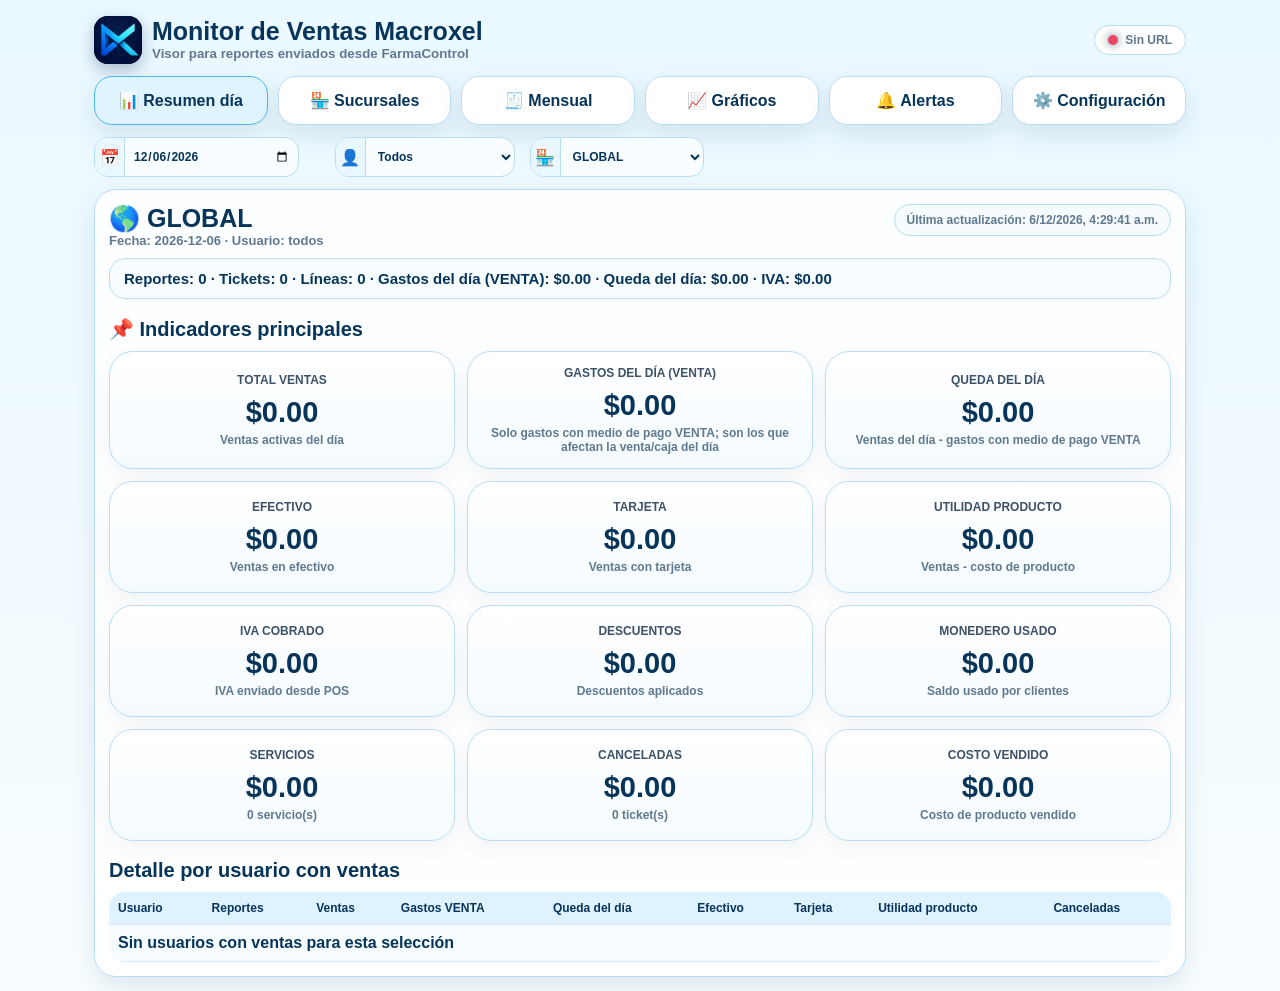
==== index.html @ d2258a33 "Update index.html" ====
<!doctype html>
<html lang="es">
<head>
<meta charset="utf-8">
<meta name="viewport" content="width=device-width,initial-scale=1,viewport-fit=cover">
<title>Macroxel — Monitor de Ventas</title>
<link rel="icon" type="image/png" href="[data-uri]">
<link rel="apple-touch-icon" href="[data-uri]">
<style>
:root{--bg:#eaf8ff;--card:#fff;--ink:#073459;--mut:#60798f;--edge:#b9ddf3;--blue:#1689f7;--green:#18c978;--red:#e84662;--amber:#f5aa16;--shadow:0 10px 24px rgba(29,82,118,.12)}
*{box-sizing:border-box}body{margin:0;background:linear-gradient(180deg,#eaf8ff,#f8fdff);font-family:Arial,Helvetica,sans-serif;color:var(--ink);font-weight:800}.app{max-width:1120px;margin:auto;padding:14px}.top{display:flex;align-items:center;justify-content:space-between;gap:10px;margin:2px 0 12px}.brand{display:flex;align-items:center;gap:10px}.logo{width:48px;height:48px;border-radius:14px;overflow:hidden;flex:0 0 auto;box-shadow:0 6px 16px rgba(4,31,78,.28);background:#071b48}.logo img{display:block;width:100%;height:100%;object-fit:cover}.brand h1{font-size:25px;line-height:1;margin:0}.brand small{color:var(--mut);font-weight:800}.status{display:inline-flex;align-items:center;gap:7px;border:1px solid var(--edge);background:#fff;border-radius:999px;padding:7px 13px;color:var(--mut);font-size:12px}.dot{width:10px;height:10px;border-radius:50%;background:var(--red);box-shadow:0 0 10px currentColor}.dot.ok{background:var(--green)}.dot.warn{background:var(--amber)}
.tabs{display:grid;grid-template-columns:repeat(6,1fr);gap:10px;margin:12px 0}.tab{border:1px solid var(--edge);background:#fff;border-radius:18px;padding:14px 10px;box-shadow:var(--shadow);cursor:pointer;color:var(--ink);font-weight:900}.tab.active{background:#dff4ff;border-color:#49b8f5}.box{background:#ffffffd9;border:1px solid var(--edge);border-radius:22px;box-shadow:var(--shadow);padding:14px}.hidden{display:none!important}.toolbar{display:grid;grid-template-columns:1fr 1fr 1.3fr auto;gap:10px;margin-bottom:12px}.field label{display:block;font-size:11px;color:var(--mut);margin:0 0 5px;text-transform:uppercase}input,select,button,textarea{font:inherit}input,select,textarea{width:100%;border:1px solid var(--edge);border-radius:14px;padding:10px 12px;background:#f8fdff;color:var(--ink);font-weight:900}textarea{min-height:112px;resize:vertical;line-height:1.4}.btn{border:0;border-radius:14px;padding:10px 14px;color:#fff;background:#17283a;cursor:pointer;font-weight:900}.btn.blue{background:linear-gradient(180deg,#31a4ff,#1376e9)}.btn.green{background:linear-gradient(180deg,#27ca75,#109a4f)}.head{display:flex;justify-content:space-between;align-items:flex-start;gap:10px;margin-bottom:10px}.head h2{font-size:25px;margin:0}.sub{color:var(--mut);font-size:13px}.updated{border:1px solid var(--edge);background:#f5fbff;border-radius:999px;padding:8px 12px;color:var(--mut);font-size:12px}.bar{border:1px solid var(--edge);background:#f7fcff;border-radius:16px;padding:11px 14px;margin:10px 0;font-size:15px}.section{font-size:20px;margin:18px 0 10px}.grid{display:grid;grid-template-columns:repeat(3,1fr);gap:12px}.card{background:linear-gradient(180deg,#fff,#f4fbff);border:1px solid var(--edge);border-radius:24px;padding:14px;min-height:112px;display:flex;flex-direction:column;justify-content:center;text-align:center;box-shadow:0 7px 18px rgba(29,82,118,.06)}.label{font-size:12px;color:#3d5267;text-transform:uppercase}.value{font-size:29px;margin:9px 0 4px}.hint{font-size:12px;color:var(--mut);font-weight:700}table{width:100%;border-collapse:collapse;background:#f7fcff;border-radius:16px;overflow:hidden}th{background:#dff2ff;text-align:left;font-size:12px}td,th{padding:9px;border-bottom:1px solid #d4ecfb;vertical-align:top}.storeList{display:grid;grid-template-columns:repeat(2,1fr);gap:10px}.storeCard{border:1px solid var(--edge);background:#f7fcff;border-radius:18px;padding:12px}.chartGrid{display:grid;grid-template-columns:repeat(2,1fr);gap:12px}.chartBox{border:1px solid var(--edge);background:#f7fcff;border-radius:20px;padding:13px}.chartBox.wide{grid-column:1/-1}.chartTitle{margin:0 0 10px;font-size:16px}.chartMeta{display:flex;gap:8px;flex-wrap:wrap;margin:0 0 10px}.chartPill{border:1px solid var(--edge);background:#fff;border-radius:999px;padding:6px 9px;font-size:11px;color:var(--mut)}.dailyChartScroll{overflow-x:auto;padding-bottom:4px}.dailyChart{display:block;min-width:720px;width:100%;height:auto}.barRow{display:grid;grid-template-columns:1fr 90px;gap:5px 9px;margin-bottom:8px;font-size:12px}.barName{grid-column:1/3;white-space:normal}.barTrack{height:16px;border-radius:999px;background:#dceffb;overflow:hidden}.barFill{height:100%;border-radius:999px;background:linear-gradient(90deg,#1689f7,#19c978);min-width:2px}.barVal{text-align:right}.headActions{display:flex;align-items:center;gap:8px;flex-wrap:wrap;justify-content:flex-end}.pdfMsg{margin-top:10px}.pdfMsg:empty{display:none}.notice{border:1px solid #f7c883;background:#fff8eb;color:#864b08;border-radius:14px;padding:10px 12px;font-size:12px}.configGrid{display:grid;grid-template-columns:1fr auto auto;gap:10px;align-items:end}.alertGrid{display:grid;grid-template-columns:minmax(220px,.75fr) minmax(320px,1.8fr);gap:12px;align-items:start}.alertActions{display:flex;gap:10px;flex-wrap:wrap;margin-top:10px}.alertActions .btn{min-width:160px}.alertPreview{margin-top:12px;border:1px solid var(--edge);background:#f7fcff;border-radius:16px;padding:12px;min-height:72px}.alertPreview.active{background:linear-gradient(180deg,#f4fff9,#effaf5);border-color:#a8dfc2}.alertPreviewTop{display:flex;align-items:center;justify-content:space-between;gap:10px;margin-bottom:8px}.alertState{display:inline-flex;align-items:center;gap:6px;border:1px solid #9eddbb;background:#e8fff2;color:#08733c;border-radius:999px;padding:5px 9px;font-size:10px;font-weight:900;letter-spacing:.4px}.alertText{font-size:16px;font-weight:900;line-height:1.4;color:#183247;white-space:pre-wrap;overflow-wrap:anywhere}.alertMeta{margin-top:8px;font-size:11px;color:var(--mut)}.charCounter{text-align:right;margin-top:5px;font-size:11px;color:var(--mut);font-weight:800}.fieldLabelRow{display:flex;align-items:center;justify-content:space-between;gap:8px;margin-bottom:5px}.fieldLabelRow label{margin:0!important}.iconBtn{width:34px;height:30px;display:inline-flex;align-items:center;justify-content:center;border:1px solid var(--edge);border-radius:10px;background:#fff;color:#9e1e32;cursor:pointer;padding:0;font-size:16px;line-height:1;box-shadow:0 3px 9px rgba(29,82,118,.08)}.iconBtn:hover{background:#fff1f3;border-color:#efb0b8}.iconBtn:active{transform:translateY(1px)}.notice.ok{border-color:#a8dfc2;background:#f0fff7;color:#08733c}.notice.error{border-color:#efb0b8;background:#fff3f5;color:#9e1e32}.empty{padding:18px;text-align:center;color:var(--mut);border:1px dashed var(--edge);border-radius:16px;background:#f7fcff}.mini{font-size:12px;color:var(--mut)}

.compactFilters{grid-template-columns:minmax(150px,.9fr) minmax(125px,.72fr) minmax(120px,.68fr);max-width:610px;align-items:end;justify-content:start}
.compactField{display:grid;grid-template-columns:30px minmax(0,1fr);align-items:center;border:1px solid var(--edge);border-radius:14px;background:#f8fdff;overflow:hidden;min-width:0}
.compactField label{display:flex;align-items:center;justify-content:center;margin:0!important;height:100%;min-height:38px;font-size:16px!important;background:#e9f7ff;border-right:1px solid var(--edge);cursor:default;user-select:none}
.compactField input,.compactField select{border:0;border-radius:0;background:transparent;padding:8px 8px;min-width:0;height:38px;font-size:12px;outline:none}
.compactField input:focus,.compactField select:focus{box-shadow:inset 0 0 0 2px rgba(22,137,247,.2)}
.storeField{max-width:175px}.userField{max-width:180px}.dateField{max-width:205px}
@media(max-width:720px){.iconBtn{width:32px;height:28px;font-size:15px}.app{padding:8px}.top{margin:0 0 8px}.brand h1{font-size:18px}.brand small{font-size:11px}.logo{width:38px;height:38px;border-radius:11px}.status{font-size:10px;padding:5px 8px}.tabs{display:flex;gap:7px;overflow-x:auto;margin:8px 0;padding-bottom:2px}.tab{min-width:112px;padding:10px 8px;border-radius:15px;font-size:12px}.box{border-radius:16px;padding:9px}.toolbar{grid-template-columns:minmax(0,1.18fr) minmax(0,.88fr) minmax(0,.88fr);gap:5px;margin-bottom:7px}.compactFilters{max-width:none;width:100%}.compactField{grid-template-columns:25px minmax(0,1fr);border-radius:11px}.compactField label{min-height:34px;font-size:14px!important}.compactField input,.compactField select{height:34px;padding:5px 4px;font-size:10px}.dateField,.userField,.storeField{max-width:none}.field label{font-size:9px}.head{display:block}.head h2{font-size:18px;letter-spacing:.5px}.sub{font-size:11px}.updated{display:inline-block;margin-top:6px;font-size:10px;padding:6px 9px}.bar{font-size:12px;line-height:1.25;padding:8px 9px;border-radius:13px;margin:7px 0}.section{font-size:16px;margin:12px 0 7px}.grid{grid-template-columns:repeat(2,minmax(0,1fr));gap:7px}.card{min-height:72px;border-radius:15px;padding:8px;text-align:left}.label{font-size:9px}.value{font-size:20px;margin:5px 0 2px}.hint{font-size:9px}.storeList,.chartGrid{grid-template-columns:1fr;gap:7px}.storeCard,.chartBox{border-radius:15px;padding:9px}.chartTitle{font-size:13px}.headActions{justify-content:flex-start;margin-top:7px}.headActions .btn{width:100%}.dailyChart{min-width:680px}.barRow{grid-template-columns:1fr 68px;font-size:10px}.barTrack{height:12px}.configGrid,.alertGrid{grid-template-columns:1fr}.configGrid .btn,.alertActions .btn{width:100%}.alertActions{display:grid;grid-template-columns:1fr;gap:7px}table,thead,tbody,tr,th,td{display:block;width:100%}thead{display:none}tbody tr{background:#f7fcff;border:1px solid var(--edge);border-radius:14px;margin:7px 0;padding:6px 8px}td{display:flex;justify-content:space-between;gap:10px;text-align:right;border-bottom:1px solid #d4ecfb;padding:7px 2px;font-size:11px}td:last-child{border-bottom:0}td:before{content:attr(data-label);font-weight:900;text-align:left;min-width:42%;color:#4e6173}td[colspan]{display:block;text-align:left}.notice{font-size:10px;padding:8px}}
.monthSummary{margin:0 0 12px}.balanceNote{margin:0 0 10px;font-size:12px;color:var(--mut);font-weight:700}.barFill.expense{background:linear-gradient(90deg,#f59b23,#e84662)}.barFill.balance{background:linear-gradient(90deg,#19c978,#1689f7)}
</style>
</head>
<body>
<!-- Macroxel Monitor móvil v5: Resumen día usa gastos VENTA; Mensual usa todos los gastos. -->
<!-- Logo Macroxel integrado en el propio HTML para publicación directa en GitHub Pages. -->
<div class="app">
  <header class="top">
    <div class="brand"><div class="logo"><img src="[data-uri]" alt="Logo Macroxel"></div><div><h1>Monitor de Ventas Macroxel</h1><small>Visor para reportes enviados desde FarmaControl</small></div></div>
    <div class="status"><span id="dot" class="dot"></span><span id="status">Sin URL</span></div>
  </header>

  <nav class="tabs">
    <button class="tab active" data-tab="resumen">📊 Resumen día</button>
    <button class="tab" data-tab="sucursales">🏪 Sucursales</button>
    <button class="tab" data-tab="mensual">🧾 Mensual</button>
    <button class="tab" data-tab="graficos">📈 Gráficos</button>
    <button class="tab" data-tab="alertas">🔔 Alertas</button>
    <button class="tab" data-tab="config">⚙️ Configuración</button>
  </nav>

  <div id="filterBar" class="toolbar compactFilters" aria-label="Filtros del monitor">
    <div class="field compactField dateField"><label for="fecha" title="Fecha" aria-label="Fecha">📅</label><input id="fecha" type="date" title="Fecha" aria-label="Fecha"></div>
    <div class="field compactField userField"><label for="usuario" title="Usuario" aria-label="Usuario">👤</label><select id="usuario" title="Usuario" aria-label="Usuario"></select></div>
    <div class="field compactField storeField"><label for="tienda" title="Tienda" aria-label="Tienda">🏪</label><select id="tienda" title="Tienda" aria-label="Tienda"></select></div>
  </div>

  <section id="tab-resumen" class="box">
    <div class="head"><div><h2 id="title">GLOBAL</h2><div id="subtitle" class="sub">—</div></div><div id="updated" class="updated">—</div></div>
    <div id="line" class="bar">Sin datos cargados.</div>
    <div class="section">📌 Indicadores principales</div>
    <div id="cards" class="grid"></div>
    <div class="section">Detalle por usuario con ventas</div>
    <table id="userTable"></table>
  </section>

  <section id="tab-sucursales" class="box hidden">
    <div class="head"><div><h2>🏪 Sucursales</h2><div class="sub">Tiendas detectadas en reportes diarios.</div></div><div id="storeCount" class="updated">0</div></div>
    <div id="stores" class="storeList"></div>
  </section>

  <section id="tab-mensual" class="box hidden">
    <div class="head"><div><h2>🧾 Mensual</h2><div class="sub">Venta global del mes menos todos los gastos registrados: VENTA, CORTES y EXTERNO.</div></div><div class="headActions"><div id="monthLabel" class="updated">—</div><button id="monthlyPdfBtn" class="btn blue" type="button">📤 Enviar reporte PDF</button></div></div>
    <div id="monthCards" class="grid monthSummary"></div>
    <table id="monthTable"></table>
    <div id="monthlyPdfMsg" class="notice pdfMsg"></div>
  </section>

  <section id="tab-graficos" class="box hidden">
    <div class="head"><div><h2>📈 Gráficos</h2><div class="sub">Día: solo gastos VENTA. Mes: todos los gastos sobre la venta global.</div></div><div id="graphLabel" class="updated">—</div></div>
    <div id="graphGrid" class="chartGrid"></div>
  </section>

  <section id="tab-alertas" class="box hidden">
    <div class="head"><div><h2>🔔 Centro de alertas</h2><div class="sub">Comunicación directa por sucursal. Solo se conserva la alerta vigente.</div></div><div class="updated">1 alerta por sucursal</div></div>
    <div class="alertGrid">
      <div class="field"><label>Destino</label><select id="alertStore"><option value="">Sin sucursales detectadas</option></select></div>
      <div class="field"><div class="fieldLabelRow"><label>Mensaje</label><button id="clearAlertBtn" class="iconBtn" type="button" title="Limpiar mensaje" aria-label="Limpiar mensaje">🗑️</button></div><textarea id="alertMessage" maxlength="280" placeholder="Escribe una instrucción breve y clara.">Pedido Rappi pendiente. Favor de atenderlo.</textarea><div id="alertCount" class="charCounter">0 / 280</div></div>
    </div>
    <div class="alertActions">
      <button id="sendAlertBtn" class="btn blue" type="button">Publicar alerta</button>
      <button id="deleteAlertBtn" class="btn" type="button">Retirar alerta</button>
    </div>
    <div id="alertMsg" class="notice">Selecciona el destino y publica el aviso.</div>
    <div id="alertPreview" class="alertPreview"><span class="mini">Sin alerta activa.</span></div>
  </section>

  <section id="tab-config" class="box hidden">
    <div class="head"><div><h2>⚙️ Configuración</h2><div class="sub">Conecta este visor con la base Firebase del cliente.</div></div><div class="updated">Monitor</div></div>
    <div class="configGrid">
      <div class="field"><label>URL Firebase Realtime Database</label><input id="dburl" type="url" placeholder="https://tu-proyecto.firebaseio.com"></div>
      <button id="saveUrlBtn" class="btn green" type="button">Guardar y validar</button>
      <button id="reloadUrlBtn" class="btn" type="button">Recargar</button>
    </div>
    <div id="urlMsg" class="notice">Pega la URL del cliente y presiona Guardar y validar.</div>
  </section>
</div>

<script>
(function(){
'use strict';
const $=id=>document.getElementById(id);
const URL_KEY='MACROXEL_MONITOR_FIREBASE_URL';
const ALERTS_ROOT='/alertas';
const DATA={raw:{},rows:[],currentTab:'resumen'};
const money=v=>Number(v||0).toLocaleString('es-MX',{style:'currency',currency:'MXN'});
const n=v=>Number(v||0).toLocaleString('es-MX');
const norm=s=>String(s??'').trim();
const isObj=x=>x&&typeof x==='object'&&!Array.isArray(x);
function num(v){if(v==null||v==='')return 0;if(typeof v==='number')return v;return Number(String(v).replace(/[^0-9.-]/g,''))||0}
function isoDate(v){if(!v)return'';v=String(v);let m=v.match(/(20\d{2})[-\/](\d{1,2})[-\/](\d{1,2})/);if(m)return `${m[1]}-${m[2].padStart(2,'0')}-${m[3].padStart(2,'0')}`;m=v.match(/(\d{1,2})[-\/](\d{1,2})[-\/](20\d{2})/);if(m)return `${m[3]}-${m[2].padStart(2,'0')}-${m[1].padStart(2,'0')}`;return''}
function ym(d){return String(d||'').slice(0,7)}
function localISODate(d=new Date()){const y=d.getFullYear(),m=String(d.getMonth()+1).padStart(2,'0'),day=String(d.getDate()).padStart(2,'0');return `${y}-${m}-${day}`}
function localDateTime(d=new Date()){return d.toLocaleString('es-MX',{year:'numeric',month:'2-digit',day:'2-digit',hour:'2-digit',minute:'2-digit',second:'2-digit'})}
function key(s){return norm(s).toUpperCase().normalize('NFD').replace(/[\u0300-\u036f]/g,'').replace(/[^A-Z0-9]+/g,'_').replace(/^_+|_+$/g,'')||'SIN_TIENDA'}
function base(){return $('dburl').value.trim().replace(/\/+$/,'')}
function setStatus(txt,cls){$('status').textContent=txt;$('dot').className='dot '+(cls||'')}
function validUrl(url){return /^https:\/\/.+(firebaseio\.com|firebasedatabase\.app)$/.test(url)}
async function firebaseRequest(path,options={}){let url=base();if(!url)throw new Error('Falta URL Firebase');let suffix=options.method&&options.method!=='GET'?'':('?ts='+Date.now());let r=await fetch(url+path+'.json'+suffix,options);if(!r.ok)throw new Error('Firebase '+r.status+' '+r.statusText);if(r.status===204)return null;let txt=await r.text();return txt?JSON.parse(txt):null}
async function get(path){return await firebaseRequest(path,{method:'GET'})||{}}
async function put(path,value){return await firebaseRequest(path,{method:'PUT',headers:{'Content-Type':'application/json'},body:JSON.stringify(value)})}
async function remove(path){return await firebaseRequest(path,{method:'DELETE'})}
function pick(o,keys){for(const k of keys){if(o&&Object.prototype.hasOwnProperty.call(o,k)&&o[k]!=null&&o[k]!=='')return o[k]}return 0}
function metric(src,keys){let a=num(pick(src,keys));if(a)return a;return 0}
const KEYS={
 ventas:['totalVentas','ventasActivas','ventasNetas','ventasDia','ventaTotal','totalVenta','ventas','farmaciaProductosMontoUI','farmaciaMontoUI'],
 efectivo:['efectivo','efectivoMonto','efectivoTotal','efectivoVentas','cash'],
 tarjeta:['tarjeta','tarjetaMonto','tarjetaTotal','tarjetaVentas','tpv','card'],
 gastosCaja:['gastosCajaDia','gastosDia','gastosDelDia','gastosMonto','gastosDiaMontoUI'],
 gastosTotales:['gastosRegistradosDia','gastosTotalesDia','gastosGlobalesDia','gastosTotalDia'],
 gastosInformativos:['gastosInformativosDia','gastosOtrosDia'],
 gastosCortes:['gastosCortesDia'],
 gastosExternos:['gastosExternosDia'],
 ganancia:['gananciaProducto','gananciaProductoUI','ganancia','utilidad','utilidadNeta'],
 costo:['costoProductoVendido','costoProductoVendidoUI','costoTotal','costoVendido','costo'],
 iva:['totalIVA','ivaCobrado','ivaDia','ivaAcumulado','ivaTotal','ivaMensual','iva'],
 descuentos:['descuentosDia','descuentosTotal','totalDescuentos','descuentoMonto','descuento','descuentos'],
 monedero:['monederoUsado','monedero','saldoUsado','usoSaldo'],
 servicios:['serviciosRealizados','totalServiciosMonto','serviciosMonto','serviciosMontoUI','serviciosDiaMonto'],
 serviciosCantidad:['serviciosCantidad','totalServiciosCantidad','serviciosRealizadosCantidad'],
 lineas:['lineas','lineasTotal','items','piezas','pzs','productos'],
 tickets:['tickets','ticketsTotal','ventasTickets','ticketCount','ticketsActivos'],
 cancelTotal:['canceladasImporte','canceladasTotal','canceladoTotal','ventasCanceladasMonto','canceladasMonto'],
 cancelTickets:['canceladasTickets','ticketsCancelados','ventasCanceladasTickets']
};
function hasMetric(src,keys){return keys.some(k=>src&&Object.prototype.hasOwnProperty.call(src,k)&&src[k]!=null&&src[k]!=='')}
function metricDefined(src,keys){for(const k of keys){if(src&&Object.prototype.hasOwnProperty.call(src,k)&&src[k]!=null&&src[k]!=='')return num(src[k])}return 0}
function gastoDetalleLista(record){
 const t=isObj(record?.totales)?record.totales:{};
 const d=isObj(record?.detalle)?record.detalle:(isObj(t.detalle)?t.detalle:{});
 return Array.isArray(d.gastos)?d.gastos:[];
}
function desgloseGastosDetalle(record){
 let total=0,caja=0,informativos=0,cortes=0,externos=0;
 gastoDetalleLista(record).forEach(g=>{
  const monto=Math.max(0,num(g?.cantidad??g?.monto??g?.total??0));
  const medio=norm(g?.medioPago||g?.origen||g?.tipoPago||'VENTA').toUpperCase();
  total+=monto;
  if(medio==='VENTA'){caja+=monto;return}
  informativos+=monto;
  if(medio==='CORTES'||medio==='CORTE')cortes+=monto;else externos+=monto;
 });
 return {total,caja,informativos,cortes,externos};
}
function metrics(record){
 const t=isObj(record.totales)?record.totales:{};
 const r={...record,...t};
 let m={};
 ['ventas','efectivo','tarjeta','ganancia','costo','iva','descuentos','monedero','servicios','serviciosCantidad','lineas','tickets','cancelTotal','cancelTickets'].forEach(k=>m[k]=metric(r,KEYS[k]));
 if(!m.cancelTotal&&isObj(r.canceladas))m.cancelTotal=num(r.canceladas.total||r.canceladas.monto||r.canceladas.importe);
 if(!m.cancelTickets&&isObj(r.canceladas))m.cancelTickets=num(r.canceladas.tickets||r.canceladas.ticket);
 if(!m.ganancia&&m.ventas&&m.costo)m.ganancia=m.ventas-m.costo;
 const detalle=desgloseGastosDetalle(record);
 const tieneTotal=hasMetric(r,KEYS.gastosTotales);
 const tieneCaja=hasMetric(r,KEYS.gastosCaja);
 const tieneInfo=hasMetric(r,KEYS.gastosInformativos);
 const tieneCortes=hasMetric(r,KEYS.gastosCortes);
 const tieneExternos=hasMetric(r,KEYS.gastosExternos);
 m.gastos=tieneTotal?metricDefined(r,KEYS.gastosTotales):(detalle.total>0?detalle.total:metricDefined(r,KEYS.gastosCaja));
 m.gastosCaja=tieneCaja?metricDefined(r,KEYS.gastosCaja):detalle.caja;
 m.gastosInformativos=tieneInfo?metricDefined(r,KEYS.gastosInformativos):Math.max(0,detalle.informativos||(m.gastos-m.gastosCaja));
 m.gastosCortes=tieneCortes?metricDefined(r,KEYS.gastosCortes):detalle.cortes;
 m.gastosExternos=tieneExternos?metricDefined(r,KEYS.gastosExternos):detalle.externos;
 m.efectivoNeto=m.efectivo-m.gastosCaja;
 m.saldoGastos=m.ventas-m.gastos;
 return m;
}
function looksReport(o){
 if(!isObj(o))return false;
 if(isObj(o.totales)||isObj(o.resumen)||isObj(o.detalle))return true;
 return Object.values(KEYS).flat().some(k=>Object.prototype.hasOwnProperty.call(o,k));
}
function storeFrom(record,path){
 let f=record.farmacia||{};
 let name=norm(record.tiendaActiva||record.nombreTienda||record.storeName||record.sucursal||record.nombreSucursal||f.nombre||f.sucursal||'');
 if(name)return name;
 let dateIndex=path.findIndex(x=>isoDate(x));
 if(dateIndex>0)return path[dateIndex-1];
 return 'SIN TIENDA';
}
function userFrom(record,path){
 let u=norm(record.userActive||record.userForFiltro||record.usuarioActivo||record.usuario||record.user||'');
 if(u)return u;
 let dateIndex=path.findIndex(x=>isoDate(x));
 if(dateIndex>=0&&path[dateIndex+1])return path[dateIndex+1];
 return 'SIN USUARIO';
}
function dateFrom(record,path){
 let d=isoDate(record.fechaISO||record.dateISO||record.fecha||record.date||record.dia||record.updatedAt||record.createdAt);
 if(d)return d;
 for(const p of path){d=isoDate(p);if(d)return d;}
 return '';
}
function flatten(root){
 const rows=[];
 function walk(node,path){
  if(!isObj(node))return;
  if(looksReport(node)){
   let date=dateFrom(node,path), user=userFrom(node,path), storeName=storeFrom(node,path), storeId=key(storeName), m=metrics(node);
   rows.push({date,user,storeName,storeId,updatedAt:node.updatedAt||node.updatedAtLocal||node.createdAt||'',usuariosActivos:node.usuariosActivos||[],raw:node,...m});
   return;
  }
  Object.entries(node).forEach(([k,v])=>walk(v,path.concat(k)));
 }
 walk(root,[]);
 return rows.filter(r=>r.date).sort((a,b)=>(a.date.localeCompare(b.date)||a.storeName.localeCompare(b.storeName)||a.user.localeCompare(b.user)));
}
function sum(rows){let s={reports:rows.length,ventas:0,efectivo:0,tarjeta:0,gastos:0,gastosCaja:0,gastosInformativos:0,gastosCortes:0,gastosExternos:0,ganancia:0,costo:0,iva:0,descuentos:0,monedero:0,servicios:0,serviciosCantidad:0,lineas:0,tickets:0,cancelTotal:0,cancelTickets:0};rows.forEach(r=>{Object.keys(s).forEach(k=>{if(k!=='reports')s[k]+=num(r[k])})});s.efectivoNeto=s.efectivo-s.gastosCaja;s.saldoDia=s.ventas-s.gastosCaja;s.saldoGastos=s.ventas-s.gastos;return s}
function currentRows(){let f=$('fecha').value,u=$('usuario').value,t=$('tienda').value;return DATA.rows.filter(r=>(!f||r.date===f)&&(u==='__ALL__'||r.user===u)&&(t==='GLOBAL'||r.storeId===t))}
function fillFilters(){
 let dates=[...new Set(DATA.rows.map(r=>r.date))].sort();if(!$('fecha').value&&dates.length)$('fecha').value=dates[dates.length-1];
 let f=$('fecha').value,dayRows=DATA.rows.filter(r=>!f||r.date===f);
 let stores=storesMap(dayRows),curT=$('tienda').value||'GLOBAL';$('tienda').innerHTML='<option value="GLOBAL">GLOBAL</option>'+Object.values(stores).map(s=>`<option value="${esc(s.id)}">${esc(s.name)}</option>`).join('');$('tienda').value=stores[curT]?curT:'GLOBAL';
 let selectedT=$('tienda').value,userRows=dayRows.filter(r=>selectedT==='GLOBAL'||r.storeId===selectedT),userSales={};userRows.forEach(r=>userSales[r.user]=(userSales[r.user]||0)+num(r.ventas));let users=Object.keys(userSales).filter(u=>userSales[u]>0).sort();let curU=$('usuario').value||'__ALL__';$('usuario').innerHTML='<option value="__ALL__">Todos</option>'+users.map(u=>`<option value="${esc(u)}">${esc(u)}</option>`).join('');$('usuario').value=users.includes(curU)?curU:'__ALL__';
}
function storesMap(rows=DATA.rows){let m={};rows.forEach(r=>{m[r.storeId]=m[r.storeId]||{id:r.storeId,name:r.storeName,reports:0,users:new Set(),ventas:0,latest:''};m[r.storeId].reports++;if(num(r.ventas)>0)m[r.storeId].users.add(r.user);m[r.storeId].ventas+=r.ventas;m[r.storeId].latest=String(r.updatedAt||r.date)>m[r.storeId].latest?String(r.updatedAt||r.date):m[r.storeId].latest});return m}
function fillAlertStores(){let stores=Object.values(storesMap(DATA.rows)).sort((a,b)=>a.name.localeCompare(b.name));let cur=$('alertStore').value;$('alertStore').innerHTML=stores.length?stores.map(s=>`<option value="${esc(s.id)}">${esc(s.name)}</option>`).join(''):'<option value="">Sin sucursales detectadas</option>';$('alertStore').value=stores.some(s=>s.id===cur)?cur:(stores[0]?.id||'')}
function alertPath(){let id=$('alertStore').value;return id?ALERTS_ROOT+'/'+id:''}
function setAlertMsg(text,type=''){$('alertMsg').textContent=text;$('alertMsg').className='notice'+(type?' '+type:'')}
function updateAlertCount(){let el=$('alertMessage'),count=el.value.length;$('alertCount').textContent=count+' / 280';$('alertCount').style.color=count>=260?'#9e1e32':''}
function clearAlertMessage(){let el=$('alertMessage');el.value='';updateAlertCount();el.focus();setAlertMsg('Campo de mensaje limpio.')}
function alertDate(a){let value=a?.timestamp??a?.updatedAt??a?.fechaHoraLocal??a?.fechaISO;if(value==null||value==='')return'—';if(typeof value==='number'||/^\d{10,}$/.test(String(value))){let d=new Date(Number(value));if(!Number.isNaN(d.getTime()))return d.toLocaleString('es-MX')}let d=new Date(value);return Number.isNaN(d.getTime())?String(value):d.toLocaleString('es-MX')}
async function loadAlert(){let path=alertPath(),preview=$('alertPreview');preview.classList.remove('active');if(!path){preview.innerHTML='<span class="mini">No hay una sucursal disponible.</span>';return}try{let a=await get(path),sucursal=$('alertStore').selectedOptions[0]?.textContent||'—';if(a&&a.mensaje&&a.activo!==false){preview.classList.add('active');preview.innerHTML=`<div class="alertPreviewTop"><b>Alerta vigente</b><span class="alertState">● ACTIVA</span></div><div class="alertText">${esc(a.mensaje)}</div><div class="alertMeta">${esc(sucursal)} · ${esc(alertDate(a))}</div>`}else{preview.innerHTML='<span class="mini">Sin alerta activa para esta sucursal.</span>'}}catch(e){preview.innerHTML='<span class="mini">No se pudo consultar la alerta: '+esc(e.message||e)+'</span>'}}
async function sendAlert(){let path=alertPath(),mensaje=$('alertMessage').value.trim();if(!path){setAlertMsg('Selecciona una sucursal.','error');return}if(!mensaje){setAlertMsg('Escribe un mensaje antes de publicarlo.','error');return}if(mensaje.length>280){setAlertMsg('El mensaje no puede exceder 280 caracteres.','error');return}let payload={activo:true,mensaje,timestamp:Date.now()};try{setAlertMsg('Publicando alerta…');await put(path,payload);setAlertMsg('✅ Alerta publicada correctamente.','ok');await loadAlert()}catch(e){console.error(e);setAlertMsg('No se pudo publicar la alerta: '+(e.message||e),'error')}}
async function deleteAlert(){let path=alertPath();if(!path){setAlertMsg('Selecciona una sucursal.','error');return}let sucursal=$('alertStore').selectedOptions[0]?.textContent||'esta sucursal';if(!confirm('¿Retirar la alerta activa de '+sucursal+'?'))return;try{setAlertMsg('Retirando alerta…');await remove(path);setAlertMsg('✅ Alerta retirada correctamente.','ok');await loadAlert()}catch(e){console.error(e);setAlertMsg('No se pudo retirar la alerta: '+(e.message||e),'error')}}
function esc(s){return String(s??'').replace(/[&<>"']/g,c=>({'&':'&amp;','<':'&lt;','>':'&gt;','"':'&quot;',"'":'&#39;'}[c]))}
function card(label,value,hint){return `<div class="card"><div class="label">${label}</div><div class="value">${value}</div><div class="hint">${hint||''}</div></div>`}
function renderResumen(){let rows=currentRows(),s=sum(rows),t=$('tienda').value,store=t==='GLOBAL'?'GLOBAL':(rows[0]?.storeName||$('tienda').selectedOptions[0]?.textContent||'TIENDA');$('title').textContent=(t==='GLOBAL'?'🌎 ':'🏪 ')+store;$('subtitle').textContent=`Fecha: ${$('fecha').value||'—'} · Usuario: ${$('usuario').value==='__ALL__'?'todos':$('usuario').value}`;$('updated').textContent='Última actualización: '+(rows.map(r=>r.updatedAt).filter(Boolean).sort().pop()||new Date().toLocaleString('es-MX'));$('line').textContent=`Reportes: ${n(s.reports)} · Tickets: ${n(s.tickets)} · Líneas: ${n(s.lineas)} · Gastos del día (VENTA): ${money(s.gastosCaja)} · Queda del día: ${money(s.saldoDia)} · IVA: ${money(s.iva)}`;$('cards').innerHTML=[card('Total ventas',money(s.ventas),'Ventas activas del día'),card('Gastos del día (VENTA)',money(s.gastosCaja),'Solo gastos con medio de pago VENTA; son los que afectan la venta/caja del día'),card('Queda del día',money(s.saldoDia),'Ventas del día - gastos con medio de pago VENTA'),card('Efectivo',money(s.efectivo),'Ventas en efectivo'),card('Tarjeta',money(s.tarjeta),'Ventas con tarjeta'),card('Utilidad producto',money(s.ganancia),'Ventas - costo de producto'),card('IVA cobrado',money(s.iva),'IVA enviado desde POS'),card('Descuentos',money(s.descuentos),'Descuentos aplicados'),card('Monedero usado',money(s.monedero),'Saldo usado por clientes'),card('Servicios',money(s.servicios),`${n(s.serviciosCantidad)} servicio(s)`),card('Canceladas',money(s.cancelTotal),`${n(s.cancelTickets)} ticket(s)`),card('Costo vendido',money(s.costo),'Costo de producto vendido')].join('');renderUserTable(rows)}
function renderUserTable(rows){let by={};rows.forEach(r=>{by[r.user]=by[r.user]||[];by[r.user].push(r)});let data=Object.entries(by).map(([u,rs])=>({u,s:sum(rs)})).filter(x=>x.s.ventas>0).sort((a,b)=>b.s.ventas-a.s.ventas);let cols=[['Usuario',x=>x.u],['Reportes',x=>n(x.s.reports)],['Ventas',x=>money(x.s.ventas)],['Gastos VENTA',x=>money(x.s.gastosCaja)],['Queda del día',x=>money(x.s.saldoDia)],['Efectivo',x=>money(x.s.efectivo)],['Tarjeta',x=>money(x.s.tarjeta)],['Utilidad producto',x=>money(x.s.ganancia)],['Canceladas',x=>`${n(x.s.cancelTickets)} / ${money(x.s.cancelTotal)}`]];$('userTable').innerHTML=table(cols,data,'Sin usuarios con ventas para esta selección')}
function table(cols,rows,empty){return `<thead><tr>${cols.map(c=>`<th>${c[0]}</th>`).join('')}</tr></thead><tbody>${rows.length?rows.map(r=>`<tr>${cols.map(c=>`<td>${c[1](r)}</td>`).join('')}</tr>`).join(''):`<tr><td colspan="${cols.length}">${empty}</td></tr>`}</tbody>`}
function renderSucursales(){let f=$('fecha').value, stores=storesMap(DATA.rows.filter(r=>!f||r.date===f));let arr=Object.values(stores).sort((a,b)=>b.ventas-a.ventas);$('storeCount').textContent=n(arr.length)+' tienda(s)';$('stores').innerHTML=arr.length?arr.map(s=>{let sr=DATA.rows.filter(r=>(!f||r.date===f)&&r.storeId===s.id),ss=sum(sr);return `<div class="storeCard"><b>🏪 ${esc(s.name)}</b><div class="mini">${s.id}</div><div class="bar">Ventas: ${money(ss.ventas)} · Gastos VENTA del día: ${money(ss.gastosCaja)} · Queda del día: ${money(ss.saldoDia)} · Utilidad producto: ${money(ss.ganancia)}</div><div class="mini">Usuarios con ventas: ${[...s.users].join(', ')||'—'} · Reportes: ${s.reports}</div></div>`}).join(''):'<div class="empty">Sin sucursales para la fecha seleccionada.</div>'}
function monthlyData(month=ym($('fecha').value)||ym(DATA.rows.at(-1)?.date)){
 let monthRows=DATA.rows.filter(r=>ym(r.date)===month),stores=storesMap(monthRows);
 let rows=Object.values(stores).sort((a,b)=>a.name.localeCompare(b.name)).map(s=>{let ss=sum(monthRows.filter(r=>r.storeId===s.id));return {name:s.name,reports:ss.reports,ventas:ss.ventas,efectivo:ss.efectivo,tarjeta:ss.tarjeta,gastos:ss.gastos,saldoGastos:ss.saldoGastos,ganancia:ss.ganancia,iva:ss.iva,cancel:ss.cancelTotal}});
 return {month,rows,totals:sum(monthRows)}
}
function renderMensual(){let data=monthlyData(),t=data.totals;$('monthLabel').textContent=data.month||'—';$('monthCards').innerHTML=[card('Venta global del mes',money(t.ventas),'Total vendido en el mes'),card('Gastos totales del mes',money(t.gastos),`VENTA: ${money(t.gastosCaja)} · CORTES: ${money(t.gastosCortes)} · EXTERNO/otros: ${money(t.gastosExternos)}`),card('Queda global después de gastos',money(t.saldoGastos),'Venta global del mes - todos los gastos registrados')].join('');let cols=[['Sucursal',x=>esc(x.name)],['Reportes',x=>n(x.reports)],['Ventas',x=>money(x.ventas)],['Gastos totales',x=>money(x.gastos)],['Queda global',x=>money(x.saldoGastos)],['Efectivo',x=>money(x.efectivo)],['Tarjeta',x=>money(x.tarjeta)],['Utilidad producto',x=>money(x.ganancia)],['Canceladas',x=>money(x.cancel)]];$('monthTable').innerHTML=table(cols,data.rows,'Sin datos del mes.')}
function loadScript(src){return new Promise((resolve,reject)=>{let old=document.querySelector(`script[data-pdf-src="${src}"]`);if(old?.dataset.failed==='1'){old.remove();old=null}if(old){if(old.dataset.loaded==='1')return resolve();old.addEventListener('load',resolve,{once:true});old.addEventListener('error',reject,{once:true});return}let script=document.createElement('script');script.src=src;script.async=true;script.dataset.pdfSrc=src;script.onload=()=>{script.dataset.loaded='1';resolve()};script.onerror=()=>{script.dataset.failed='1';reject(new Error('No se pudo cargar el generador PDF'))};document.head.appendChild(script)})}
async function ensurePDFLib(){if(!window.jspdf?.jsPDF)await loadScript('https://cdnjs.cloudflare.com/ajax/libs/jspdf/2.5.1/jspdf.umd.min.js');if(!window.jspdf?.jsPDF?.API?.autoTable)await loadScript('https://cdnjs.cloudflare.com/ajax/libs/jspdf-autotable/3.8.2/jspdf.plugin.autotable.min.js');if(!window.jspdf?.jsPDF||!window.jspdf.jsPDF.API?.autoTable)throw new Error('El generador PDF no está disponible')}
function monthName(month){if(!month)return 'Sin mes';let [y,m]=month.split('-').map(Number);return new Date(y,m-1,1).toLocaleDateString('es-MX',{month:'long',year:'numeric'})}
async function sendMonthlyPDF(){let msg=$('monthlyPdfMsg'),btn=$('monthlyPdfBtn'),data=monthlyData();if(!data.rows.length){msg.textContent='No hay datos del mes seleccionado para generar el PDF.';return}try{btn.disabled=true;msg.textContent='Generando reporte PDF…';await ensurePDFLib();const {jsPDF}=window.jspdf,doc=new jsPDF({orientation:'landscape',unit:'mm',format:'a4'}),title='Reporte mensual de ventas',period=monthName(data.month),logo=document.querySelector('.logo img')?.src;try{if(logo?.startsWith('data:image'))doc.addImage(logo,'PNG',14,9,18,18)}catch(e){console.warn('Logo PDF omitido',e)}doc.setFont('helvetica','bold');doc.setFontSize(18);doc.text(title,38,16);doc.setFontSize(11);doc.setFont('helvetica','normal');doc.text(`Periodo: ${period}`,38,22);doc.text(`Generado: ${localDateTime()}`,38,27);doc.setFont('helvetica','bold');doc.text(`Ventas: ${money(data.totals.ventas)}   Gastos totales: ${money(data.totals.gastos)}   Queda global: ${money(data.totals.saldoGastos)}   Utilidad producto: ${money(data.totals.ganancia)}`,14,36);doc.autoTable({startY:42,head:[['Sucursal','Reportes','Ventas','Gastos totales','Queda global','Efectivo','Tarjeta','Utilidad producto','Canceladas']],body:data.rows.map(r=>[r.name,n(r.reports),money(r.ventas),money(r.gastos),money(r.saldoGastos),money(r.efectivo),money(r.tarjeta),money(r.ganancia),money(r.cancel)]),styles:{fontSize:8,cellPadding:2.2,overflow:'linebreak'},headStyles:{fillColor:[22,137,247],textColor:255},alternateRowStyles:{fillColor:[241,249,255]},columnStyles:{0:{cellWidth:48}},margin:{left:14,right:14},didDrawPage:()=>{let pages=doc.internal.getNumberOfPages();doc.setFontSize(8);doc.setTextColor(96,121,143);doc.text('Macroxel — Monitor de Ventas',14,202);doc.text(`Página ${pages}`,280,202,{align:'right'})}});let blob=doc.output('blob'),filename=`Reporte_Mensual_Ventas_${data.month}.pdf`,file=new File([blob],filename,{type:'application/pdf'});if(navigator.share&&navigator.canShare?.({files:[file]})){await navigator.share({title, text:`Reporte mensual de ventas — ${period}`,files:[file]});msg.textContent='✅ Reporte PDF enviado o compartido.'}else{let a=document.createElement('a');a.href=URL.createObjectURL(blob);a.download=filename;document.body.appendChild(a);a.click();a.remove();setTimeout(()=>URL.revokeObjectURL(a.href),1500);msg.textContent='✅ PDF descargado. Ya puedes enviarlo desde tu dispositivo.'}}catch(e){if(e?.name==='AbortError'){msg.textContent='Envío cancelado.'}else{console.error(e);msg.textContent='No se pudo generar el PDF: '+(e.message||e)}}finally{btn.disabled=false}}
function barChart(title,items,key,format,tone=''){let vals=items.map(x=>num(x[key])),max=Math.max(...vals.map(v=>Math.abs(v)),0);let rows=items.filter(x=>num(x[key])!==0).map(x=>{let v=num(x[key]);return `<div class="barRow"><div class="barName">${esc(x.name)}</div><div class="barTrack"><div class="barFill ${tone}" style="width:${max?Math.max(3,Math.abs(v)/max*100):0}%"></div></div><div class="barVal">${format(v)}</div></div>`}).join('')||'<div class="empty">Sin datos para graficar.</div>';return `<div class="chartBox"><div class="chartTitle">${title}</div>${rows}</div>`}
function expenseBreakdownChart(totals,month){let items=[{name:'VENTA / caja',valor:totals.gastosCaja},{name:'CORTES',valor:totals.gastosCortes},{name:'EXTERNO / otros',valor:totals.gastosExternos}],max=Math.max(...items.map(x=>Math.abs(num(x.valor))),1),rows=items.map(x=>`<div class="barRow"><div class="barName">${esc(x.name)}</div><div class="barTrack"><div class="barFill expense" style="width:${Math.max(3,Math.abs(num(x.valor))/max*100)}%"></div></div><div class="barVal">${money(x.valor)}</div></div>`).join('');return `<div class="chartBox wide"><div class="chartTitle">Gastos del mes por medio de pago</div><div class="balanceNote">${esc(monthName(month))} · Total: ${money(totals.gastos)}. Todos estos gastos se consideran en "Queda después de gastos".</div>${rows}</div>`}
function balanceComparisonChart(totals,month){let items=[{name:'Venta global del mes',valor:totals.ventas,tone:''},{name:'Gastos totales del mes',valor:totals.gastos,tone:'expense'},{name:'Queda global después de gastos',valor:totals.saldoGastos,tone:'balance'}],max=Math.max(...items.map(x=>Math.abs(num(x.valor))),1),rows=items.map(x=>`<div class="barRow"><div class="barName">${esc(x.name)}</div><div class="barTrack"><div class="barFill ${x.tone}" style="width:${Math.max(3,Math.abs(num(x.valor))/max*100)}%"></div></div><div class="barVal">${money(x.valor)}</div></div>`).join('');return `<div class="chartBox wide"><div class="chartTitle">Comparativa mensual — venta global, gastos totales y saldo</div><div class="balanceNote">${esc(monthName(month))} · Aquí sí se descuentan todos los gastos registrados: VENTA, CORTES y EXTERNO.</div>${rows}</div>`}
function compactMoney(v){let a=Math.abs(num(v));if(a>=1000000)return '$'+(num(v)/1000000).toFixed(1)+'M';if(a>=1000)return '$'+(num(v)/1000).toFixed(1)+'k';return '$'+Math.round(num(v)).toLocaleString('es-MX')}
function dailySalesData(month){let u=$('usuario').value,t=$('tienda').value,rows=DATA.rows.filter(r=>ym(r.date)===month&&(u==='__ALL__'||r.user===u)&&(t==='GLOBAL'||r.storeId===t)),by={};rows.forEach(r=>{by[r.date]=by[r.date]||[];by[r.date].push(r)});return Object.keys(by).sort().map(date=>({date,name:String(Number(date.slice(8))),ventas:sum(by[date]).ventas}))}
function dailySalesChart(items,month){if(!items.length)return '<div class="chartBox wide"><div class="chartTitle">Ventas diarias y promedio</div><div class="empty">Sin ventas registradas en el mes seleccionado.</div></div>';let values=items.map(x=>num(x.ventas)),avg=values.reduce((a,b)=>a+b,0)/values.length,max=Math.max(...values,avg,1),w=Math.max(720,items.length*48+86),h=300,left=64,right=20,top=30,bottom=52,plotW=w-left-right,plotH=h-top-bottom,step=plotW/items.length,barW=Math.max(12,Math.min(28,step*.58)),y=v=>top+plotH-(v/max*plotH),grid=[0,.25,.5,.75,1].map(p=>{let val=max*p,yy=y(val);return `<line x1="${left}" y1="${yy}" x2="${w-right}" y2="${yy}" stroke="#d4ecfb" stroke-width="1"/><text x="${left-8}" y="${yy+4}" text-anchor="end" font-size="10" fill="#60798f">${compactMoney(val)}</text>`}).join(''),bars=items.map((x,i)=>{let cx=left+step*i+step/2,bh=Math.max(2,num(x.ventas)/max*plotH),yy=top+plotH-bh;return `<g><rect x="${cx-barW/2}" y="${yy}" width="${barW}" height="${bh}" rx="5" fill="#1689f7"><title>${x.date}: ${money(x.ventas)}</title></rect><text x="${cx}" y="${h-30}" text-anchor="middle" font-size="10" fill="#60798f">${esc(x.name)}</text></g>`}).join(''),avgY=y(avg),best=items.reduce((a,b)=>b.ventas>a.ventas?b:a,items[0]);return `<div class="chartBox wide"><div class="chartTitle">Ventas diarias y venta promedio por día — ${esc(monthName(month))}</div><div class="chartMeta"><span class="chartPill">Promedio: ${money(avg)}</span><span class="chartPill">Días con registro: ${n(items.length)}</span><span class="chartPill">Mejor día: ${esc(best.date)} · ${money(best.ventas)}</span></div><div class="dailyChartScroll"><svg class="dailyChart" viewBox="0 0 ${w} ${h}" role="img" aria-label="Ventas diarias y promedio mensual">${grid}<line x1="${left}" y1="${top+plotH}" x2="${w-right}" y2="${top+plotH}" stroke="#8ebcd8" stroke-width="1.5"/>${bars}<line x1="${left}" y1="${avgY}" x2="${w-right}" y2="${avgY}" stroke="#e84662" stroke-width="3" stroke-dasharray="8 6"/><rect x="${w-right-150}" y="${Math.max(4,avgY-24)}" width="150" height="20" rx="10" fill="#fff" stroke="#e84662"/><text x="${w-right-75}" y="${Math.max(18,avgY-10)}" text-anchor="middle" font-size="10" font-weight="700" fill="#b72d47">Promedio ${esc(money(avg))}</text><text x="${left+plotW/2}" y="${h-7}" text-anchor="middle" font-size="11" fill="#60798f">Día del mes</text></svg></div></div>`}
function renderGraficos(){let f=$('fecha').value,month=ym(f)||ym(DATA.rows.at(-1)?.date),u=$('usuario').value,t=$('tienda').value,match=r=>(u==='__ALL__'||r.user===u)&&(t==='GLOBAL'||r.storeId===t),dayRows=DATA.rows.filter(r=>r.date===f&&match(r)),monthRows=DATA.rows.filter(r=>ym(r.date)===month&&match(r)),items=Object.values(storesMap(dayRows)).map(s=>{let ss=sum(dayRows.filter(r=>r.storeId===s.id));return {name:s.name,...ss}}).sort((a,b)=>b.ventas-a.ventas),mesItems=Object.values(storesMap(monthRows)).map(s=>{let ss=sum(monthRows.filter(r=>r.storeId===s.id));return {name:s.name,ventas:ss.ventas,gastos:ss.gastos,saldoGastos:ss.saldoGastos,ganancia:ss.ganancia}}).sort((a,b)=>b.ventas-a.ventas),daily=dailySalesData(month),monthTotals=sum(monthRows);$('graphLabel').textContent=month||f||'—';$('graphGrid').innerHTML=dailySalesChart(daily,month)+balanceComparisonChart(monthTotals,month)+expenseBreakdownChart(monthTotals,month)+barChart('Ventas del día por sucursal',items,'ventas',money)+barChart('Gastos VENTA del día por sucursal',items,'gastosCaja',money,'expense')+barChart('Queda del día después de gastos VENTA',items,'saldoDia',money,'balance')+barChart('Ventas del mes por sucursal',mesItems,'ventas',money)+barChart('Gastos totales del mes por sucursal',mesItems,'gastos',money,'expense')+barChart('Queda global después de gastos del mes',mesItems,'saldoGastos',money,'balance')}
function labelTables(){document.querySelectorAll('table').forEach(t=>{let hs=[...t.querySelectorAll('thead th')].map(th=>th.textContent);t.querySelectorAll('tbody tr').forEach(tr=>[...tr.children].forEach((td,i)=>td.setAttribute('data-label',hs[i]||'')))})}
function render(){fillFilters();fillAlertStores();renderResumen();renderSucursales();renderMensual();renderGraficos();labelTables()}
async function refresh(){let url=base();if(!url){setStatus('Sin URL','');$('urlMsg').textContent='Pega la URL del cliente y presiona Guardar y validar.';DATA.raw={};DATA.rows=[];render();return}if(!validUrl(url)){setStatus('URL inválida','');$('urlMsg').textContent='La URL debe ser de Firebase Realtime Database.';return}try{setStatus('Consultando','warn');DATA.raw=await get('/reportes_diarios');DATA.rows=flatten(DATA.raw);if(DATA.rows.length){setStatus('Conectado','ok');$('urlMsg').textContent='✅ Conexión activa. Ruta usada: /reportes_diarios';}else{setStatus('Sin reportes','warn');$('urlMsg').textContent='Conexión correcta, pero no hay reportes en /reportes_diarios.'}render()}catch(e){console.error(e);setStatus('Sin conexión','');$('urlMsg').textContent='No se pudo consultar Firebase: '+(e.message||e)}}
function saveUrl(){let url=base();if(!url){$('urlMsg').textContent='Escribe la URL de Firebase.';return}if(!validUrl(url)){$('urlMsg').textContent='La URL debe terminar en firebaseio.com o firebasedatabase.app';return}localStorage.setItem(URL_KEY,url);refresh()}
function setTab(tab){DATA.currentTab=tab;document.querySelectorAll('.tab').forEach(b=>b.classList.toggle('active',b.dataset.tab===tab));['resumen','sucursales','mensual','graficos','alertas','config'].forEach(t=>$('tab-'+t).classList.toggle('hidden',t!==tab));$('filterBar').classList.toggle('hidden',tab==='config'||tab==='alertas');if(tab==='alertas')loadAlert()}
function init(){let saved=localStorage.getItem(URL_KEY)||'';$('dburl').value=saved;$('fecha').value=localISODate();$('usuario').innerHTML='<option value="__ALL__">Todos</option>';$('tienda').innerHTML='<option value="GLOBAL">GLOBAL</option>';document.querySelectorAll('.tab').forEach(b=>b.addEventListener('click',()=>setTab(b.dataset.tab)));$('saveUrlBtn').addEventListener('click',saveUrl);$('reloadUrlBtn').addEventListener('click',refresh);$('sendAlertBtn').addEventListener('click',sendAlert);$('clearAlertBtn').addEventListener('click',clearAlertMessage);$('deleteAlertBtn').addEventListener('click',deleteAlert);$('monthlyPdfBtn').addEventListener('click',sendMonthlyPDF);$('alertStore').addEventListener('change',loadAlert);$('alertMessage').addEventListener('input',updateAlertCount);updateAlertCount();$('fecha').addEventListener('change',render);$('usuario').addEventListener('change',render);$('tienda').addEventListener('change',render);setTab('resumen');refresh()}
document.addEventListener('DOMContentLoaded',init);
})();
</script>
</body>
</html>
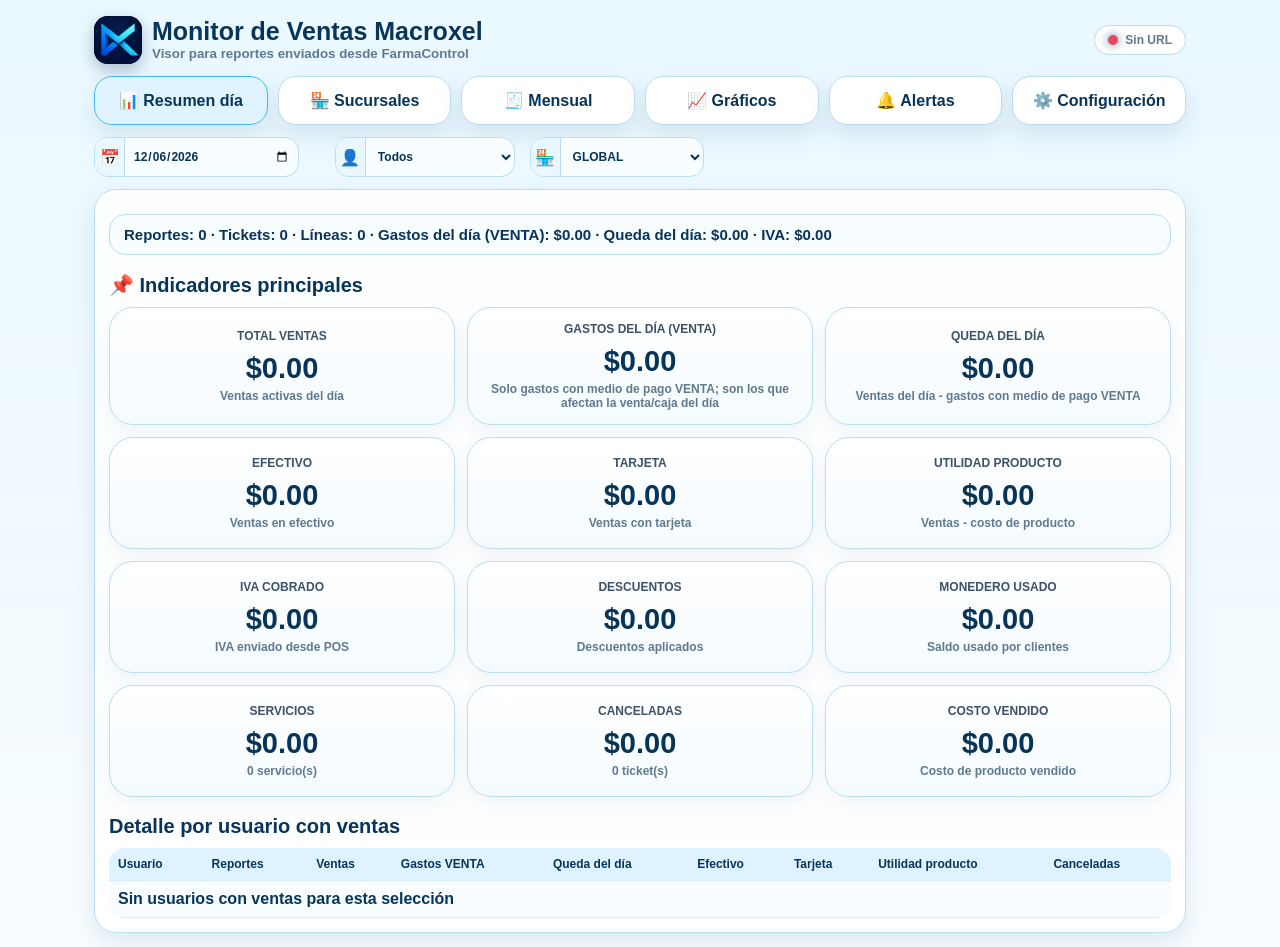
==== commit 6c8f6dee: "Update index.html" ====
--- a/index.html
+++ b/index.html
@@ -9,7 +9,7 @@
 <style>
 :root{--bg:#eaf8ff;--card:#fff;--ink:#073459;--mut:#60798f;--edge:#b9ddf3;--blue:#1689f7;--green:#18c978;--red:#e84662;--amber:#f5aa16;--shadow:0 10px 24px rgba(29,82,118,.12)}
 *{box-sizing:border-box}body{margin:0;background:linear-gradient(180deg,#eaf8ff,#f8fdff);font-family:Arial,Helvetica,sans-serif;color:var(--ink);font-weight:800}.app{max-width:1120px;margin:auto;padding:14px}.top{display:flex;align-items:center;justify-content:space-between;gap:10px;margin:2px 0 12px}.brand{display:flex;align-items:center;gap:10px}.logo{width:48px;height:48px;border-radius:14px;overflow:hidden;flex:0 0 auto;box-shadow:0 6px 16px rgba(4,31,78,.28);background:#071b48}.logo img{display:block;width:100%;height:100%;object-fit:cover}.brand h1{font-size:25px;line-height:1;margin:0}.brand small{color:var(--mut);font-weight:800}.status{display:inline-flex;align-items:center;gap:7px;border:1px solid var(--edge);background:#fff;border-radius:999px;padding:7px 13px;color:var(--mut);font-size:12px}.dot{width:10px;height:10px;border-radius:50%;background:var(--red);box-shadow:0 0 10px currentColor}.dot.ok{background:var(--green)}.dot.warn{background:var(--amber)}
-.tabs{display:grid;grid-template-columns:repeat(6,1fr);gap:10px;margin:12px 0}.tab{border:1px solid var(--edge);background:#fff;border-radius:18px;padding:14px 10px;box-shadow:var(--shadow);cursor:pointer;color:var(--ink);font-weight:900}.tab.active{background:#dff4ff;border-color:#49b8f5}.box{background:#ffffffd9;border:1px solid var(--edge);border-radius:22px;box-shadow:var(--shadow);padding:14px}.hidden{display:none!important}.toolbar{display:grid;grid-template-columns:1fr 1fr 1.3fr auto;gap:10px;margin-bottom:12px}.field label{display:block;font-size:11px;color:var(--mut);margin:0 0 5px;text-transform:uppercase}input,select,button,textarea{font:inherit}input,select,textarea{width:100%;border:1px solid var(--edge);border-radius:14px;padding:10px 12px;background:#f8fdff;color:var(--ink);font-weight:900}textarea{min-height:112px;resize:vertical;line-height:1.4}.btn{border:0;border-radius:14px;padding:10px 14px;color:#fff;background:#17283a;cursor:pointer;font-weight:900}.btn.blue{background:linear-gradient(180deg,#31a4ff,#1376e9)}.btn.green{background:linear-gradient(180deg,#27ca75,#109a4f)}.head{display:flex;justify-content:space-between;align-items:flex-start;gap:10px;margin-bottom:10px}.head h2{font-size:25px;margin:0}.sub{color:var(--mut);font-size:13px}.updated{border:1px solid var(--edge);background:#f5fbff;border-radius:999px;padding:8px 12px;color:var(--mut);font-size:12px}.bar{border:1px solid var(--edge);background:#f7fcff;border-radius:16px;padding:11px 14px;margin:10px 0;font-size:15px}.section{font-size:20px;margin:18px 0 10px}.grid{display:grid;grid-template-columns:repeat(3,1fr);gap:12px}.card{background:linear-gradient(180deg,#fff,#f4fbff);border:1px solid var(--edge);border-radius:24px;padding:14px;min-height:112px;display:flex;flex-direction:column;justify-content:center;text-align:center;box-shadow:0 7px 18px rgba(29,82,118,.06)}.label{font-size:12px;color:#3d5267;text-transform:uppercase}.value{font-size:29px;margin:9px 0 4px}.hint{font-size:12px;color:var(--mut);font-weight:700}table{width:100%;border-collapse:collapse;background:#f7fcff;border-radius:16px;overflow:hidden}th{background:#dff2ff;text-align:left;font-size:12px}td,th{padding:9px;border-bottom:1px solid #d4ecfb;vertical-align:top}.storeList{display:grid;grid-template-columns:repeat(2,1fr);gap:10px}.storeCard{border:1px solid var(--edge);background:#f7fcff;border-radius:18px;padding:12px}.chartGrid{display:grid;grid-template-columns:repeat(2,1fr);gap:12px}.chartBox{border:1px solid var(--edge);background:#f7fcff;border-radius:20px;padding:13px}.chartBox.wide{grid-column:1/-1}.chartTitle{margin:0 0 10px;font-size:16px}.chartMeta{display:flex;gap:8px;flex-wrap:wrap;margin:0 0 10px}.chartPill{border:1px solid var(--edge);background:#fff;border-radius:999px;padding:6px 9px;font-size:11px;color:var(--mut)}.dailyChartScroll{overflow-x:auto;padding-bottom:4px}.dailyChart{display:block;min-width:720px;width:100%;height:auto}.barRow{display:grid;grid-template-columns:1fr 90px;gap:5px 9px;margin-bottom:8px;font-size:12px}.barName{grid-column:1/3;white-space:normal}.barTrack{height:16px;border-radius:999px;background:#dceffb;overflow:hidden}.barFill{height:100%;border-radius:999px;background:linear-gradient(90deg,#1689f7,#19c978);min-width:2px}.barVal{text-align:right}.headActions{display:flex;align-items:center;gap:8px;flex-wrap:wrap;justify-content:flex-end}.pdfMsg{margin-top:10px}.pdfMsg:empty{display:none}.notice{border:1px solid #f7c883;background:#fff8eb;color:#864b08;border-radius:14px;padding:10px 12px;font-size:12px}.configGrid{display:grid;grid-template-columns:1fr auto auto;gap:10px;align-items:end}.alertGrid{display:grid;grid-template-columns:minmax(220px,.75fr) minmax(320px,1.8fr);gap:12px;align-items:start}.alertActions{display:flex;gap:10px;flex-wrap:wrap;margin-top:10px}.alertActions .btn{min-width:160px}.alertPreview{margin-top:12px;border:1px solid var(--edge);background:#f7fcff;border-radius:16px;padding:12px;min-height:72px}.alertPreview.active{background:linear-gradient(180deg,#f4fff9,#effaf5);border-color:#a8dfc2}.alertPreviewTop{display:flex;align-items:center;justify-content:space-between;gap:10px;margin-bottom:8px}.alertState{display:inline-flex;align-items:center;gap:6px;border:1px solid #9eddbb;background:#e8fff2;color:#08733c;border-radius:999px;padding:5px 9px;font-size:10px;font-weight:900;letter-spacing:.4px}.alertText{font-size:16px;font-weight:900;line-height:1.4;color:#183247;white-space:pre-wrap;overflow-wrap:anywhere}.alertMeta{margin-top:8px;font-size:11px;color:var(--mut)}.charCounter{text-align:right;margin-top:5px;font-size:11px;color:var(--mut);font-weight:800}.fieldLabelRow{display:flex;align-items:center;justify-content:space-between;gap:8px;margin-bottom:5px}.fieldLabelRow label{margin:0!important}.iconBtn{width:34px;height:30px;display:inline-flex;align-items:center;justify-content:center;border:1px solid var(--edge);border-radius:10px;background:#fff;color:#9e1e32;cursor:pointer;padding:0;font-size:16px;line-height:1;box-shadow:0 3px 9px rgba(29,82,118,.08)}.iconBtn:hover{background:#fff1f3;border-color:#efb0b8}.iconBtn:active{transform:translateY(1px)}.notice.ok{border-color:#a8dfc2;background:#f0fff7;color:#08733c}.notice.error{border-color:#efb0b8;background:#fff3f5;color:#9e1e32}.empty{padding:18px;text-align:center;color:var(--mut);border:1px dashed var(--edge);border-radius:16px;background:#f7fcff}.mini{font-size:12px;color:var(--mut)}
+.tabs{display:grid;grid-template-columns:repeat(6,1fr);gap:10px;margin:12px 0}.tab{border:1px solid var(--edge);background:#fff;border-radius:18px;padding:14px 10px;box-shadow:var(--shadow);cursor:pointer;color:var(--ink);font-weight:900}.tab.active{background:#dff4ff;border-color:#49b8f5}.box{background:#ffffffd9;border:1px solid var(--edge);border-radius:22px;box-shadow:var(--shadow);padding:14px}.hidden{display:none!important}.toolbar{display:grid;grid-template-columns:1fr 1fr 1.3fr auto;gap:10px;margin-bottom:12px}.field label{display:block;font-size:11px;color:var(--mut);margin:0 0 5px;text-transform:uppercase}input,select,button,textarea{font:inherit}input,select,textarea{width:100%;border:1px solid var(--edge);border-radius:14px;padding:10px 12px;background:#f8fdff;color:var(--ink);font-weight:900}textarea{min-height:112px;resize:vertical;line-height:1.4}.btn{border:0;border-radius:14px;padding:10px 14px;color:#fff;background:#17283a;cursor:pointer;font-weight:900}.btn.blue{background:linear-gradient(180deg,#31a4ff,#1376e9)}.btn.green{background:linear-gradient(180deg,#27ca75,#109a4f)}.head{display:flex;justify-content:space-between;align-items:flex-start;gap:10px;margin-bottom:10px}.head h2{font-size:25px;margin:0}.sub{color:var(--mut);font-size:13px}.updated{border:1px solid var(--edge);background:#f5fbff;border-radius:999px;padding:8px 12px;color:var(--mut);font-size:12px}.bar{border:1px solid var(--edge);background:#f7fcff;border-radius:16px;padding:11px 14px;margin:10px 0;font-size:15px}.section{font-size:20px;margin:18px 0 10px}.grid{display:grid;grid-template-columns:repeat(3,1fr);gap:12px}.card{background:linear-gradient(180deg,#fff,#f4fbff);border:1px solid var(--edge);border-radius:24px;padding:14px;min-height:112px;display:flex;flex-direction:column;justify-content:center;text-align:center;box-shadow:0 7px 18px rgba(29,82,118,.06)}.label{font-size:12px;color:#3d5267;text-transform:uppercase}.value{font-size:29px;margin:9px 0 4px}.hint{font-size:12px;color:var(--mut);font-weight:700}table{width:100%;border-collapse:collapse;background:#f7fcff;border-radius:16px;overflow:hidden}th{background:#dff2ff;text-align:left;font-size:12px}td,th{padding:9px;border-bottom:1px solid #d4ecfb;vertical-align:top}.storeList{display:grid;grid-template-columns:repeat(2,1fr);gap:10px}.storeCard{border:1px solid var(--edge);background:#f7fcff;border-radius:18px;padding:12px}.chartGrid{display:grid;grid-template-columns:repeat(2,1fr);gap:12px}.chartBox{border:1px solid var(--edge);background:#f7fcff;border-radius:20px;padding:13px}.chartBox.wide{grid-column:1/-1}.chartTitle{margin:0 0 10px;font-size:16px}.chartMeta{display:flex;gap:8px;flex-wrap:wrap;margin:0 0 10px}.chartPill{border:1px solid var(--edge);background:#fff;border-radius:999px;padding:6px 9px;font-size:11px;color:var(--mut)}.dailyChartScroll{overflow:hidden;padding-bottom:4px}.dailyChart{display:block;width:100%;max-width:100%;min-width:0;height:auto}.barRow{display:grid;grid-template-columns:1fr 90px;gap:5px 9px;margin-bottom:8px;font-size:12px}.barName{grid-column:1/3;white-space:normal}.barTrack{height:16px;border-radius:999px;background:#dceffb;overflow:hidden}.barFill{height:100%;border-radius:999px;background:linear-gradient(90deg,#1689f7,#19c978);min-width:2px}.barVal{text-align:right}.headActions{display:flex;align-items:center;gap:8px;flex-wrap:wrap;justify-content:flex-end}.pdfMsg{margin-top:10px}.pdfMsg:empty{display:none}.notice{border:1px solid #f7c883;background:#fff8eb;color:#864b08;border-radius:14px;padding:10px 12px;font-size:12px}.configGrid{display:grid;grid-template-columns:1fr auto auto;gap:10px;align-items:end}.alertGrid{display:grid;grid-template-columns:minmax(220px,.75fr) minmax(320px,1.8fr);gap:12px;align-items:start}.alertActions{display:flex;gap:10px;flex-wrap:wrap;margin-top:10px}.alertActions .btn{min-width:160px}.alertPreview{margin-top:12px;border:1px solid var(--edge);background:#f7fcff;border-radius:16px;padding:12px;min-height:72px}.alertPreview.active{background:linear-gradient(180deg,#f4fff9,#effaf5);border-color:#a8dfc2}.alertPreviewTop{display:flex;align-items:center;justify-content:space-between;gap:10px;margin-bottom:8px}.alertState{display:inline-flex;align-items:center;gap:6px;border:1px solid #9eddbb;background:#e8fff2;color:#08733c;border-radius:999px;padding:5px 9px;font-size:10px;font-weight:900;letter-spacing:.4px}.alertText{font-size:16px;font-weight:900;line-height:1.4;color:#183247;white-space:pre-wrap;overflow-wrap:anywhere}.alertMeta{margin-top:8px;font-size:11px;color:var(--mut)}.charCounter{text-align:right;margin-top:5px;font-size:11px;color:var(--mut);font-weight:800}.fieldLabelRow{display:flex;align-items:center;justify-content:space-between;gap:8px;margin-bottom:5px}.fieldLabelRow label{margin:0!important}.iconBtn{width:34px;height:30px;display:inline-flex;align-items:center;justify-content:center;border:1px solid var(--edge);border-radius:10px;background:#fff;color:#9e1e32;cursor:pointer;padding:0;font-size:16px;line-height:1;box-shadow:0 3px 9px rgba(29,82,118,.08)}.iconBtn:hover{background:#fff1f3;border-color:#efb0b8}.iconBtn:active{transform:translateY(1px)}.notice.ok{border-color:#a8dfc2;background:#f0fff7;color:#08733c}.notice.error{border-color:#efb0b8;background:#fff3f5;color:#9e1e32}.empty{padding:18px;text-align:center;color:var(--mut);border:1px dashed var(--edge);border-radius:16px;background:#f7fcff}.mini{font-size:12px;color:var(--mut)}
 
 .compactFilters{grid-template-columns:minmax(150px,.9fr) minmax(125px,.72fr) minmax(120px,.68fr);max-width:610px;align-items:end;justify-content:start}
 .compactField{display:grid;grid-template-columns:30px minmax(0,1fr);align-items:center;border:1px solid var(--edge);border-radius:14px;background:#f8fdff;overflow:hidden;min-width:0}
@@ -17,12 +17,12 @@
 .compactField input,.compactField select{border:0;border-radius:0;background:transparent;padding:8px 8px;min-width:0;height:38px;font-size:12px;outline:none}
 .compactField input:focus,.compactField select:focus{box-shadow:inset 0 0 0 2px rgba(22,137,247,.2)}
 .storeField{max-width:175px}.userField{max-width:180px}.dateField{max-width:205px}
-@media(max-width:720px){.iconBtn{width:32px;height:28px;font-size:15px}.app{padding:8px}.top{margin:0 0 8px}.brand h1{font-size:18px}.brand small{font-size:11px}.logo{width:38px;height:38px;border-radius:11px}.status{font-size:10px;padding:5px 8px}.tabs{display:flex;gap:7px;overflow-x:auto;margin:8px 0;padding-bottom:2px}.tab{min-width:112px;padding:10px 8px;border-radius:15px;font-size:12px}.box{border-radius:16px;padding:9px}.toolbar{grid-template-columns:minmax(0,1.18fr) minmax(0,.88fr) minmax(0,.88fr);gap:5px;margin-bottom:7px}.compactFilters{max-width:none;width:100%}.compactField{grid-template-columns:25px minmax(0,1fr);border-radius:11px}.compactField label{min-height:34px;font-size:14px!important}.compactField input,.compactField select{height:34px;padding:5px 4px;font-size:10px}.dateField,.userField,.storeField{max-width:none}.field label{font-size:9px}.head{display:block}.head h2{font-size:18px;letter-spacing:.5px}.sub{font-size:11px}.updated{display:inline-block;margin-top:6px;font-size:10px;padding:6px 9px}.bar{font-size:12px;line-height:1.25;padding:8px 9px;border-radius:13px;margin:7px 0}.section{font-size:16px;margin:12px 0 7px}.grid{grid-template-columns:repeat(2,minmax(0,1fr));gap:7px}.card{min-height:72px;border-radius:15px;padding:8px;text-align:left}.label{font-size:9px}.value{font-size:20px;margin:5px 0 2px}.hint{font-size:9px}.storeList,.chartGrid{grid-template-columns:1fr;gap:7px}.storeCard,.chartBox{border-radius:15px;padding:9px}.chartTitle{font-size:13px}.headActions{justify-content:flex-start;margin-top:7px}.headActions .btn{width:100%}.dailyChart{min-width:680px}.barRow{grid-template-columns:1fr 68px;font-size:10px}.barTrack{height:12px}.configGrid,.alertGrid{grid-template-columns:1fr}.configGrid .btn,.alertActions .btn{width:100%}.alertActions{display:grid;grid-template-columns:1fr;gap:7px}table,thead,tbody,tr,th,td{display:block;width:100%}thead{display:none}tbody tr{background:#f7fcff;border:1px solid var(--edge);border-radius:14px;margin:7px 0;padding:6px 8px}td{display:flex;justify-content:space-between;gap:10px;text-align:right;border-bottom:1px solid #d4ecfb;padding:7px 2px;font-size:11px}td:last-child{border-bottom:0}td:before{content:attr(data-label);font-weight:900;text-align:left;min-width:42%;color:#4e6173}td[colspan]{display:block;text-align:left}.notice{font-size:10px;padding:8px}}
+@media(max-width:720px){.iconBtn{width:32px;height:28px;font-size:15px}.app{padding:8px}.top{margin:0 0 8px}.brand h1{font-size:18px}.brand small{font-size:11px}.logo{width:38px;height:38px;border-radius:11px}.status{font-size:10px;padding:5px 8px}.tabs{display:flex;gap:7px;overflow-x:auto;margin:8px 0;padding-bottom:2px}.tab{min-width:112px;padding:10px 8px;border-radius:15px;font-size:12px}.box{border-radius:16px;padding:9px}.toolbar{grid-template-columns:minmax(0,1.18fr) minmax(0,.88fr) minmax(0,.88fr);gap:5px;margin-bottom:7px}.compactFilters{max-width:none;width:100%}.compactField{grid-template-columns:25px minmax(0,1fr);border-radius:11px}.compactField label{min-height:34px;font-size:14px!important}.compactField input,.compactField select{height:34px;padding:5px 4px;font-size:10px}.dateField,.userField,.storeField{max-width:none}.field label{font-size:9px}.head{display:block}.head h2{font-size:18px;letter-spacing:.5px}.sub{font-size:11px}.updated{display:inline-block;margin-top:6px;font-size:10px;padding:6px 9px}.bar{font-size:12px;line-height:1.25;padding:8px 9px;border-radius:13px;margin:7px 0}.section{font-size:16px;margin:12px 0 7px}.grid{grid-template-columns:repeat(2,minmax(0,1fr));gap:7px}.card{min-height:72px;border-radius:15px;padding:8px;text-align:left}.label{font-size:9px}.value{font-size:20px;margin:5px 0 2px}.hint{font-size:9px}.storeList,.chartGrid{grid-template-columns:1fr;gap:7px}.storeCard,.chartBox{border-radius:15px;padding:9px}.chartTitle{font-size:13px}.headActions{justify-content:flex-start;margin-top:7px}.headActions .btn{width:100%}.dailyChart{width:100%;max-width:100%;min-width:0;height:auto}.dailyChartScroll{overflow:hidden}.barRow{grid-template-columns:1fr 68px;font-size:10px}.barTrack{height:12px}.configGrid,.alertGrid{grid-template-columns:1fr}.configGrid .btn,.alertActions .btn{width:100%}.alertActions{display:grid;grid-template-columns:1fr;gap:7px}table,thead,tbody,tr,th,td{display:block;width:100%}thead{display:none}tbody tr{background:#f7fcff;border:1px solid var(--edge);border-radius:14px;margin:7px 0;padding:6px 8px}td{display:flex;justify-content:space-between;gap:10px;text-align:right;border-bottom:1px solid #d4ecfb;padding:7px 2px;font-size:11px}td:last-child{border-bottom:0}td:before{content:attr(data-label);font-weight:900;text-align:left;min-width:42%;color:#4e6173}td[colspan]{display:block;text-align:left}.notice{font-size:10px;padding:8px}}
 .monthSummary{margin:0 0 12px}.balanceNote{margin:0 0 10px;font-size:12px;color:var(--mut);font-weight:700}.barFill.expense{background:linear-gradient(90deg,#f59b23,#e84662)}.barFill.balance{background:linear-gradient(90deg,#19c978,#1689f7)}
 </style>
 </head>
 <body>
-<!-- Macroxel Monitor móvil v5: Resumen día usa gastos VENTA; Mensual usa todos los gastos. -->
+<!-- Macroxel Monitor móvil v6: resumen compacto sin datos repetidos; gráficos ajustados a pantalla. -->
 <!-- Logo Macroxel integrado en el propio HTML para publicación directa en GitHub Pages. -->
 <div class="app">
   <header class="top">
@@ -46,7 +46,6 @@
   </div>
 
   <section id="tab-resumen" class="box">
-    <div class="head"><div><h2 id="title">GLOBAL</h2><div id="subtitle" class="sub">—</div></div><div id="updated" class="updated">—</div></div>
     <div id="line" class="bar">Sin datos cargados.</div>
     <div class="section">📌 Indicadores principales</div>
     <div id="cards" class="grid"></div>
@@ -245,7 +244,7 @@
 async function deleteAlert(){let path=alertPath();if(!path){setAlertMsg('Selecciona una sucursal.','error');return}let sucursal=$('alertStore').selectedOptions[0]?.textContent||'esta sucursal';if(!confirm('¿Retirar la alerta activa de '+sucursal+'?'))return;try{setAlertMsg('Retirando alerta…');await remove(path);setAlertMsg('✅ Alerta retirada correctamente.','ok');await loadAlert()}catch(e){console.error(e);setAlertMsg('No se pudo retirar la alerta: '+(e.message||e),'error')}}
 function esc(s){return String(s??'').replace(/[&<>"']/g,c=>({'&':'&amp;','<':'&lt;','>':'&gt;','"':'&quot;',"'":'&#39;'}[c]))}
 function card(label,value,hint){return `<div class="card"><div class="label">${label}</div><div class="value">${value}</div><div class="hint">${hint||''}</div></div>`}
-function renderResumen(){let rows=currentRows(),s=sum(rows),t=$('tienda').value,store=t==='GLOBAL'?'GLOBAL':(rows[0]?.storeName||$('tienda').selectedOptions[0]?.textContent||'TIENDA');$('title').textContent=(t==='GLOBAL'?'🌎 ':'🏪 ')+store;$('subtitle').textContent=`Fecha: ${$('fecha').value||'—'} · Usuario: ${$('usuario').value==='__ALL__'?'todos':$('usuario').value}`;$('updated').textContent='Última actualización: '+(rows.map(r=>r.updatedAt).filter(Boolean).sort().pop()||new Date().toLocaleString('es-MX'));$('line').textContent=`Reportes: ${n(s.reports)} · Tickets: ${n(s.tickets)} · Líneas: ${n(s.lineas)} · Gastos del día (VENTA): ${money(s.gastosCaja)} · Queda del día: ${money(s.saldoDia)} · IVA: ${money(s.iva)}`;$('cards').innerHTML=[card('Total ventas',money(s.ventas),'Ventas activas del día'),card('Gastos del día (VENTA)',money(s.gastosCaja),'Solo gastos con medio de pago VENTA; son los que afectan la venta/caja del día'),card('Queda del día',money(s.saldoDia),'Ventas del día - gastos con medio de pago VENTA'),card('Efectivo',money(s.efectivo),'Ventas en efectivo'),card('Tarjeta',money(s.tarjeta),'Ventas con tarjeta'),card('Utilidad producto',money(s.ganancia),'Ventas - costo de producto'),card('IVA cobrado',money(s.iva),'IVA enviado desde POS'),card('Descuentos',money(s.descuentos),'Descuentos aplicados'),card('Monedero usado',money(s.monedero),'Saldo usado por clientes'),card('Servicios',money(s.servicios),`${n(s.serviciosCantidad)} servicio(s)`),card('Canceladas',money(s.cancelTotal),`${n(s.cancelTickets)} ticket(s)`),card('Costo vendido',money(s.costo),'Costo de producto vendido')].join('');renderUserTable(rows)}
+function renderResumen(){let rows=currentRows(),s=sum(rows);$('line').textContent=`Reportes: ${n(s.reports)} · Tickets: ${n(s.tickets)} · Líneas: ${n(s.lineas)} · Gastos del día (VENTA): ${money(s.gastosCaja)} · Queda del día: ${money(s.saldoDia)} · IVA: ${money(s.iva)}`;$('cards').innerHTML=[card('Total ventas',money(s.ventas),'Ventas activas del día'),card('Gastos del día (VENTA)',money(s.gastosCaja),'Solo gastos con medio de pago VENTA; son los que afectan la venta/caja del día'),card('Queda del día',money(s.saldoDia),'Ventas del día - gastos con medio de pago VENTA'),card('Efectivo',money(s.efectivo),'Ventas en efectivo'),card('Tarjeta',money(s.tarjeta),'Ventas con tarjeta'),card('Utilidad producto',money(s.ganancia),'Ventas - costo de producto'),card('IVA cobrado',money(s.iva),'IVA enviado desde POS'),card('Descuentos',money(s.descuentos),'Descuentos aplicados'),card('Monedero usado',money(s.monedero),'Saldo usado por clientes'),card('Servicios',money(s.servicios),`${n(s.serviciosCantidad)} servicio(s)`),card('Canceladas',money(s.cancelTotal),`${n(s.cancelTickets)} ticket(s)`),card('Costo vendido',money(s.costo),'Costo de producto vendido')].join('');renderUserTable(rows)}
 function renderUserTable(rows){let by={};rows.forEach(r=>{by[r.user]=by[r.user]||[];by[r.user].push(r)});let data=Object.entries(by).map(([u,rs])=>({u,s:sum(rs)})).filter(x=>x.s.ventas>0).sort((a,b)=>b.s.ventas-a.s.ventas);let cols=[['Usuario',x=>x.u],['Reportes',x=>n(x.s.reports)],['Ventas',x=>money(x.s.ventas)],['Gastos VENTA',x=>money(x.s.gastosCaja)],['Queda del día',x=>money(x.s.saldoDia)],['Efectivo',x=>money(x.s.efectivo)],['Tarjeta',x=>money(x.s.tarjeta)],['Utilidad producto',x=>money(x.s.ganancia)],['Canceladas',x=>`${n(x.s.cancelTickets)} / ${money(x.s.cancelTotal)}`]];$('userTable').innerHTML=table(cols,data,'Sin usuarios con ventas para esta selección')}
 function table(cols,rows,empty){return `<thead><tr>${cols.map(c=>`<th>${c[0]}</th>`).join('')}</tr></thead><tbody>${rows.length?rows.map(r=>`<tr>${cols.map(c=>`<td>${c[1](r)}</td>`).join('')}</tr>`).join(''):`<tr><td colspan="${cols.length}">${empty}</td></tr>`}</tbody>`}
 function renderSucursales(){let f=$('fecha').value, stores=storesMap(DATA.rows.filter(r=>!f||r.date===f));let arr=Object.values(stores).sort((a,b)=>b.ventas-a.ventas);$('storeCount').textContent=n(arr.length)+' tienda(s)';$('stores').innerHTML=arr.length?arr.map(s=>{let sr=DATA.rows.filter(r=>(!f||r.date===f)&&r.storeId===s.id),ss=sum(sr);return `<div class="storeCard"><b>🏪 ${esc(s.name)}</b><div class="mini">${s.id}</div><div class="bar">Ventas: ${money(ss.ventas)} · Gastos VENTA del día: ${money(ss.gastosCaja)} · Queda del día: ${money(ss.saldoDia)} · Utilidad producto: ${money(ss.ganancia)}</div><div class="mini">Usuarios con ventas: ${[...s.users].join(', ')||'—'} · Reportes: ${s.reports}</div></div>`}).join(''):'<div class="empty">Sin sucursales para la fecha seleccionada.</div>'}
@@ -263,8 +262,8 @@
 function expenseBreakdownChart(totals,month){let items=[{name:'VENTA / caja',valor:totals.gastosCaja},{name:'CORTES',valor:totals.gastosCortes},{name:'EXTERNO / otros',valor:totals.gastosExternos}],max=Math.max(...items.map(x=>Math.abs(num(x.valor))),1),rows=items.map(x=>`<div class="barRow"><div class="barName">${esc(x.name)}</div><div class="barTrack"><div class="barFill expense" style="width:${Math.max(3,Math.abs(num(x.valor))/max*100)}%"></div></div><div class="barVal">${money(x.valor)}</div></div>`).join('');return `<div class="chartBox wide"><div class="chartTitle">Gastos del mes por medio de pago</div><div class="balanceNote">${esc(monthName(month))} · Total: ${money(totals.gastos)}. Todos estos gastos se consideran en "Queda después de gastos".</div>${rows}</div>`}
 function balanceComparisonChart(totals,month){let items=[{name:'Venta global del mes',valor:totals.ventas,tone:''},{name:'Gastos totales del mes',valor:totals.gastos,tone:'expense'},{name:'Queda global después de gastos',valor:totals.saldoGastos,tone:'balance'}],max=Math.max(...items.map(x=>Math.abs(num(x.valor))),1),rows=items.map(x=>`<div class="barRow"><div class="barName">${esc(x.name)}</div><div class="barTrack"><div class="barFill ${x.tone}" style="width:${Math.max(3,Math.abs(num(x.valor))/max*100)}%"></div></div><div class="barVal">${money(x.valor)}</div></div>`).join('');return `<div class="chartBox wide"><div class="chartTitle">Comparativa mensual — venta global, gastos totales y saldo</div><div class="balanceNote">${esc(monthName(month))} · Aquí sí se descuentan todos los gastos registrados: VENTA, CORTES y EXTERNO.</div>${rows}</div>`}
 function compactMoney(v){let a=Math.abs(num(v));if(a>=1000000)return '$'+(num(v)/1000000).toFixed(1)+'M';if(a>=1000)return '$'+(num(v)/1000).toFixed(1)+'k';return '$'+Math.round(num(v)).toLocaleString('es-MX')}
-function dailySalesData(month){let u=$('usuario').value,t=$('tienda').value,rows=DATA.rows.filter(r=>ym(r.date)===month&&(u==='__ALL__'||r.user===u)&&(t==='GLOBAL'||r.storeId===t)),by={};rows.forEach(r=>{by[r.date]=by[r.date]||[];by[r.date].push(r)});return Object.keys(by).sort().map(date=>({date,name:String(Number(date.slice(8))),ventas:sum(by[date]).ventas}))}
-function dailySalesChart(items,month){if(!items.length)return '<div class="chartBox wide"><div class="chartTitle">Ventas diarias y promedio</div><div class="empty">Sin ventas registradas en el mes seleccionado.</div></div>';let values=items.map(x=>num(x.ventas)),avg=values.reduce((a,b)=>a+b,0)/values.length,max=Math.max(...values,avg,1),w=Math.max(720,items.length*48+86),h=300,left=64,right=20,top=30,bottom=52,plotW=w-left-right,plotH=h-top-bottom,step=plotW/items.length,barW=Math.max(12,Math.min(28,step*.58)),y=v=>top+plotH-(v/max*plotH),grid=[0,.25,.5,.75,1].map(p=>{let val=max*p,yy=y(val);return `<line x1="${left}" y1="${yy}" x2="${w-right}" y2="${yy}" stroke="#d4ecfb" stroke-width="1"/><text x="${left-8}" y="${yy+4}" text-anchor="end" font-size="10" fill="#60798f">${compactMoney(val)}</text>`}).join(''),bars=items.map((x,i)=>{let cx=left+step*i+step/2,bh=Math.max(2,num(x.ventas)/max*plotH),yy=top+plotH-bh;return `<g><rect x="${cx-barW/2}" y="${yy}" width="${barW}" height="${bh}" rx="5" fill="#1689f7"><title>${x.date}: ${money(x.ventas)}</title></rect><text x="${cx}" y="${h-30}" text-anchor="middle" font-size="10" fill="#60798f">${esc(x.name)}</text></g>`}).join(''),avgY=y(avg),best=items.reduce((a,b)=>b.ventas>a.ventas?b:a,items[0]);return `<div class="chartBox wide"><div class="chartTitle">Ventas diarias y venta promedio por día — ${esc(monthName(month))}</div><div class="chartMeta"><span class="chartPill">Promedio: ${money(avg)}</span><span class="chartPill">Días con registro: ${n(items.length)}</span><span class="chartPill">Mejor día: ${esc(best.date)} · ${money(best.ventas)}</span></div><div class="dailyChartScroll"><svg class="dailyChart" viewBox="0 0 ${w} ${h}" role="img" aria-label="Ventas diarias y promedio mensual">${grid}<line x1="${left}" y1="${top+plotH}" x2="${w-right}" y2="${top+plotH}" stroke="#8ebcd8" stroke-width="1.5"/>${bars}<line x1="${left}" y1="${avgY}" x2="${w-right}" y2="${avgY}" stroke="#e84662" stroke-width="3" stroke-dasharray="8 6"/><rect x="${w-right-150}" y="${Math.max(4,avgY-24)}" width="150" height="20" rx="10" fill="#fff" stroke="#e84662"/><text x="${w-right-75}" y="${Math.max(18,avgY-10)}" text-anchor="middle" font-size="10" font-weight="700" fill="#b72d47">Promedio ${esc(money(avg))}</text><text x="${left+plotW/2}" y="${h-7}" text-anchor="middle" font-size="11" fill="#60798f">Día del mes</text></svg></div></div>`}
+function dailySalesData(month){let u=$('usuario').value,t=$('tienda').value,rows=DATA.rows.filter(r=>ym(r.date)===month&&(u==='__ALL__'||r.user===u)&&(t==='GLOBAL'||r.storeId===t)),by={};rows.forEach(r=>{by[r.date]=by[r.date]||[];by[r.date].push(r)});return Object.keys(by).sort().map(date=>{let s=sum(by[date]);return {date,name:String(Number(date.slice(8))),ventas:s.ventas,gastosCaja:s.gastosCaja,saldoDia:s.saldoDia}})}
+function dailySalesChart(items,month){if(!items.length)return '<div class="chartBox wide"><div class="chartTitle">Ventas diarias y gasto VENTA</div><div class="empty">Sin ventas registradas en el mes seleccionado.</div></div>';let sales=items.map(x=>Math.max(0,num(x.ventas))),expenses=items.map(x=>Math.max(0,num(x.gastosCaja))),avg=sales.reduce((a,b)=>a+b,0)/sales.length,max=Math.max(...sales,...expenses,avg,1),w=Math.max(720,items.length*48+86),h=318,left=64,right=20,top=48,bottom=52,plotW=w-left-right,plotH=h-top-bottom,step=plotW/items.length,barW=Math.max(12,Math.min(28,step*.58)),y=v=>top+plotH-(v/max*plotH),grid=[0,.25,.5,.75,1].map(p=>{let val=max*p,yy=y(val);return `<line x1="${left}" y1="${yy}" x2="${w-right}" y2="${yy}" stroke="#d4ecfb" stroke-width="1"/><text x="${left-8}" y="${yy+4}" text-anchor="end" font-size="10" fill="#60798f">${compactMoney(val)}</text>`}).join(''),bars=items.map((x,i)=>{let ventas=Math.max(0,num(x.ventas)),gasto=Math.max(0,num(x.gastosCaja)),gastoDentro=Math.min(gasto,ventas),queda=Math.max(0,ventas-gasto),exceso=Math.max(0,gasto-ventas),cx=left+step*i+step/2,base=top+plotH,quedaH=queda/max*plotH,gastoDentroH=gastoDentro/max*plotH,excesoH=exceso/max*plotH,yQueda=base-quedaH,yGasto=yQueda-gastoDentroH,yExceso=yGasto-excesoH,parts=[];if(quedaH>0)parts.push(`<rect x="${cx-barW/2}" y="${yQueda}" width="${barW}" height="${Math.max(1,quedaH)}" rx="4" fill="#1689f7"/>`);if(gastoDentroH>0)parts.push(`<rect x="${cx-barW/2}" y="${yGasto}" width="${barW}" height="${Math.max(1,gastoDentroH)}" rx="4" fill="#f59e0b"/>`);if(excesoH>0)parts.push(`<rect x="${cx-barW/2}" y="${yExceso}" width="${barW}" height="${Math.max(1,excesoH)}" rx="4" fill="#e84662"/>`);if(!parts.length)parts.push(`<rect x="${cx-barW/2}" y="${base-2}" width="${barW}" height="2" rx="1" fill="#b7d6e8"/>`);return `<g><title>${x.date} · Venta: ${money(ventas)} · Gasto VENTA: ${money(gasto)} · Queda: ${money(ventas-gasto)}</title>${parts.join('')}<text x="${cx}" y="${h-30}" text-anchor="middle" font-size="10" fill="#60798f">${esc(x.name)}</text></g>`}).join(''),avgY=y(avg),best=items.reduce((a,b)=>num(b.ventas)>num(a.ventas)?b:a,items[0]),hasExcess=items.some(x=>num(x.gastosCaja)>num(x.ventas));return `<div class="chartBox wide"><div class="chartTitle">Ventas diarias divididas por gasto VENTA — ${esc(monthName(month))}</div><div class="chartMeta"><span class="chartPill">🔵 Queda de la venta</span><span class="chartPill">🟠 Gasto VENTA</span>${hasExcess?'<span class="chartPill">🔴 Gasto que supera la venta</span>':''}<span class="chartPill">Promedio de venta: ${money(avg)}</span><span class="chartPill">Mejor día: ${esc(best.date)} · ${money(best.ventas)}</span></div><div class="balanceNote">Cada barra muestra la venta del día: la parte naranja indica cuánto de esa venta se consumió en gastos con medio VENTA y la parte azul cuánto quedó. Si el gasto supera la venta, el excedente aparece en rojo.</div><div class="dailyChartScroll"><svg class="dailyChart" viewBox="0 0 ${w} ${h}" role="img" aria-label="Ventas diarias divididas entre gasto VENTA y saldo restante">${grid}<line x1="${left}" y1="${top+plotH}" x2="${w-right}" y2="${top+plotH}" stroke="#8ebcd8" stroke-width="1.5"/>${bars}<line x1="${left}" y1="${avgY}" x2="${w-right}" y2="${avgY}" stroke="#8b5cf6" stroke-width="2.5" stroke-dasharray="8 6"/><rect x="${w-right-150}" y="${Math.max(4,avgY-24)}" width="150" height="20" rx="10" fill="#fff" stroke="#8b5cf6"/><text x="${w-right-75}" y="${Math.max(18,avgY-10)}" text-anchor="middle" font-size="10" font-weight="700" fill="#6d3fd1">Promedio ${esc(money(avg))}</text><text x="${left+plotW/2}" y="${h-7}" text-anchor="middle" font-size="11" fill="#60798f">Día del mes</text></svg></div></div>`}
 function renderGraficos(){let f=$('fecha').value,month=ym(f)||ym(DATA.rows.at(-1)?.date),u=$('usuario').value,t=$('tienda').value,match=r=>(u==='__ALL__'||r.user===u)&&(t==='GLOBAL'||r.storeId===t),dayRows=DATA.rows.filter(r=>r.date===f&&match(r)),monthRows=DATA.rows.filter(r=>ym(r.date)===month&&match(r)),items=Object.values(storesMap(dayRows)).map(s=>{let ss=sum(dayRows.filter(r=>r.storeId===s.id));return {name:s.name,...ss}}).sort((a,b)=>b.ventas-a.ventas),mesItems=Object.values(storesMap(monthRows)).map(s=>{let ss=sum(monthRows.filter(r=>r.storeId===s.id));return {name:s.name,ventas:ss.ventas,gastos:ss.gastos,saldoGastos:ss.saldoGastos,ganancia:ss.ganancia}}).sort((a,b)=>b.ventas-a.ventas),daily=dailySalesData(month),monthTotals=sum(monthRows);$('graphLabel').textContent=month||f||'—';$('graphGrid').innerHTML=dailySalesChart(daily,month)+balanceComparisonChart(monthTotals,month)+expenseBreakdownChart(monthTotals,month)+barChart('Ventas del día por sucursal',items,'ventas',money)+barChart('Gastos VENTA del día por sucursal',items,'gastosCaja',money,'expense')+barChart('Queda del día después de gastos VENTA',items,'saldoDia',money,'balance')+barChart('Ventas del mes por sucursal',mesItems,'ventas',money)+barChart('Gastos totales del mes por sucursal',mesItems,'gastos',money,'expense')+barChart('Queda global después de gastos del mes',mesItems,'saldoGastos',money,'balance')}
 function labelTables(){document.querySelectorAll('table').forEach(t=>{let hs=[...t.querySelectorAll('thead th')].map(th=>th.textContent);t.querySelectorAll('tbody tr').forEach(tr=>[...tr.children].forEach((td,i)=>td.setAttribute('data-label',hs[i]||'')))})}
 function render(){fillFilters();fillAlertStores();renderResumen();renderSucursales();renderMensual();renderGraficos();labelTables()}
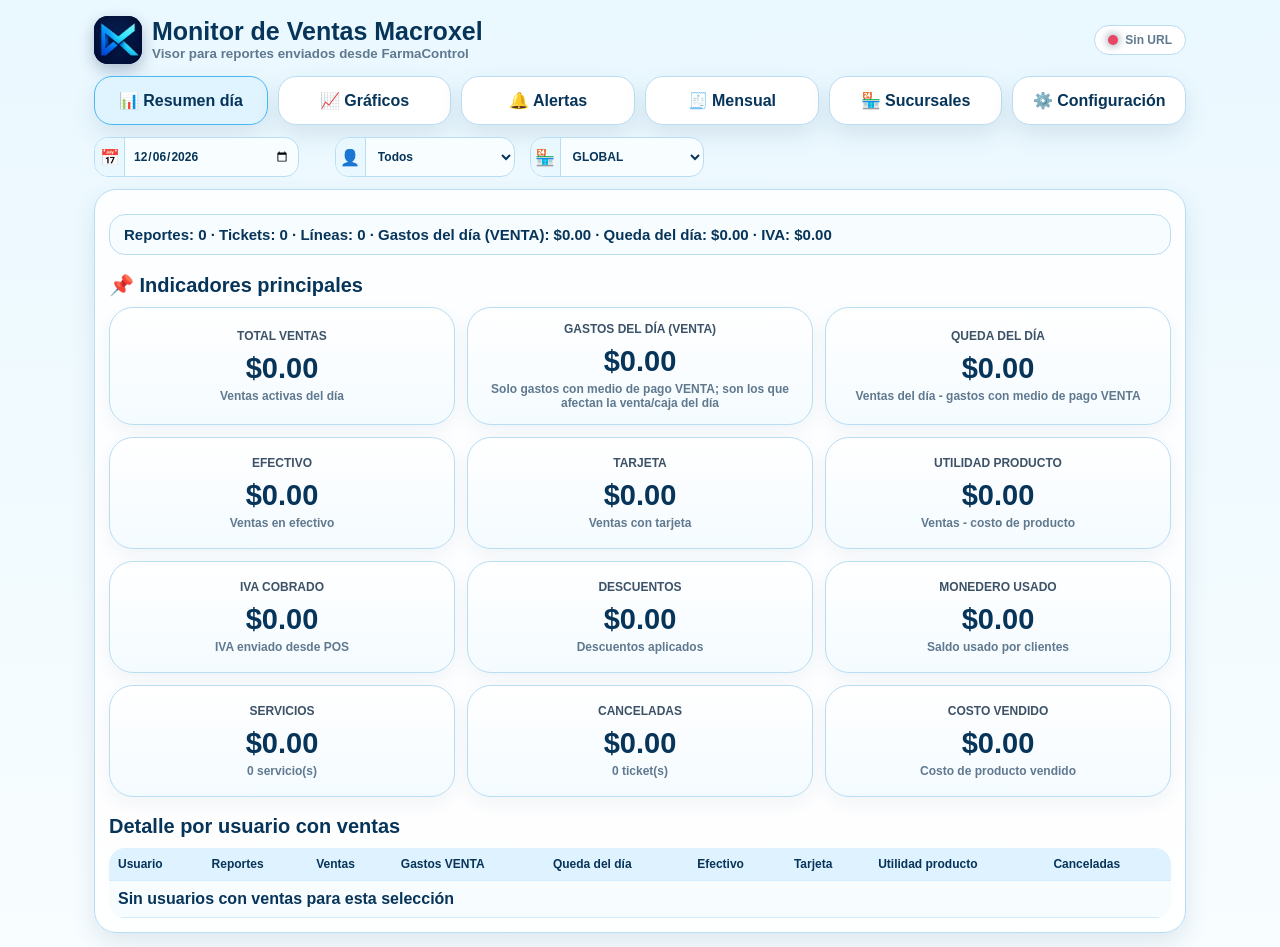
==== commit eae6232a: "Update index.html" ====
--- a/index.html
+++ b/index.html
@@ -19,6 +19,9 @@
 .storeField{max-width:175px}.userField{max-width:180px}.dateField{max-width:205px}
 @media(max-width:720px){.iconBtn{width:32px;height:28px;font-size:15px}.app{padding:8px}.top{margin:0 0 8px}.brand h1{font-size:18px}.brand small{font-size:11px}.logo{width:38px;height:38px;border-radius:11px}.status{font-size:10px;padding:5px 8px}.tabs{display:flex;gap:7px;overflow-x:auto;margin:8px 0;padding-bottom:2px}.tab{min-width:112px;padding:10px 8px;border-radius:15px;font-size:12px}.box{border-radius:16px;padding:9px}.toolbar{grid-template-columns:minmax(0,1.18fr) minmax(0,.88fr) minmax(0,.88fr);gap:5px;margin-bottom:7px}.compactFilters{max-width:none;width:100%}.compactField{grid-template-columns:25px minmax(0,1fr);border-radius:11px}.compactField label{min-height:34px;font-size:14px!important}.compactField input,.compactField select{height:34px;padding:5px 4px;font-size:10px}.dateField,.userField,.storeField{max-width:none}.field label{font-size:9px}.head{display:block}.head h2{font-size:18px;letter-spacing:.5px}.sub{font-size:11px}.updated{display:inline-block;margin-top:6px;font-size:10px;padding:6px 9px}.bar{font-size:12px;line-height:1.25;padding:8px 9px;border-radius:13px;margin:7px 0}.section{font-size:16px;margin:12px 0 7px}.grid{grid-template-columns:repeat(2,minmax(0,1fr));gap:7px}.card{min-height:72px;border-radius:15px;padding:8px;text-align:left}.label{font-size:9px}.value{font-size:20px;margin:5px 0 2px}.hint{font-size:9px}.storeList,.chartGrid{grid-template-columns:1fr;gap:7px}.storeCard,.chartBox{border-radius:15px;padding:9px}.chartTitle{font-size:13px}.headActions{justify-content:flex-start;margin-top:7px}.headActions .btn{width:100%}.dailyChart{width:100%;max-width:100%;min-width:0;height:auto}.dailyChartScroll{overflow:hidden}.barRow{grid-template-columns:1fr 68px;font-size:10px}.barTrack{height:12px}.configGrid,.alertGrid{grid-template-columns:1fr}.configGrid .btn,.alertActions .btn{width:100%}.alertActions{display:grid;grid-template-columns:1fr;gap:7px}table,thead,tbody,tr,th,td{display:block;width:100%}thead{display:none}tbody tr{background:#f7fcff;border:1px solid var(--edge);border-radius:14px;margin:7px 0;padding:6px 8px}td{display:flex;justify-content:space-between;gap:10px;text-align:right;border-bottom:1px solid #d4ecfb;padding:7px 2px;font-size:11px}td:last-child{border-bottom:0}td:before{content:attr(data-label);font-weight:900;text-align:left;min-width:42%;color:#4e6173}td[colspan]{display:block;text-align:left}.notice{font-size:10px;padding:8px}}
 .monthSummary{margin:0 0 12px}.balanceNote{margin:0 0 10px;font-size:12px;color:var(--mut);font-weight:700}.barFill.expense{background:linear-gradient(90deg,#f59b23,#e84662)}.barFill.balance{background:linear-gradient(90deg,#19c978,#1689f7)}
+
+.cleanBarRow{grid-template-columns:minmax(95px,160px) 1fr!important}
+.cleanBarRow .barTrack{min-width:0}
 </style>
 </head>
 <body>
@@ -32,10 +35,10 @@
 
   <nav class="tabs">
     <button class="tab active" data-tab="resumen">📊 Resumen día</button>
-    <button class="tab" data-tab="sucursales">🏪 Sucursales</button>
-    <button class="tab" data-tab="mensual">🧾 Mensual</button>
     <button class="tab" data-tab="graficos">📈 Gráficos</button>
     <button class="tab" data-tab="alertas">🔔 Alertas</button>
+    <button class="tab" data-tab="mensual">🧾 Mensual</button>
+    <button class="tab" data-tab="sucursales">🏪 Sucursales</button>
     <button class="tab" data-tab="config">⚙️ Configuración</button>
   </nav>
 
@@ -258,12 +261,12 @@
 async function ensurePDFLib(){if(!window.jspdf?.jsPDF)await loadScript('https://cdnjs.cloudflare.com/ajax/libs/jspdf/2.5.1/jspdf.umd.min.js');if(!window.jspdf?.jsPDF?.API?.autoTable)await loadScript('https://cdnjs.cloudflare.com/ajax/libs/jspdf-autotable/3.8.2/jspdf.plugin.autotable.min.js');if(!window.jspdf?.jsPDF||!window.jspdf.jsPDF.API?.autoTable)throw new Error('El generador PDF no está disponible')}
 function monthName(month){if(!month)return 'Sin mes';let [y,m]=month.split('-').map(Number);return new Date(y,m-1,1).toLocaleDateString('es-MX',{month:'long',year:'numeric'})}
 async function sendMonthlyPDF(){let msg=$('monthlyPdfMsg'),btn=$('monthlyPdfBtn'),data=monthlyData();if(!data.rows.length){msg.textContent='No hay datos del mes seleccionado para generar el PDF.';return}try{btn.disabled=true;msg.textContent='Generando reporte PDF…';await ensurePDFLib();const {jsPDF}=window.jspdf,doc=new jsPDF({orientation:'landscape',unit:'mm',format:'a4'}),title='Reporte mensual de ventas',period=monthName(data.month),logo=document.querySelector('.logo img')?.src;try{if(logo?.startsWith('data:image'))doc.addImage(logo,'PNG',14,9,18,18)}catch(e){console.warn('Logo PDF omitido',e)}doc.setFont('helvetica','bold');doc.setFontSize(18);doc.text(title,38,16);doc.setFontSize(11);doc.setFont('helvetica','normal');doc.text(`Periodo: ${period}`,38,22);doc.text(`Generado: ${localDateTime()}`,38,27);doc.setFont('helvetica','bold');doc.text(`Ventas: ${money(data.totals.ventas)}   Gastos totales: ${money(data.totals.gastos)}   Queda global: ${money(data.totals.saldoGastos)}   Utilidad producto: ${money(data.totals.ganancia)}`,14,36);doc.autoTable({startY:42,head:[['Sucursal','Reportes','Ventas','Gastos totales','Queda global','Efectivo','Tarjeta','Utilidad producto','Canceladas']],body:data.rows.map(r=>[r.name,n(r.reports),money(r.ventas),money(r.gastos),money(r.saldoGastos),money(r.efectivo),money(r.tarjeta),money(r.ganancia),money(r.cancel)]),styles:{fontSize:8,cellPadding:2.2,overflow:'linebreak'},headStyles:{fillColor:[22,137,247],textColor:255},alternateRowStyles:{fillColor:[241,249,255]},columnStyles:{0:{cellWidth:48}},margin:{left:14,right:14},didDrawPage:()=>{let pages=doc.internal.getNumberOfPages();doc.setFontSize(8);doc.setTextColor(96,121,143);doc.text('Macroxel — Monitor de Ventas',14,202);doc.text(`Página ${pages}`,280,202,{align:'right'})}});let blob=doc.output('blob'),filename=`Reporte_Mensual_Ventas_${data.month}.pdf`,file=new File([blob],filename,{type:'application/pdf'});if(navigator.share&&navigator.canShare?.({files:[file]})){await navigator.share({title, text:`Reporte mensual de ventas — ${period}`,files:[file]});msg.textContent='✅ Reporte PDF enviado o compartido.'}else{let a=document.createElement('a');a.href=URL.createObjectURL(blob);a.download=filename;document.body.appendChild(a);a.click();a.remove();setTimeout(()=>URL.revokeObjectURL(a.href),1500);msg.textContent='✅ PDF descargado. Ya puedes enviarlo desde tu dispositivo.'}}catch(e){if(e?.name==='AbortError'){msg.textContent='Envío cancelado.'}else{console.error(e);msg.textContent='No se pudo generar el PDF: '+(e.message||e)}}finally{btn.disabled=false}}
-function barChart(title,items,key,format,tone=''){let vals=items.map(x=>num(x[key])),max=Math.max(...vals.map(v=>Math.abs(v)),0);let rows=items.filter(x=>num(x[key])!==0).map(x=>{let v=num(x[key]);return `<div class="barRow"><div class="barName">${esc(x.name)}</div><div class="barTrack"><div class="barFill ${tone}" style="width:${max?Math.max(3,Math.abs(v)/max*100):0}%"></div></div><div class="barVal">${format(v)}</div></div>`}).join('')||'<div class="empty">Sin datos para graficar.</div>';return `<div class="chartBox"><div class="chartTitle">${title}</div>${rows}</div>`}
-function expenseBreakdownChart(totals,month){let items=[{name:'VENTA / caja',valor:totals.gastosCaja},{name:'CORTES',valor:totals.gastosCortes},{name:'EXTERNO / otros',valor:totals.gastosExternos}],max=Math.max(...items.map(x=>Math.abs(num(x.valor))),1),rows=items.map(x=>`<div class="barRow"><div class="barName">${esc(x.name)}</div><div class="barTrack"><div class="barFill expense" style="width:${Math.max(3,Math.abs(num(x.valor))/max*100)}%"></div></div><div class="barVal">${money(x.valor)}</div></div>`).join('');return `<div class="chartBox wide"><div class="chartTitle">Gastos del mes por medio de pago</div><div class="balanceNote">${esc(monthName(month))} · Total: ${money(totals.gastos)}. Todos estos gastos se consideran en "Queda después de gastos".</div>${rows}</div>`}
-function balanceComparisonChart(totals,month){let items=[{name:'Venta global del mes',valor:totals.ventas,tone:''},{name:'Gastos totales del mes',valor:totals.gastos,tone:'expense'},{name:'Queda global después de gastos',valor:totals.saldoGastos,tone:'balance'}],max=Math.max(...items.map(x=>Math.abs(num(x.valor))),1),rows=items.map(x=>`<div class="barRow"><div class="barName">${esc(x.name)}</div><div class="barTrack"><div class="barFill ${x.tone}" style="width:${Math.max(3,Math.abs(num(x.valor))/max*100)}%"></div></div><div class="barVal">${money(x.valor)}</div></div>`).join('');return `<div class="chartBox wide"><div class="chartTitle">Comparativa mensual — venta global, gastos totales y saldo</div><div class="balanceNote">${esc(monthName(month))} · Aquí sí se descuentan todos los gastos registrados: VENTA, CORTES y EXTERNO.</div>${rows}</div>`}
+function barChart(title,items,key,format,tone=''){let vals=items.map(x=>num(x[key])),max=Math.max(...vals.map(v=>Math.abs(v)),0);let rows=items.filter(x=>num(x[key])!==0).map(x=>{let v=num(x[key]);return `<div class="barRow cleanBarRow"><div class="barName">${esc(x.name)}</div><div class="barTrack"><div class="barFill ${tone}" style="width:${max?Math.max(3,Math.abs(v)/max*100):0}%"></div></div></div>`}).join('')||'<div class="empty">Sin datos para graficar.</div>';return `<div class="chartBox"><div class="chartTitle">${title}</div>${rows}</div>`}
+function expenseBreakdownChart(totals,month){let items=[{name:'VENTA / caja',valor:totals.gastosCaja},{name:'CORTES',valor:totals.gastosCortes},{name:'EXTERNO / otros',valor:totals.gastosExternos}],max=Math.max(...items.map(x=>Math.abs(num(x.valor))),1),rows=items.map(x=>`<div class="barRow cleanBarRow"><div class="barName">${esc(x.name)}</div><div class="barTrack"><div class="barFill expense" style="width:${Math.max(3,Math.abs(num(x.valor))/max*100)}%"></div></div></div>`).join('');return `<div class="chartBox wide"><div class="chartTitle">Gastos del mes por medio de pago</div>${rows}</div>`}
+function balanceComparisonChart(totals,month){let items=[{name:'Venta global del mes',valor:totals.ventas,tone:''},{name:'Gastos totales del mes',valor:totals.gastos,tone:'expense'},{name:'Queda global después de gastos',valor:totals.saldoGastos,tone:'balance'}],max=Math.max(...items.map(x=>Math.abs(num(x.valor))),1),rows=items.map(x=>`<div class="barRow cleanBarRow"><div class="barName">${esc(x.name)}</div><div class="barTrack"><div class="barFill ${x.tone}" style="width:${Math.max(3,Math.abs(num(x.valor))/max*100)}%"></div></div></div>`).join('');return `<div class="chartBox wide"><div class="chartTitle">Comparativa mensual — venta global, gastos totales y saldo</div>${rows}</div>`}
 function compactMoney(v){let a=Math.abs(num(v));if(a>=1000000)return '$'+(num(v)/1000000).toFixed(1)+'M';if(a>=1000)return '$'+(num(v)/1000).toFixed(1)+'k';return '$'+Math.round(num(v)).toLocaleString('es-MX')}
 function dailySalesData(month){let u=$('usuario').value,t=$('tienda').value,rows=DATA.rows.filter(r=>ym(r.date)===month&&(u==='__ALL__'||r.user===u)&&(t==='GLOBAL'||r.storeId===t)),by={};rows.forEach(r=>{by[r.date]=by[r.date]||[];by[r.date].push(r)});return Object.keys(by).sort().map(date=>{let s=sum(by[date]);return {date,name:String(Number(date.slice(8))),ventas:s.ventas,gastosCaja:s.gastosCaja,saldoDia:s.saldoDia}})}
-function dailySalesChart(items,month){if(!items.length)return '<div class="chartBox wide"><div class="chartTitle">Ventas diarias y gasto VENTA</div><div class="empty">Sin ventas registradas en el mes seleccionado.</div></div>';let sales=items.map(x=>Math.max(0,num(x.ventas))),expenses=items.map(x=>Math.max(0,num(x.gastosCaja))),avg=sales.reduce((a,b)=>a+b,0)/sales.length,max=Math.max(...sales,...expenses,avg,1),w=Math.max(720,items.length*48+86),h=318,left=64,right=20,top=48,bottom=52,plotW=w-left-right,plotH=h-top-bottom,step=plotW/items.length,barW=Math.max(12,Math.min(28,step*.58)),y=v=>top+plotH-(v/max*plotH),grid=[0,.25,.5,.75,1].map(p=>{let val=max*p,yy=y(val);return `<line x1="${left}" y1="${yy}" x2="${w-right}" y2="${yy}" stroke="#d4ecfb" stroke-width="1"/><text x="${left-8}" y="${yy+4}" text-anchor="end" font-size="10" fill="#60798f">${compactMoney(val)}</text>`}).join(''),bars=items.map((x,i)=>{let ventas=Math.max(0,num(x.ventas)),gasto=Math.max(0,num(x.gastosCaja)),gastoDentro=Math.min(gasto,ventas),queda=Math.max(0,ventas-gasto),exceso=Math.max(0,gasto-ventas),cx=left+step*i+step/2,base=top+plotH,quedaH=queda/max*plotH,gastoDentroH=gastoDentro/max*plotH,excesoH=exceso/max*plotH,yQueda=base-quedaH,yGasto=yQueda-gastoDentroH,yExceso=yGasto-excesoH,parts=[];if(quedaH>0)parts.push(`<rect x="${cx-barW/2}" y="${yQueda}" width="${barW}" height="${Math.max(1,quedaH)}" rx="4" fill="#1689f7"/>`);if(gastoDentroH>0)parts.push(`<rect x="${cx-barW/2}" y="${yGasto}" width="${barW}" height="${Math.max(1,gastoDentroH)}" rx="4" fill="#f59e0b"/>`);if(excesoH>0)parts.push(`<rect x="${cx-barW/2}" y="${yExceso}" width="${barW}" height="${Math.max(1,excesoH)}" rx="4" fill="#e84662"/>`);if(!parts.length)parts.push(`<rect x="${cx-barW/2}" y="${base-2}" width="${barW}" height="2" rx="1" fill="#b7d6e8"/>`);return `<g><title>${x.date} · Venta: ${money(ventas)} · Gasto VENTA: ${money(gasto)} · Queda: ${money(ventas-gasto)}</title>${parts.join('')}<text x="${cx}" y="${h-30}" text-anchor="middle" font-size="10" fill="#60798f">${esc(x.name)}</text></g>`}).join(''),avgY=y(avg),best=items.reduce((a,b)=>num(b.ventas)>num(a.ventas)?b:a,items[0]),hasExcess=items.some(x=>num(x.gastosCaja)>num(x.ventas));return `<div class="chartBox wide"><div class="chartTitle">Ventas diarias divididas por gasto VENTA — ${esc(monthName(month))}</div><div class="chartMeta"><span class="chartPill">🔵 Queda de la venta</span><span class="chartPill">🟠 Gasto VENTA</span>${hasExcess?'<span class="chartPill">🔴 Gasto que supera la venta</span>':''}<span class="chartPill">Promedio de venta: ${money(avg)}</span><span class="chartPill">Mejor día: ${esc(best.date)} · ${money(best.ventas)}</span></div><div class="balanceNote">Cada barra muestra la venta del día: la parte naranja indica cuánto de esa venta se consumió en gastos con medio VENTA y la parte azul cuánto quedó. Si el gasto supera la venta, el excedente aparece en rojo.</div><div class="dailyChartScroll"><svg class="dailyChart" viewBox="0 0 ${w} ${h}" role="img" aria-label="Ventas diarias divididas entre gasto VENTA y saldo restante">${grid}<line x1="${left}" y1="${top+plotH}" x2="${w-right}" y2="${top+plotH}" stroke="#8ebcd8" stroke-width="1.5"/>${bars}<line x1="${left}" y1="${avgY}" x2="${w-right}" y2="${avgY}" stroke="#8b5cf6" stroke-width="2.5" stroke-dasharray="8 6"/><rect x="${w-right-150}" y="${Math.max(4,avgY-24)}" width="150" height="20" rx="10" fill="#fff" stroke="#8b5cf6"/><text x="${w-right-75}" y="${Math.max(18,avgY-10)}" text-anchor="middle" font-size="10" font-weight="700" fill="#6d3fd1">Promedio ${esc(money(avg))}</text><text x="${left+plotW/2}" y="${h-7}" text-anchor="middle" font-size="11" fill="#60798f">Día del mes</text></svg></div></div>`}
+function dailySalesChart(items,month){if(!items.length)return '<div class="chartBox wide"><div class="chartTitle">Ventas diarias y gasto VENTA</div><div class="empty">Sin ventas registradas en el mes seleccionado.</div></div>';let sales=items.map(x=>Math.max(0,num(x.ventas))),expenses=items.map(x=>Math.max(0,num(x.gastosCaja))),avg=sales.reduce((a,b)=>a+b,0)/sales.length,max=Math.max(...sales,...expenses,avg,1),w=Math.max(720,items.length*48+86),h=300,left=26,right=14,top=24,bottom=48,plotW=w-left-right,plotH=h-top-bottom,step=plotW/items.length,barW=Math.max(12,Math.min(28,step*.58)),y=v=>top+plotH-(v/max*plotH),grid=[0,.25,.5,.75,1].map(p=>{let yy=y(max*p);return `<line x1="${left}" y1="${yy}" x2="${w-right}" y2="${yy}" stroke="#d4ecfb" stroke-width="1"/>`}).join(''),bars=items.map((x,i)=>{let ventas=Math.max(0,num(x.ventas)),gasto=Math.max(0,num(x.gastosCaja)),gastoDentro=Math.min(gasto,ventas),queda=Math.max(0,ventas-gasto),exceso=Math.max(0,gasto-ventas),cx=left+step*i+step/2,base=top+plotH,quedaH=queda/max*plotH,gastoDentroH=gastoDentro/max*plotH,excesoH=exceso/max*plotH,yQueda=base-quedaH,yGasto=yQueda-gastoDentroH,yExceso=yGasto-excesoH,parts=[];if(quedaH>0)parts.push(`<rect x="${cx-barW/2}" y="${yQueda}" width="${barW}" height="${Math.max(1,quedaH)}" rx="4" fill="#1689f7"/>`);if(gastoDentroH>0)parts.push(`<rect x="${cx-barW/2}" y="${yGasto}" width="${barW}" height="${Math.max(1,gastoDentroH)}" rx="4" fill="#f59e0b"/>`);if(excesoH>0)parts.push(`<rect x="${cx-barW/2}" y="${yExceso}" width="${barW}" height="${Math.max(1,excesoH)}" rx="4" fill="#e84662"/>`);if(!parts.length)parts.push(`<rect x="${cx-barW/2}" y="${base-2}" width="${barW}" height="2" rx="1" fill="#b7d6e8"/>`);return `<g>${parts.join('')}<text x="${cx}" y="${h-26}" text-anchor="middle" font-size="10" fill="#60798f">${esc(x.name)}</text></g>`}).join(''),avgY=y(avg);return `<div class="chartBox wide"><div class="chartTitle">Ventas diarias / gasto VENTA — ${esc(monthName(month))}</div><div class="dailyChartScroll"><svg class="dailyChart" viewBox="0 0 ${w} ${h}" role="img" aria-label="Gráfica diaria de ventas y gasto VENTA">${grid}<line x1="${left}" y1="${top+plotH}" x2="${w-right}" y2="${top+plotH}" stroke="#8ebcd8" stroke-width="1.5"/>${bars}<line x1="${left}" y1="${avgY}" x2="${w-right}" y2="${avgY}" stroke="#8b5cf6" stroke-width="2" stroke-dasharray="8 6"/></svg></div></div>`}
 function renderGraficos(){let f=$('fecha').value,month=ym(f)||ym(DATA.rows.at(-1)?.date),u=$('usuario').value,t=$('tienda').value,match=r=>(u==='__ALL__'||r.user===u)&&(t==='GLOBAL'||r.storeId===t),dayRows=DATA.rows.filter(r=>r.date===f&&match(r)),monthRows=DATA.rows.filter(r=>ym(r.date)===month&&match(r)),items=Object.values(storesMap(dayRows)).map(s=>{let ss=sum(dayRows.filter(r=>r.storeId===s.id));return {name:s.name,...ss}}).sort((a,b)=>b.ventas-a.ventas),mesItems=Object.values(storesMap(monthRows)).map(s=>{let ss=sum(monthRows.filter(r=>r.storeId===s.id));return {name:s.name,ventas:ss.ventas,gastos:ss.gastos,saldoGastos:ss.saldoGastos,ganancia:ss.ganancia}}).sort((a,b)=>b.ventas-a.ventas),daily=dailySalesData(month),monthTotals=sum(monthRows);$('graphLabel').textContent=month||f||'—';$('graphGrid').innerHTML=dailySalesChart(daily,month)+balanceComparisonChart(monthTotals,month)+expenseBreakdownChart(monthTotals,month)+barChart('Ventas del día por sucursal',items,'ventas',money)+barChart('Gastos VENTA del día por sucursal',items,'gastosCaja',money,'expense')+barChart('Queda del día después de gastos VENTA',items,'saldoDia',money,'balance')+barChart('Ventas del mes por sucursal',mesItems,'ventas',money)+barChart('Gastos totales del mes por sucursal',mesItems,'gastos',money,'expense')+barChart('Queda global después de gastos del mes',mesItems,'saldoGastos',money,'balance')}
 function labelTables(){document.querySelectorAll('table').forEach(t=>{let hs=[...t.querySelectorAll('thead th')].map(th=>th.textContent);t.querySelectorAll('tbody tr').forEach(tr=>[...tr.children].forEach((td,i)=>td.setAttribute('data-label',hs[i]||'')))})}
 function render(){fillFilters();fillAlertStores();renderResumen();renderSucursales();renderMensual();renderGraficos();labelTables()}
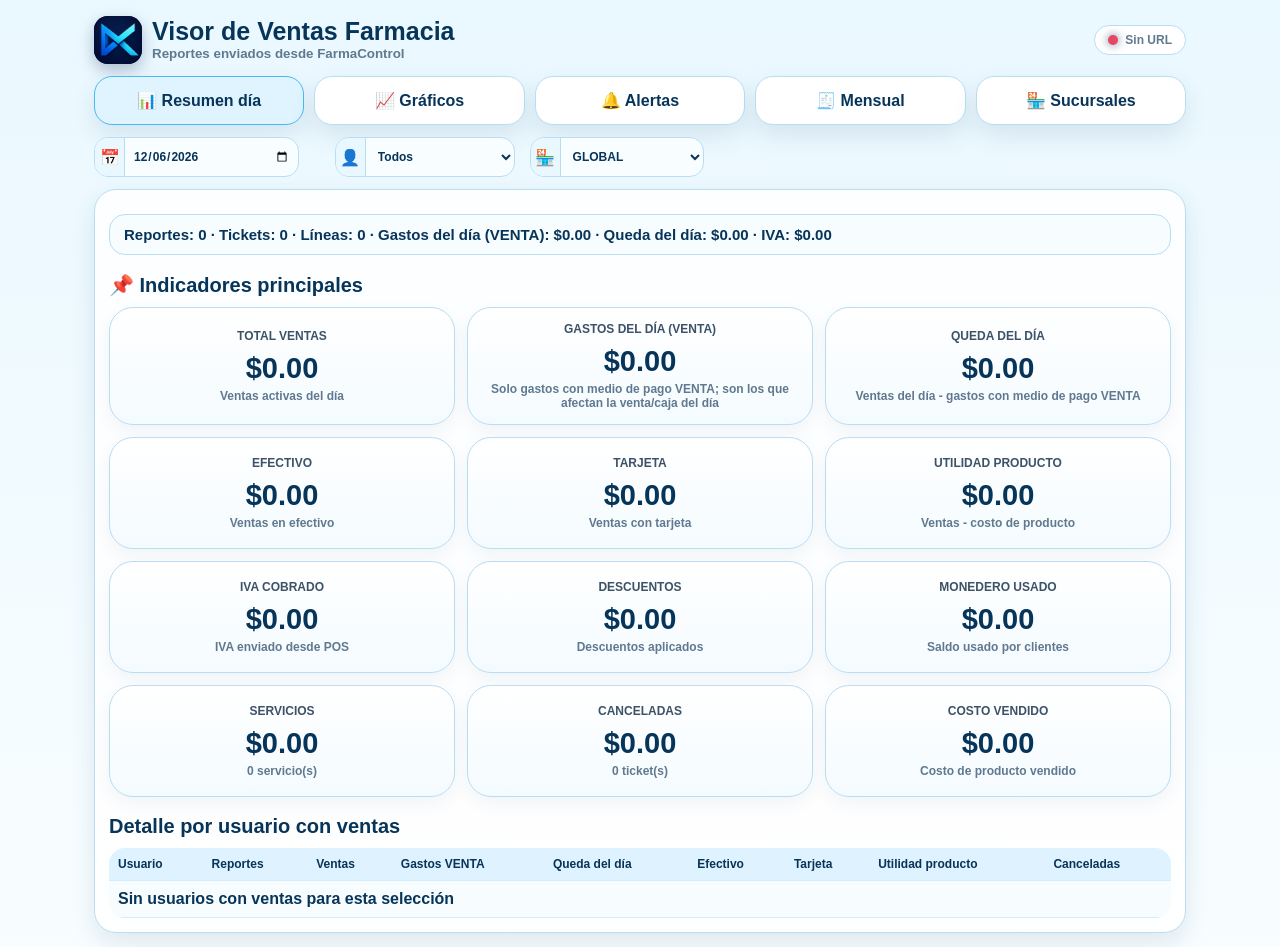
==== commit df4d2b26: "Update index.html" ====
--- a/index.html
+++ b/index.html
@@ -3,13 +3,13 @@
 <head>
 <meta charset="utf-8">
 <meta name="viewport" content="width=device-width,initial-scale=1,viewport-fit=cover">
-<title>Macroxel — Monitor de Ventas</title>
+<title>Macroxel — Visor de Ventas Farmacia</title>
 <link rel="icon" type="image/png" href="[data-uri]">
 <link rel="apple-touch-icon" href="[data-uri]">
 <style>
 :root{--bg:#eaf8ff;--card:#fff;--ink:#073459;--mut:#60798f;--edge:#b9ddf3;--blue:#1689f7;--green:#18c978;--red:#e84662;--amber:#f5aa16;--shadow:0 10px 24px rgba(29,82,118,.12)}
-*{box-sizing:border-box}body{margin:0;background:linear-gradient(180deg,#eaf8ff,#f8fdff);font-family:Arial,Helvetica,sans-serif;color:var(--ink);font-weight:800}.app{max-width:1120px;margin:auto;padding:14px}.top{display:flex;align-items:center;justify-content:space-between;gap:10px;margin:2px 0 12px}.brand{display:flex;align-items:center;gap:10px}.logo{width:48px;height:48px;border-radius:14px;overflow:hidden;flex:0 0 auto;box-shadow:0 6px 16px rgba(4,31,78,.28);background:#071b48}.logo img{display:block;width:100%;height:100%;object-fit:cover}.brand h1{font-size:25px;line-height:1;margin:0}.brand small{color:var(--mut);font-weight:800}.status{display:inline-flex;align-items:center;gap:7px;border:1px solid var(--edge);background:#fff;border-radius:999px;padding:7px 13px;color:var(--mut);font-size:12px}.dot{width:10px;height:10px;border-radius:50%;background:var(--red);box-shadow:0 0 10px currentColor}.dot.ok{background:var(--green)}.dot.warn{background:var(--amber)}
-.tabs{display:grid;grid-template-columns:repeat(6,1fr);gap:10px;margin:12px 0}.tab{border:1px solid var(--edge);background:#fff;border-radius:18px;padding:14px 10px;box-shadow:var(--shadow);cursor:pointer;color:var(--ink);font-weight:900}.tab.active{background:#dff4ff;border-color:#49b8f5}.box{background:#ffffffd9;border:1px solid var(--edge);border-radius:22px;box-shadow:var(--shadow);padding:14px}.hidden{display:none!important}.toolbar{display:grid;grid-template-columns:1fr 1fr 1.3fr auto;gap:10px;margin-bottom:12px}.field label{display:block;font-size:11px;color:var(--mut);margin:0 0 5px;text-transform:uppercase}input,select,button,textarea{font:inherit}input,select,textarea{width:100%;border:1px solid var(--edge);border-radius:14px;padding:10px 12px;background:#f8fdff;color:var(--ink);font-weight:900}textarea{min-height:112px;resize:vertical;line-height:1.4}.btn{border:0;border-radius:14px;padding:10px 14px;color:#fff;background:#17283a;cursor:pointer;font-weight:900}.btn.blue{background:linear-gradient(180deg,#31a4ff,#1376e9)}.btn.green{background:linear-gradient(180deg,#27ca75,#109a4f)}.head{display:flex;justify-content:space-between;align-items:flex-start;gap:10px;margin-bottom:10px}.head h2{font-size:25px;margin:0}.sub{color:var(--mut);font-size:13px}.updated{border:1px solid var(--edge);background:#f5fbff;border-radius:999px;padding:8px 12px;color:var(--mut);font-size:12px}.bar{border:1px solid var(--edge);background:#f7fcff;border-radius:16px;padding:11px 14px;margin:10px 0;font-size:15px}.section{font-size:20px;margin:18px 0 10px}.grid{display:grid;grid-template-columns:repeat(3,1fr);gap:12px}.card{background:linear-gradient(180deg,#fff,#f4fbff);border:1px solid var(--edge);border-radius:24px;padding:14px;min-height:112px;display:flex;flex-direction:column;justify-content:center;text-align:center;box-shadow:0 7px 18px rgba(29,82,118,.06)}.label{font-size:12px;color:#3d5267;text-transform:uppercase}.value{font-size:29px;margin:9px 0 4px}.hint{font-size:12px;color:var(--mut);font-weight:700}table{width:100%;border-collapse:collapse;background:#f7fcff;border-radius:16px;overflow:hidden}th{background:#dff2ff;text-align:left;font-size:12px}td,th{padding:9px;border-bottom:1px solid #d4ecfb;vertical-align:top}.storeList{display:grid;grid-template-columns:repeat(2,1fr);gap:10px}.storeCard{border:1px solid var(--edge);background:#f7fcff;border-radius:18px;padding:12px}.chartGrid{display:grid;grid-template-columns:repeat(2,1fr);gap:12px}.chartBox{border:1px solid var(--edge);background:#f7fcff;border-radius:20px;padding:13px}.chartBox.wide{grid-column:1/-1}.chartTitle{margin:0 0 10px;font-size:16px}.chartMeta{display:flex;gap:8px;flex-wrap:wrap;margin:0 0 10px}.chartPill{border:1px solid var(--edge);background:#fff;border-radius:999px;padding:6px 9px;font-size:11px;color:var(--mut)}.dailyChartScroll{overflow:hidden;padding-bottom:4px}.dailyChart{display:block;width:100%;max-width:100%;min-width:0;height:auto}.barRow{display:grid;grid-template-columns:1fr 90px;gap:5px 9px;margin-bottom:8px;font-size:12px}.barName{grid-column:1/3;white-space:normal}.barTrack{height:16px;border-radius:999px;background:#dceffb;overflow:hidden}.barFill{height:100%;border-radius:999px;background:linear-gradient(90deg,#1689f7,#19c978);min-width:2px}.barVal{text-align:right}.headActions{display:flex;align-items:center;gap:8px;flex-wrap:wrap;justify-content:flex-end}.pdfMsg{margin-top:10px}.pdfMsg:empty{display:none}.notice{border:1px solid #f7c883;background:#fff8eb;color:#864b08;border-radius:14px;padding:10px 12px;font-size:12px}.configGrid{display:grid;grid-template-columns:1fr auto auto;gap:10px;align-items:end}.alertGrid{display:grid;grid-template-columns:minmax(220px,.75fr) minmax(320px,1.8fr);gap:12px;align-items:start}.alertActions{display:flex;gap:10px;flex-wrap:wrap;margin-top:10px}.alertActions .btn{min-width:160px}.alertPreview{margin-top:12px;border:1px solid var(--edge);background:#f7fcff;border-radius:16px;padding:12px;min-height:72px}.alertPreview.active{background:linear-gradient(180deg,#f4fff9,#effaf5);border-color:#a8dfc2}.alertPreviewTop{display:flex;align-items:center;justify-content:space-between;gap:10px;margin-bottom:8px}.alertState{display:inline-flex;align-items:center;gap:6px;border:1px solid #9eddbb;background:#e8fff2;color:#08733c;border-radius:999px;padding:5px 9px;font-size:10px;font-weight:900;letter-spacing:.4px}.alertText{font-size:16px;font-weight:900;line-height:1.4;color:#183247;white-space:pre-wrap;overflow-wrap:anywhere}.alertMeta{margin-top:8px;font-size:11px;color:var(--mut)}.charCounter{text-align:right;margin-top:5px;font-size:11px;color:var(--mut);font-weight:800}.fieldLabelRow{display:flex;align-items:center;justify-content:space-between;gap:8px;margin-bottom:5px}.fieldLabelRow label{margin:0!important}.iconBtn{width:34px;height:30px;display:inline-flex;align-items:center;justify-content:center;border:1px solid var(--edge);border-radius:10px;background:#fff;color:#9e1e32;cursor:pointer;padding:0;font-size:16px;line-height:1;box-shadow:0 3px 9px rgba(29,82,118,.08)}.iconBtn:hover{background:#fff1f3;border-color:#efb0b8}.iconBtn:active{transform:translateY(1px)}.notice.ok{border-color:#a8dfc2;background:#f0fff7;color:#08733c}.notice.error{border-color:#efb0b8;background:#fff3f5;color:#9e1e32}.empty{padding:18px;text-align:center;color:var(--mut);border:1px dashed var(--edge);border-radius:16px;background:#f7fcff}.mini{font-size:12px;color:var(--mut)}
+*{box-sizing:border-box}body{margin:0;background:linear-gradient(180deg,#eaf8ff,#f8fdff);font-family:Arial,Helvetica,sans-serif;color:var(--ink);font-weight:800}.app{max-width:1120px;margin:auto;padding:14px}.top{display:flex;align-items:center;justify-content:space-between;gap:10px;margin:2px 0 12px}.brand{display:flex;align-items:center;gap:10px}.logo{width:48px;height:48px;border-radius:14px;overflow:hidden;flex:0 0 auto;box-shadow:0 6px 16px rgba(4,31,78,.28);background:#071b48;border:0;padding:0;cursor:pointer;appearance:none;-webkit-appearance:none;transition:transform .15s ease,box-shadow .15s ease}.logo:hover{transform:translateY(-1px);box-shadow:0 8px 19px rgba(4,31,78,.32)}.logo:active{transform:translateY(0)}.logo:focus-visible{outline:3px solid #49b8f5;outline-offset:3px}.logo img{display:block;width:100%;height:100%;object-fit:cover}.brand h1{font-size:25px;line-height:1;margin:0}.brand small{color:var(--mut);font-weight:800}.status{display:inline-flex;align-items:center;gap:7px;border:1px solid var(--edge);background:#fff;border-radius:999px;padding:7px 13px;color:var(--mut);font-size:12px}.dot{width:10px;height:10px;border-radius:50%;background:var(--red);box-shadow:0 0 10px currentColor}.dot.ok{background:var(--green)}.dot.warn{background:var(--amber)}
+.tabs{display:grid;grid-template-columns:repeat(5,1fr);gap:10px;margin:12px 0}.tab{border:1px solid var(--edge);background:#fff;border-radius:18px;padding:14px 10px;box-shadow:var(--shadow);cursor:pointer;color:var(--ink);font-weight:900}.tab.active{background:#dff4ff;border-color:#49b8f5}.box{background:#ffffffd9;border:1px solid var(--edge);border-radius:22px;box-shadow:var(--shadow);padding:14px}.hidden{display:none!important}.toolbar{display:grid;grid-template-columns:1fr 1fr 1.3fr auto;gap:10px;margin-bottom:12px}.field label{display:block;font-size:11px;color:var(--mut);margin:0 0 5px;text-transform:uppercase}input,select,button,textarea{font:inherit}input,select,textarea{width:100%;border:1px solid var(--edge);border-radius:14px;padding:10px 12px;background:#f8fdff;color:var(--ink);font-weight:900}textarea{min-height:112px;resize:vertical;line-height:1.4}.btn{border:0;border-radius:14px;padding:10px 14px;color:#fff;background:#17283a;cursor:pointer;font-weight:900}.btn.blue{background:linear-gradient(180deg,#31a4ff,#1376e9)}.btn.green{background:linear-gradient(180deg,#27ca75,#109a4f)}.head{display:flex;justify-content:space-between;align-items:flex-start;gap:10px;margin-bottom:10px}.head h2{font-size:25px;margin:0}.sub{color:var(--mut);font-size:13px}.updated{border:1px solid var(--edge);background:#f5fbff;border-radius:999px;padding:8px 12px;color:var(--mut);font-size:12px}.bar{border:1px solid var(--edge);background:#f7fcff;border-radius:16px;padding:11px 14px;margin:10px 0;font-size:15px}.section{font-size:20px;margin:18px 0 10px}.grid{display:grid;grid-template-columns:repeat(3,1fr);gap:12px}.card{background:linear-gradient(180deg,#fff,#f4fbff);border:1px solid var(--edge);border-radius:24px;padding:14px;min-height:112px;display:flex;flex-direction:column;justify-content:center;text-align:center;box-shadow:0 7px 18px rgba(29,82,118,.06)}.label{font-size:12px;color:#3d5267;text-transform:uppercase}.value{font-size:29px;margin:9px 0 4px}.hint{font-size:12px;color:var(--mut);font-weight:700}table{width:100%;border-collapse:collapse;background:#f7fcff;border-radius:16px;overflow:hidden}th{background:#dff2ff;text-align:left;font-size:12px}td,th{padding:9px;border-bottom:1px solid #d4ecfb;vertical-align:top}.storeList{display:grid;grid-template-columns:repeat(2,1fr);gap:10px}.storeCard{border:1px solid var(--edge);background:#f7fcff;border-radius:18px;padding:12px}.chartGrid{display:grid;grid-template-columns:repeat(2,1fr);gap:12px}.chartBox{border:1px solid var(--edge);background:#f7fcff;border-radius:20px;padding:13px}.chartBox.wide{grid-column:1/-1}.chartTitle{margin:0 0 10px;font-size:16px}.chartMeta{display:flex;gap:8px;flex-wrap:wrap;margin:0 0 10px}.chartPill{border:1px solid var(--edge);background:#fff;border-radius:999px;padding:6px 9px;font-size:11px;color:var(--mut)}.dailyChartScroll{overflow:hidden;padding-bottom:4px}.dailyChart{display:block;width:100%;max-width:100%;min-width:0;height:auto}.barRow{display:grid;grid-template-columns:1fr 90px;gap:5px 9px;margin-bottom:8px;font-size:12px}.barName{grid-column:1/3;white-space:normal}.barTrack{height:16px;border-radius:999px;background:#dceffb;overflow:hidden}.barFill{height:100%;border-radius:999px;background:linear-gradient(90deg,#1689f7,#19c978);min-width:2px}.barVal{text-align:right}.headActions{display:flex;align-items:center;gap:8px;flex-wrap:wrap;justify-content:flex-end}.pdfMsg{margin-top:10px}.pdfMsg:empty{display:none}.notice{border:1px solid #f7c883;background:#fff8eb;color:#864b08;border-radius:14px;padding:10px 12px;font-size:12px}.alertGrid{display:grid;grid-template-columns:minmax(220px,.75fr) minmax(320px,1.8fr);gap:12px;align-items:start}.alertActions{display:flex;gap:10px;flex-wrap:wrap;margin-top:10px}.alertActions .btn{min-width:160px}.alertPreview{margin-top:12px;border:1px solid var(--edge);background:#f7fcff;border-radius:16px;padding:12px;min-height:72px}.alertPreview.active{background:linear-gradient(180deg,#f4fff9,#effaf5);border-color:#a8dfc2}.alertPreviewTop{display:flex;align-items:center;justify-content:space-between;gap:10px;margin-bottom:8px}.alertState{display:inline-flex;align-items:center;gap:6px;border:1px solid #9eddbb;background:#e8fff2;color:#08733c;border-radius:999px;padding:5px 9px;font-size:10px;font-weight:900;letter-spacing:.4px}.alertText{font-size:16px;font-weight:900;line-height:1.4;color:#183247;white-space:pre-wrap;overflow-wrap:anywhere}.alertMeta{margin-top:8px;font-size:11px;color:var(--mut)}.charCounter{text-align:right;margin-top:5px;font-size:11px;color:var(--mut);font-weight:800}.fieldLabelRow{display:flex;align-items:center;justify-content:space-between;gap:8px;margin-bottom:5px}.fieldLabelRow label{margin:0!important}.iconBtn{width:34px;height:30px;display:inline-flex;align-items:center;justify-content:center;border:1px solid var(--edge);border-radius:10px;background:#fff;color:#9e1e32;cursor:pointer;padding:0;font-size:16px;line-height:1;box-shadow:0 3px 9px rgba(29,82,118,.08)}.iconBtn:hover{background:#fff1f3;border-color:#efb0b8}.iconBtn:active{transform:translateY(1px)}.notice.ok{border-color:#a8dfc2;background:#f0fff7;color:#08733c}.notice.error{border-color:#efb0b8;background:#fff3f5;color:#9e1e32}.empty{padding:18px;text-align:center;color:var(--mut);border:1px dashed var(--edge);border-radius:16px;background:#f7fcff}.mini{font-size:12px;color:var(--mut)}.dailyChartDetail{display:flex;align-items:center;gap:8px;flex-wrap:wrap;margin:0 0 9px;padding:8px 10px;border:1px solid var(--edge);border-radius:13px;background:#fff;font-size:11px;color:var(--mut);min-height:36px}.dailyChartDetail strong{color:var(--ink)}.dailyDetailItem{display:inline-flex;align-items:center;gap:4px;padding:4px 7px;border:1px solid #d7eaf6;border-radius:999px;background:#f7fcff;white-space:nowrap}.dailyBar{cursor:pointer;outline:none}.dailyBar .dailyHit{pointer-events:all}.dailyBar.active .dailySegment{stroke:#183247;stroke-width:1.6}.dailyBar:focus .dailySegment{stroke:#183247;stroke-width:1.6}
 
 .compactFilters{grid-template-columns:minmax(150px,.9fr) minmax(125px,.72fr) minmax(120px,.68fr);max-width:610px;align-items:end;justify-content:start}
 .compactField{display:grid;grid-template-columns:30px minmax(0,1fr);align-items:center;border:1px solid var(--edge);border-radius:14px;background:#f8fdff;overflow:hidden;min-width:0}
@@ -17,21 +17,35 @@
 .compactField input,.compactField select{border:0;border-radius:0;background:transparent;padding:8px 8px;min-width:0;height:38px;font-size:12px;outline:none}
 .compactField input:focus,.compactField select:focus{box-shadow:inset 0 0 0 2px rgba(22,137,247,.2)}
 .storeField{max-width:175px}.userField{max-width:180px}.dateField{max-width:205px}
-@media(max-width:720px){.iconBtn{width:32px;height:28px;font-size:15px}.app{padding:8px}.top{margin:0 0 8px}.brand h1{font-size:18px}.brand small{font-size:11px}.logo{width:38px;height:38px;border-radius:11px}.status{font-size:10px;padding:5px 8px}.tabs{display:flex;gap:7px;overflow-x:auto;margin:8px 0;padding-bottom:2px}.tab{min-width:112px;padding:10px 8px;border-radius:15px;font-size:12px}.box{border-radius:16px;padding:9px}.toolbar{grid-template-columns:minmax(0,1.18fr) minmax(0,.88fr) minmax(0,.88fr);gap:5px;margin-bottom:7px}.compactFilters{max-width:none;width:100%}.compactField{grid-template-columns:25px minmax(0,1fr);border-radius:11px}.compactField label{min-height:34px;font-size:14px!important}.compactField input,.compactField select{height:34px;padding:5px 4px;font-size:10px}.dateField,.userField,.storeField{max-width:none}.field label{font-size:9px}.head{display:block}.head h2{font-size:18px;letter-spacing:.5px}.sub{font-size:11px}.updated{display:inline-block;margin-top:6px;font-size:10px;padding:6px 9px}.bar{font-size:12px;line-height:1.25;padding:8px 9px;border-radius:13px;margin:7px 0}.section{font-size:16px;margin:12px 0 7px}.grid{grid-template-columns:repeat(2,minmax(0,1fr));gap:7px}.card{min-height:72px;border-radius:15px;padding:8px;text-align:left}.label{font-size:9px}.value{font-size:20px;margin:5px 0 2px}.hint{font-size:9px}.storeList,.chartGrid{grid-template-columns:1fr;gap:7px}.storeCard,.chartBox{border-radius:15px;padding:9px}.chartTitle{font-size:13px}.headActions{justify-content:flex-start;margin-top:7px}.headActions .btn{width:100%}.dailyChart{width:100%;max-width:100%;min-width:0;height:auto}.dailyChartScroll{overflow:hidden}.barRow{grid-template-columns:1fr 68px;font-size:10px}.barTrack{height:12px}.configGrid,.alertGrid{grid-template-columns:1fr}.configGrid .btn,.alertActions .btn{width:100%}.alertActions{display:grid;grid-template-columns:1fr;gap:7px}table,thead,tbody,tr,th,td{display:block;width:100%}thead{display:none}tbody tr{background:#f7fcff;border:1px solid var(--edge);border-radius:14px;margin:7px 0;padding:6px 8px}td{display:flex;justify-content:space-between;gap:10px;text-align:right;border-bottom:1px solid #d4ecfb;padding:7px 2px;font-size:11px}td:last-child{border-bottom:0}td:before{content:attr(data-label);font-weight:900;text-align:left;min-width:42%;color:#4e6173}td[colspan]{display:block;text-align:left}.notice{font-size:10px;padding:8px}}
+@media(max-width:720px){.logoConfigPanel{margin:-2px 0 7px;padding:8px;border-radius:14px}.logoConfigGrid{grid-template-columns:1fr;gap:6px}.logoConfigGrid .btn{width:100%;padding:8px 10px}.logoConfigPanel .field label{font-size:8px}.logoConfigPanel input{height:34px;padding:6px 8px;font-size:10px}.designerCredit{font-size:9px;padding:7px 5px;margin-top:7px}.iconBtn{width:32px;height:28px;font-size:15px}.app{padding:8px}.top{margin:0 0 8px}.brand h1{font-size:18px}.brand small{font-size:11px}.logo{width:38px;height:38px;border-radius:11px}.status{font-size:10px;padding:5px 8px}.tabs{display:flex;gap:7px;overflow-x:auto;margin:8px 0;padding-bottom:2px}.tab{min-width:112px;padding:10px 8px;border-radius:15px;font-size:12px}.box{border-radius:16px;padding:9px}.toolbar{grid-template-columns:minmax(0,1.18fr) minmax(0,.88fr) minmax(0,.88fr);gap:5px;margin-bottom:7px}.compactFilters{max-width:none;width:100%}.compactField{grid-template-columns:25px minmax(0,1fr);border-radius:11px}.compactField label{min-height:34px;font-size:14px!important}.compactField input,.compactField select{height:34px;padding:5px 4px;font-size:10px}.dateField,.userField,.storeField{max-width:none}.field label{font-size:9px}.head{display:block}.head h2{font-size:18px;letter-spacing:.5px}.sub{font-size:11px}.updated{display:inline-block;margin-top:6px;font-size:10px;padding:6px 9px}.bar{font-size:12px;line-height:1.25;padding:8px 9px;border-radius:13px;margin:7px 0}.section{font-size:16px;margin:12px 0 7px}.grid{grid-template-columns:repeat(2,minmax(0,1fr));gap:7px}.card{min-height:72px;border-radius:15px;padding:8px;text-align:left}.label{font-size:9px}.value{font-size:20px;margin:5px 0 2px}.hint{font-size:9px}.storeList,.chartGrid{grid-template-columns:1fr;gap:7px}.storeCard,.chartBox{border-radius:15px;padding:9px}.chartTitle{font-size:13px}.headActions{justify-content:flex-start;margin-top:7px}.headActions .btn{width:100%}.dailyChart{width:100%;max-width:100%;min-width:0;height:auto}.dailyChartScroll{overflow:hidden}.barRow{grid-template-columns:1fr 68px;font-size:10px}.barTrack{height:12px}.alertGrid{grid-template-columns:1fr}.alertActions .btn{width:100%}.alertActions{display:grid;grid-template-columns:1fr;gap:7px}table,thead,tbody,tr,th,td{display:block;width:100%}thead{display:none}tbody tr{background:#f7fcff;border:1px solid var(--edge);border-radius:14px;margin:7px 0;padding:6px 8px}td{display:flex;justify-content:space-between;gap:10px;text-align:right;border-bottom:1px solid #d4ecfb;padding:7px 2px;font-size:11px}td:last-child{border-bottom:0}td:before{content:attr(data-label);font-weight:900;text-align:left;min-width:42%;color:#4e6173}td[colspan]{display:block;text-align:left}.dailyChartDetail{font-size:9px;padding:6px 7px;gap:5px;min-height:32px}.dailyDetailItem{padding:3px 5px}.notice{font-size:10px;padding:8px}}
 .monthSummary{margin:0 0 12px}.balanceNote{margin:0 0 10px;font-size:12px;color:var(--mut);font-weight:700}.barFill.expense{background:linear-gradient(90deg,#f59b23,#e84662)}.barFill.balance{background:linear-gradient(90deg,#19c978,#1689f7)}
 
 .cleanBarRow{grid-template-columns:minmax(95px,160px) 1fr!important}
 .cleanBarRow .barTrack{min-width:0}
+
+.logoConfigPanel{margin:-3px 0 10px;background:#ffffffed;border:1px solid var(--edge);border-radius:18px;padding:11px;box-shadow:var(--shadow)}
+.logoConfigGrid{display:grid;grid-template-columns:minmax(0,1fr) auto;gap:9px;align-items:end}
+.logoConfigPanel .notice{margin-top:8px}
+.designerCredit{margin-top:9px;padding:8px 10px;border-top:1px solid var(--edge);text-align:center;font-size:11px;color:#455c70;line-height:1.35}
 </style>
 </head>
 <body>
-<!-- Macroxel Monitor móvil v6: resumen compacto sin datos repetidos; gráficos ajustados a pantalla. -->
+<!-- Macroxel Visor de Ventas Farmacia v12: conexión Firebase accesible desde el logo; sin módulo Configuración. -->
 <!-- Logo Macroxel integrado en el propio HTML para publicación directa en GitHub Pages. -->
 <div class="app">
   <header class="top">
-    <div class="brand"><div class="logo"><img src="[data-uri]" alt="Logo Macroxel"></div><div><h1>Monitor de Ventas Macroxel</h1><small>Visor para reportes enviados desde FarmaControl</small></div></div>
+    <div class="brand"><button id="logoConfigBtn" class="logo" type="button" title="Conexión Firebase" aria-label="Abrir conexión Firebase" aria-expanded="false"><img src="[data-uri]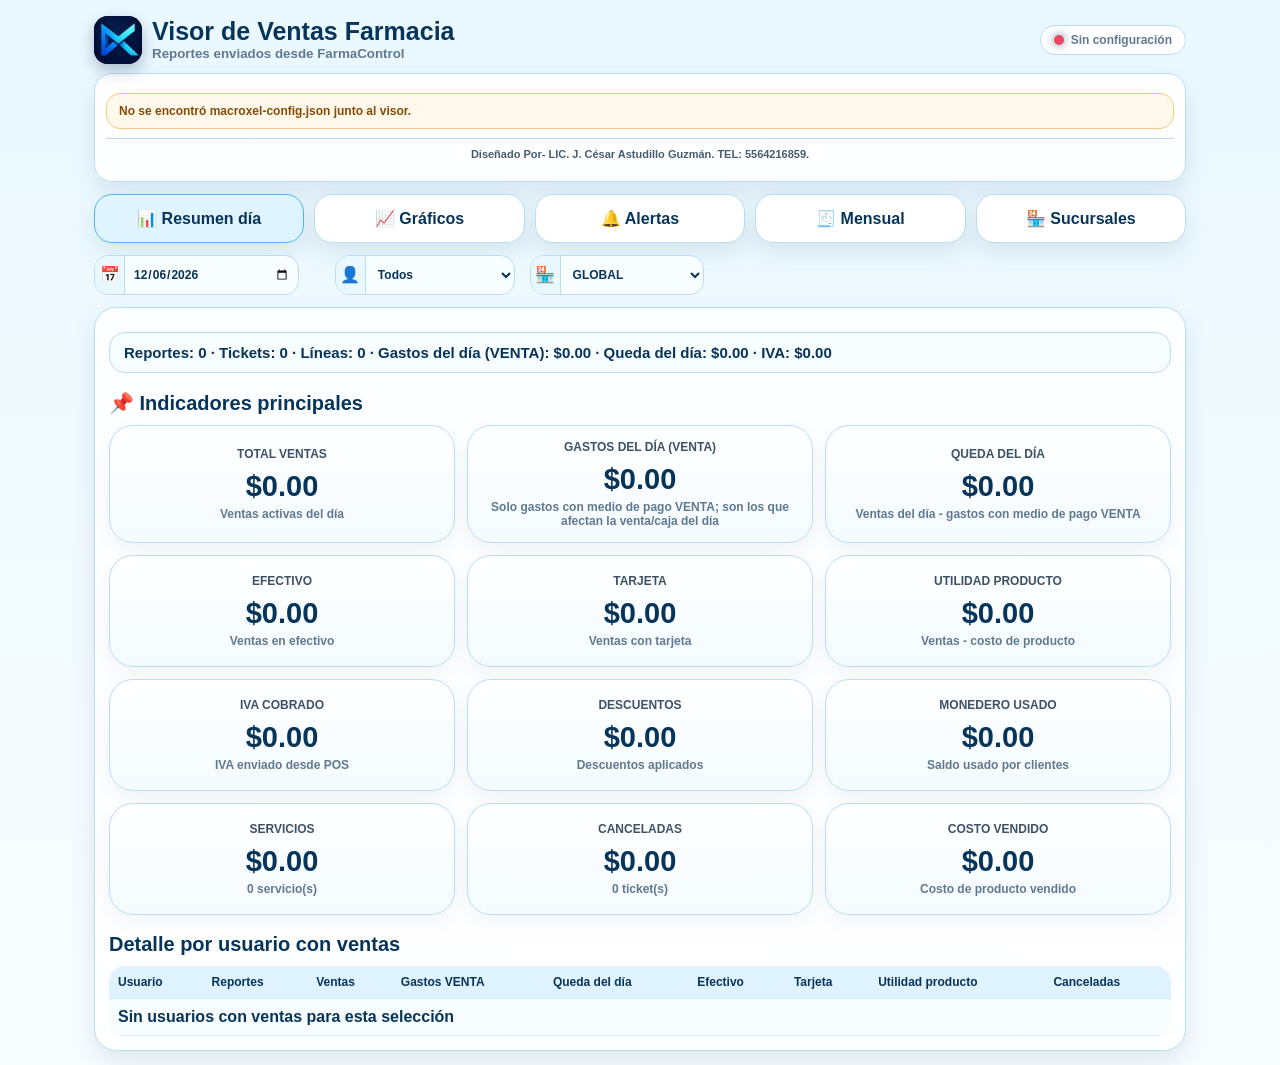
==== commit 1a8bc1d0: "Update index.html" ====
--- a/index.html
+++ b/index.html
@@ -30,20 +30,16 @@
 </style>
 </head>
 <body>
-<!-- Macroxel Visor de Ventas Farmacia v12: conexión Firebase accesible desde el logo; sin módulo Configuración. -->
-<!-- Logo Macroxel integrado en el propio HTML para publicación directa en GitHub Pages. -->
+<!-- Macroxel Visor de Ventas Farmacia v13: conexión recibida exclusivamente desde macroxel-config.json. -->
+<!-- Firebase, GitHub y tienda pertenecen al dueño que generó la carpeta desde el sistema principal. -->
 <div class="app">
   <header class="top">
     <div class="brand"><button id="logoConfigBtn" class="logo" type="button" title="Conexión Firebase" aria-label="Abrir conexión Firebase" aria-expanded="false"><img src="[data-uri]" alt="Logo Macroxel"></button><div><h1>Visor de Ventas Farmacia</h1><small>Reportes enviados desde FarmaControl</small></div></div>
     <div class="status"><span id="dot" class="dot"></span><span id="status">Sin URL</span></div>
   </header>
 
-  <section id="logoConfigPanel" class="logoConfigPanel hidden" aria-label="Conexión Firebase">
-    <div class="logoConfigGrid">
-      <div class="field"><label for="dburl">URL Firebase Realtime Database</label><input id="dburl" type="url" inputmode="url" autocomplete="off" placeholder="https://tu-proyecto.firebaseio.com"></div>
-      <button id="saveUrlBtn" class="btn green" type="button">Guardar y validar</button>
-    </div>
-    <div id="urlMsg" class="notice">Pega la URL del cliente y presiona Guardar y validar.</div>
+  <section id="logoConfigPanel" class="logoConfigPanel" aria-label="Estado de conexión">
+    <div id="urlMsg" class="notice">Cargando la conexión generada por el sistema principal…</div>
     <div class="designerCredit"><strong>Diseñado Por- LIC. J. César Astudillo Guzmán. TEL: 5564216859.</strong></div>
   </section>
 
@@ -106,9 +102,11 @@
 (function(){
 'use strict';
 const $=id=>document.getElementById(id);
-const URL_KEY='MACROXEL_MONITOR_FIREBASE_URL';
+const BOOTSTRAP_FILE='macroxel-config.json';
+const RESERVED_FIREBASE_PROJECT_PREFIX='licenciasmacroxel-';
 const ALERTS_ROOT='/alertas';
 const DATA={raw:{},rows:[],currentTab:'resumen'};
+const RUNTIME={firebaseUrl:'',githubUrl:'',tiendaId:''};
 const money=v=>Number(v||0).toLocaleString('es-MX',{style:'currency',currency:'MXN'});
 const n=v=>Number(v||0).toLocaleString('es-MX');
 const norm=s=>String(s??'').trim();
@@ -119,9 +117,13 @@
 function localISODate(d=new Date()){const y=d.getFullYear(),m=String(d.getMonth()+1).padStart(2,'0'),day=String(d.getDate()).padStart(2,'0');return `${y}-${m}-${day}`}
 function localDateTime(d=new Date()){return d.toLocaleString('es-MX',{year:'numeric',month:'2-digit',day:'2-digit',hour:'2-digit',minute:'2-digit',second:'2-digit'})}
 function key(s){return norm(s).toUpperCase().normalize('NFD').replace(/[\u0300-\u036f]/g,'').replace(/[^A-Z0-9]+/g,'_').replace(/^_+|_+$/g,'')||'SIN_TIENDA'}
-function base(){return $('dburl').value.trim().replace(/\/+$/,'')}
+function normalizeFirebaseUrl(value){try{const u=new URL(String(value||'').trim());const host=String(u.hostname||'').toLowerCase();if(u.protocol!=='https:'||(!/^[a-z0-9-]+\.firebaseio\.com$/.test(host)&&!/^[a-z0-9-]+(?:\.[a-z0-9-]+)?\.firebasedatabase\.app$/.test(host))||host.startsWith(RESERVED_FIREBASE_PROJECT_PREFIX))return'';u.username='';u.password='';u.hash='';u.search='';u.pathname=String(u.pathname||'').replace(/\.json$/i,'').replace(/\/reportes_diarios(?:\/.*)?$/i,'').replace(/\/+$/,'');return u.toString().replace(/\/+$/,'')}catch(_){return''}}
+function normalizeGithubUrl(value){try{const u=new URL(String(value||'').trim());if(u.protocol!=='https:'||!/\.github\.io$/i.test(u.hostname))return'';u.username='';u.password='';u.search='';u.hash='';u.pathname=String(u.pathname||'/').replace(/\/{2,}/g,'/');if(!u.pathname.endsWith('/'))u.pathname+='/';return u.toString()}catch(_){return''}}
+function currentPageMatchesGithub(configured){if(!configured||location.protocol==='file:')return true;try{const expected=new URL(configured),current=new URL(location.href);return current.origin===expected.origin&&current.pathname.startsWith(expected.pathname)}catch(_){return false}}
+async function loadBootstrap(){localStorage.removeItem('MACROXEL_MONITOR_FIREBASE_URL');const configUrl=new URL(BOOTSTRAP_FILE,document.baseURI);configUrl.searchParams.set('t',Date.now());const response=await fetch(configUrl.href,{method:'GET',cache:'no-store',headers:{Accept:'application/json'}});if(!response.ok)throw new Error('No se encontró macroxel-config.json junto al visor.');const config=await response.json();const firebaseUrl=normalizeFirebaseUrl(config?.firebaseUrl);const githubUrl=normalizeGithubUrl(config?.githubUrl);const tiendaId=norm(config?.tiendaId);if(Number(config?.version||0)!==2||config?.source!=='Macroxel FarmaControl'||!firebaseUrl||!githubUrl||!/^[A-Za-z0-9_-]{1,160}$/.test(tiendaId))throw new Error('macroxel-config.json está vacío, incompleto o no fue generado por el sistema principal.');if(!currentPageMatchesGithub(githubUrl))throw new Error('Este visor no pertenece al GitHub configurado en el sistema principal.');RUNTIME.firebaseUrl=firebaseUrl;RUNTIME.githubUrl=githubUrl;RUNTIME.tiendaId=tiendaId;$('urlMsg').textContent='✅ Conexión del propietario cargada desde el sistema principal.';return true}
+function base(){return RUNTIME.firebaseUrl}
 function setStatus(txt,cls){$('status').textContent=txt;$('dot').className='dot '+(cls||'')}
-function validUrl(url){return /^https:\/\/.+(firebaseio\.com|firebasedatabase\.app)$/.test(url)}
+function validUrl(url){return normalizeFirebaseUrl(url)!==''}
 async function firebaseRequest(path,options={}){let url=base();if(!url)throw new Error('Falta URL Firebase');let suffix=options.method&&options.method!=='GET'?'':('?ts='+Date.now());let r=await fetch(url+path+'.json'+suffix,options);if(!r.ok)throw new Error('Firebase '+r.status+' '+r.statusText);if(r.status===204)return null;let txt=await r.text();return txt?JSON.parse(txt):null}
 async function get(path){return await firebaseRequest(path,{method:'GET'})||{}}
 async function put(path,value){return await firebaseRequest(path,{method:'PUT',headers:{'Content-Type':'application/json'},body:JSON.stringify(value)})}
@@ -275,11 +277,9 @@
 function renderGraficos(){let f=$('fecha').value,month=ym(f)||ym(DATA.rows.at(-1)?.date),u=$('usuario').value,t=$('tienda').value,match=r=>(u==='__ALL__'||r.user===u)&&(t==='GLOBAL'||r.storeId===t),dayRows=DATA.rows.filter(r=>r.date===f&&match(r)),monthRows=DATA.rows.filter(r=>ym(r.date)===month&&match(r)),items=Object.values(storesMap(dayRows)).map(s=>{let ss=sum(dayRows.filter(r=>r.storeId===s.id));return {name:s.name,...ss}}).sort((a,b)=>b.ventas-a.ventas),mesItems=Object.values(storesMap(monthRows)).map(s=>{let ss=sum(monthRows.filter(r=>r.storeId===s.id));return {name:s.name,ventas:ss.ventas,gastos:ss.gastos,saldoGastos:ss.saldoGastos,ganancia:ss.ganancia}}).sort((a,b)=>b.ventas-a.ventas),daily=dailySalesData(month),monthTotals=sum(monthRows);$('graphLabel').textContent=month||f||'—';$('graphGrid').innerHTML=dailySalesChart(daily,month)+balanceComparisonChart(monthTotals,month)+expenseBreakdownChart(monthTotals,month)+barChart('Ventas del día por sucursal',items,'ventas',money)+barChart('Gastos VENTA del día por sucursal',items,'gastosCaja',money,'expense')+barChart('Queda del día después de gastos VENTA',items,'saldoDia',money,'balance')+barChart('Ventas del mes por sucursal',mesItems,'ventas',money)+barChart('Gastos totales del mes por sucursal',mesItems,'gastos',money,'expense')+barChart('Queda global después de gastos del mes',mesItems,'saldoGastos',money,'balance');bindDailyChartEvents()}
 function labelTables(){document.querySelectorAll('table').forEach(t=>{let hs=[...t.querySelectorAll('thead th')].map(th=>th.textContent);t.querySelectorAll('tbody tr').forEach(tr=>[...tr.children].forEach((td,i)=>td.setAttribute('data-label',hs[i]||'')))})}
 function render(){fillFilters();fillAlertStores();renderResumen();renderSucursales();renderMensual();renderGraficos();labelTables()}
-async function refresh(){let url=base();if(!url){setStatus('Sin URL','');$('urlMsg').textContent='Pega la URL del cliente y presiona Guardar y validar.';DATA.raw={};DATA.rows=[];render();return}if(!validUrl(url)){setStatus('URL inválida','');$('urlMsg').textContent='La URL debe ser de Firebase Realtime Database.';return}try{setStatus('Consultando','warn');DATA.raw=await get('/reportes_diarios');DATA.rows=flatten(DATA.raw);if(DATA.rows.length){setStatus('Conectado','ok');$('urlMsg').textContent='✅ Conexión activa. Ruta usada: /reportes_diarios';}else{setStatus('Sin reportes','warn');$('urlMsg').textContent='Conexión correcta, pero no hay reportes en /reportes_diarios.'}render()}catch(e){console.error(e);setStatus('Sin conexión','');$('urlMsg').textContent='No se pudo consultar Firebase: '+(e.message||e)}}
-function saveUrl(){let url=base();if(!url){$('urlMsg').textContent='Escribe la URL de Firebase.';return}if(!validUrl(url)){$('urlMsg').textContent='La URL debe terminar en firebaseio.com o firebasedatabase.app';return}localStorage.setItem(URL_KEY,url);refresh()}
+async function refresh(){let url=base();if(!url){setStatus('Sin configuración','');$('urlMsg').textContent='Genera y publica la carpeta GitHub desde el sistema principal para conectar este visor.';DATA.raw={};DATA.rows=[];render();return}if(!validUrl(url)){setStatus('Configuración inválida','');$('urlMsg').textContent='La conexión generada por el sistema principal no es válida.';return}try{setStatus('Consultando','warn');DATA.raw=await get('/reportes_diarios');DATA.rows=flatten(DATA.raw);if(DATA.rows.length){setStatus('Conectado','ok');$('urlMsg').textContent='✅ Conexión del propietario activa. Reportes actualizados.';}else{setStatus('Sin reportes','warn');$('urlMsg').textContent='Conexión correcta, pero todavía no hay reportes enviados por este sistema.'}render()}catch(e){console.error(e);setStatus('Sin conexión','');$('urlMsg').textContent='No se pudo consultar la conexión del propietario: '+(e.message||e)}}
 function setTab(tab){DATA.currentTab=tab;document.querySelectorAll('.tab').forEach(b=>b.classList.toggle('active',b.dataset.tab===tab));['resumen','sucursales','mensual','graficos','alertas'].forEach(t=>$('tab-'+t).classList.toggle('hidden',t!==tab));$('filterBar').classList.toggle('hidden',tab==='alertas');if(tab==='alertas')loadAlert()}
-function toggleLogoConfig(force){let panel=$('logoConfigPanel'),btn=$('logoConfigBtn');if(!panel||!btn)return;let open=typeof force==='boolean'?force:panel.classList.contains('hidden');panel.classList.toggle('hidden',!open);btn.setAttribute('aria-expanded',open?'true':'false');if(open)setTimeout(()=>$('dburl')?.focus(),0)}
-function init(){let saved=localStorage.getItem(URL_KEY)||'';$('dburl').value=saved;$('fecha').value=localISODate();$('usuario').innerHTML='<option value="__ALL__">Todos</option>';$('tienda').innerHTML='<option value="GLOBAL">GLOBAL</option>';document.querySelectorAll('.tab').forEach(b=>b.addEventListener('click',()=>setTab(b.dataset.tab)));$('logoConfigBtn').addEventListener('click',()=>toggleLogoConfig());$('saveUrlBtn').addEventListener('click',saveUrl);$('sendAlertBtn').addEventListener('click',sendAlert);$('clearAlertBtn').addEventListener('click',clearAlertMessage);$('deleteAlertBtn').addEventListener('click',deleteAlert);$('monthlyPdfBtn').addEventListener('click',sendMonthlyPDF);$('alertStore').addEventListener('change',loadAlert);$('alertMessage').addEventListener('input',updateAlertCount);updateAlertCount();$('fecha').addEventListener('change',render);$('usuario').addEventListener('change',render);$('tienda').addEventListener('change',render);document.addEventListener('keydown',e=>{if(e.key==='Escape')toggleLogoConfig(false)});setTab('resumen');refresh()}
+async function init(){const logo=$('logoConfigBtn');if(logo){logo.disabled=true;logo.title='';logo.setAttribute('aria-label','Logo Macroxel');logo.setAttribute('aria-expanded','false');logo.style.cursor='default'}$('fecha').value=localISODate();$('usuario').innerHTML='<option value="__ALL__">Todos</option>';$('tienda').innerHTML='<option value="GLOBAL">GLOBAL</option>';document.querySelectorAll('.tab').forEach(b=>b.addEventListener('click',()=>setTab(b.dataset.tab)));$('sendAlertBtn').addEventListener('click',sendAlert);$('clearAlertBtn').addEventListener('click',clearAlertMessage);$('deleteAlertBtn').addEventListener('click',deleteAlert);$('monthlyPdfBtn').addEventListener('click',sendMonthlyPDF);$('alertStore').addEventListener('change',loadAlert);$('alertMessage').addEventListener('input',updateAlertCount);updateAlertCount();$('fecha').addEventListener('change',render);$('usuario').addEventListener('change',render);$('tienda').addEventListener('change',render);setTab('resumen');setStatus('Cargando configuración','warn');try{await loadBootstrap();await refresh()}catch(error){console.error(error);setStatus('Sin configuración','');$('urlMsg').textContent=error?.message||String(error);DATA.raw={};DATA.rows=[];render()}}
 document.addEventListener('DOMContentLoaded',init);
 })();
 </script>
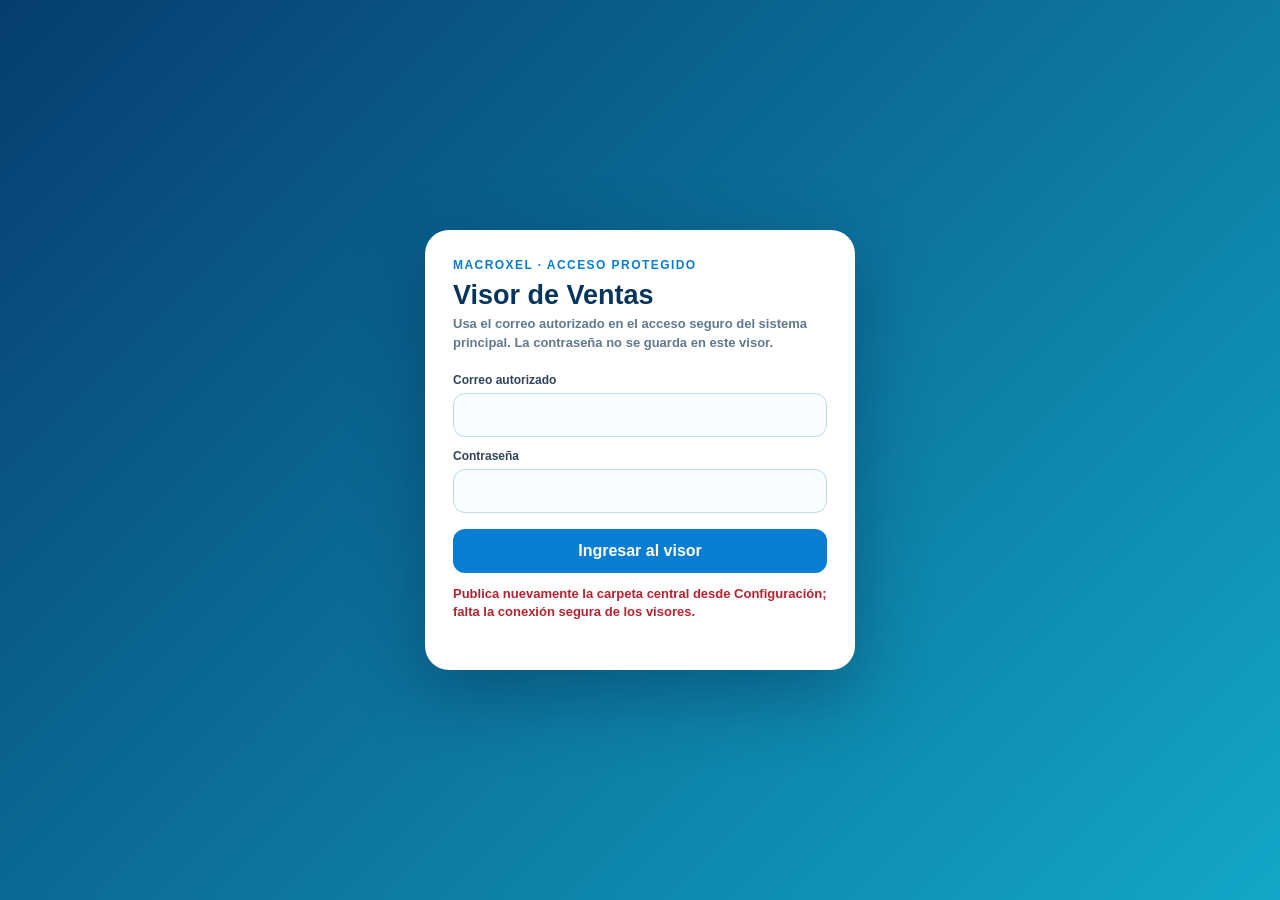
==== commit 9d01eda3: "Centraliza visores de ventas y expediente clínico en Firebase" ====
--- a/index.html
+++ b/index.html
@@ -28,14 +28,32 @@
 .logoConfigPanel .notice{margin-top:8px}
 .designerCredit{margin-top:9px;padding:8px 10px;border-top:1px solid var(--edge);text-align:center;font-size:11px;color:#455c70;line-height:1.35}
 </style>
+<style>
+.authScreen{min-height:100vh;display:grid;place-items:center;padding:24px;background:linear-gradient(135deg,#063d70,#12a7c8)}
+.authCard{width:min(430px,100%);background:#fff;border-radius:24px;padding:28px;box-shadow:0 24px 70px rgba(2,26,61,.35)}
+.authCard h1{margin:8px 0 4px;font-size:27px}.authCard p{margin:0 0 20px;color:#60798f;font-size:13px;line-height:1.45}
+.authCard label{display:block;margin:12px 0 6px;color:#30455b;font-size:12px}.authCard input{width:100%;height:44px;border:1px solid #bdd9ea;border-radius:12px;padding:0 12px;font:inherit}
+.authCard button{width:100%;margin-top:16px;border:0;border-radius:12px;padding:13px;background:#087dd1;color:#fff;font:inherit;font-weight:900;cursor:pointer}
+.authMessage{min-height:20px;margin-top:12px!important;color:#b4232f!important}.authMark{font-size:12px;color:#087dd1;letter-spacing:.12em}.sessionBtn{border:1px solid #bdd9ea;background:#fff;color:#174a70;border-radius:999px;padding:7px 11px;font-weight:900;cursor:pointer}
+</style>
 </head>
 <body>
-<!-- Macroxel Visor de Ventas Farmacia v13: conexión recibida exclusivamente desde macroxel-config.json. -->
-<!-- Firebase, GitHub y tienda pertenecen al dueño que generó la carpeta desde el sistema principal. -->
-<div class="app">
+<!-- Macroxel Visor de Ventas Farmacia: conexión operativa recibida del paquete central. -->
+<section id="authScreen" class="authScreen">
+  <form id="authForm" class="authCard" autocomplete="on">
+    <div class="authMark">MACROXEL · ACCESO PROTEGIDO</div>
+    <h1 id="authFarmacia">Visor de Ventas</h1>
+    <p>Usa el correo autorizado en el acceso seguro del sistema principal. La contraseña no se guarda en este visor.</p>
+    <label for="authEmail">Correo autorizado</label><input id="authEmail" type="email" autocomplete="username" required>
+    <label for="authPassword">Contraseña</label><input id="authPassword" type="password" autocomplete="current-password" minlength="6" required>
+    <button type="submit">Ingresar al visor</button>
+    <p id="authMessage" class="authMessage"></p>
+  </form>
+</section>
+<div id="app" class="app" hidden>
   <header class="top">
     <div class="brand"><button id="logoConfigBtn" class="logo" type="button" title="Conexión Firebase" aria-label="Abrir conexión Firebase" aria-expanded="false"><img src="[data-uri]" alt="Logo Macroxel"></button><div><h1>Visor de Ventas Farmacia</h1><small>Reportes enviados desde FarmaControl</small></div></div>
-    <div class="status"><span id="dot" class="dot"></span><span id="status">Sin URL</span></div>
+    <div style="display:flex;align-items:center;gap:8px"><div class="status"><span id="dot" class="dot"></span><span id="status">Sin conexión</span></div><button id="logoutBtn" class="sessionBtn" type="button">Cerrar sesión</button></div>
   </header>
 
   <section id="logoConfigPanel" class="logoConfigPanel" aria-label="Estado de conexión">
@@ -106,7 +124,7 @@
 const RESERVED_FIREBASE_PROJECT_PREFIX='licenciasmacroxel-';
 const ALERTS_ROOT='/alertas';
 const DATA={raw:{},rows:[],currentTab:'resumen'};
-const RUNTIME={firebaseUrl:'',githubUrl:'',tiendaId:''};
+const RUNTIME={firebaseUrl:'',firebaseApiKey:'',tiendaId:'',pharmacyName:'Farmacia',auth:null};
 const money=v=>Number(v||0).toLocaleString('es-MX',{style:'currency',currency:'MXN'});
 const n=v=>Number(v||0).toLocaleString('es-MX');
 const norm=s=>String(s??'').trim();
@@ -118,13 +136,14 @@
 function localDateTime(d=new Date()){return d.toLocaleString('es-MX',{year:'numeric',month:'2-digit',day:'2-digit',hour:'2-digit',minute:'2-digit',second:'2-digit'})}
 function key(s){return norm(s).toUpperCase().normalize('NFD').replace(/[\u0300-\u036f]/g,'').replace(/[^A-Z0-9]+/g,'_').replace(/^_+|_+$/g,'')||'SIN_TIENDA'}
 function normalizeFirebaseUrl(value){try{const u=new URL(String(value||'').trim());const host=String(u.hostname||'').toLowerCase();if(u.protocol!=='https:'||(!/^[a-z0-9-]+\.firebaseio\.com$/.test(host)&&!/^[a-z0-9-]+(?:\.[a-z0-9-]+)?\.firebasedatabase\.app$/.test(host))||host.startsWith(RESERVED_FIREBASE_PROJECT_PREFIX))return'';u.username='';u.password='';u.hash='';u.search='';u.pathname=String(u.pathname||'').replace(/\.json$/i,'').replace(/\/reportes_diarios(?:\/.*)?$/i,'').replace(/\/+$/,'');return u.toString().replace(/\/+$/,'')}catch(_){return''}}
-function normalizeGithubUrl(value){try{const u=new URL(String(value||'').trim());if(u.protocol!=='https:'||!/\.github\.io$/i.test(u.hostname))return'';u.username='';u.password='';u.search='';u.hash='';u.pathname=String(u.pathname||'/').replace(/\/{2,}/g,'/');if(!u.pathname.endsWith('/'))u.pathname+='/';return u.toString()}catch(_){return''}}
-function currentPageMatchesGithub(configured){if(!configured||location.protocol==='file:')return true;try{const expected=new URL(configured),current=new URL(location.href);return current.origin===expected.origin&&current.pathname.startsWith(expected.pathname)}catch(_){return false}}
-async function loadBootstrap(){localStorage.removeItem('MACROXEL_MONITOR_FIREBASE_URL');const configUrl=new URL(BOOTSTRAP_FILE,document.baseURI);configUrl.searchParams.set('t',Date.now());const response=await fetch(configUrl.href,{method:'GET',cache:'no-store',headers:{Accept:'application/json'}});if(!response.ok)throw new Error('No se encontró macroxel-config.json junto al visor.');const config=await response.json();const firebaseUrl=normalizeFirebaseUrl(config?.firebaseUrl);const githubUrl=normalizeGithubUrl(config?.githubUrl);const tiendaId=norm(config?.tiendaId);if(Number(config?.version||0)!==2||config?.source!=='Macroxel FarmaControl'||!firebaseUrl||!githubUrl||!/^[A-Za-z0-9_-]{1,160}$/.test(tiendaId))throw new Error('macroxel-config.json está vacío, incompleto o no fue generado por el sistema principal.');if(!currentPageMatchesGithub(githubUrl))throw new Error('Este visor no pertenece al GitHub configurado en el sistema principal.');RUNTIME.firebaseUrl=firebaseUrl;RUNTIME.githubUrl=githubUrl;RUNTIME.tiendaId=tiendaId;$('urlMsg').textContent='✅ Conexión del propietario cargada desde el sistema principal.';return true}
+async function loadBootstrap(){localStorage.removeItem('MACROXEL_MONITOR_FIREBASE_URL');const configUrl=new URL(BOOTSTRAP_FILE,document.baseURI);configUrl.searchParams.set('t',Date.now());const response=await fetch(configUrl.href,{method:'GET',cache:'no-store',headers:{Accept:'application/json'}});if(!response.ok)throw new Error('No se encontró la configuración central de visores.');const config=await response.json();const firebaseUrl=normalizeFirebaseUrl(config?.firebaseUrl||config?.firebaseDatabaseUrl);const firebaseApiKey=norm(config?.firebaseApiKey);const tiendaId=norm(config?.tiendaId||config?.storeId);const modules=Array.isArray(config?.modules)?config.modules:[];if(Number(config?.version||0)!==4||config?.source!=='Macroxel FarmaControl'||config?.purpose!=='central-viewers'||!modules.includes('sales-reports')||!firebaseUrl||!firebaseApiKey||!/^[A-Za-z0-9_-]{1,160}$/.test(tiendaId))throw new Error('Publica nuevamente la carpeta central desde Configuración; falta la conexión segura de los visores.');RUNTIME.firebaseUrl=firebaseUrl;RUNTIME.firebaseApiKey=firebaseApiKey;RUNTIME.tiendaId=tiendaId;RUNTIME.pharmacyName=norm(config?.pharmacyName)||'Farmacia';$('authFarmacia').textContent=RUNTIME.pharmacyName;$('urlMsg').textContent='✅ Conexión central cargada desde el sistema principal.';return true}
 function base(){return RUNTIME.firebaseUrl}
 function setStatus(txt,cls){$('status').textContent=txt;$('dot').className='dot '+(cls||'')}
 function validUrl(url){return normalizeFirebaseUrl(url)!==''}
-async function firebaseRequest(path,options={}){let url=base();if(!url)throw new Error('Falta URL Firebase');let suffix=options.method&&options.method!=='GET'?'':('?ts='+Date.now());let r=await fetch(url+path+'.json'+suffix,options);if(!r.ok)throw new Error('Firebase '+r.status+' '+r.statusText);if(r.status===204)return null;let txt=await r.text();return txt?JSON.parse(txt):null}
+async function identityLogin(email,password){const response=await fetch(`https://identitytoolkit.googleapis.com/v1/accounts:signInWithPassword?key=${encodeURIComponent(RUNTIME.firebaseApiKey)}`,{method:'POST',headers:{'Content-Type':'application/json'},body:JSON.stringify({email,password,returnSecureToken:true})});const body=await response.json().catch(()=>({}));if(!response.ok)throw new Error(body?.error?.message==='INVALID_LOGIN_CREDENTIALS'?'Correo o contraseña incorrectos.':'No fue posible iniciar sesión.');RUNTIME.auth={uid:body.localId,email:body.email,idToken:body.idToken,refreshToken:body.refreshToken,expiresAt:Date.now()+(Number(body.expiresIn)||3600)*1000};sessionStorage.setItem('macroxelSalesViewerSession',JSON.stringify(RUNTIME.auth));return true}
+async function refreshAuth(){if(!RUNTIME.auth?.refreshToken)throw new Error('La sesión terminó. Inicia sesión nuevamente.');const response=await fetch(`https://securetoken.googleapis.com/v1/token?key=${encodeURIComponent(RUNTIME.firebaseApiKey)}`,{method:'POST',headers:{'Content-Type':'application/x-www-form-urlencoded'},body:new URLSearchParams({grant_type:'refresh_token',refresh_token:RUNTIME.auth.refreshToken})});const body=await response.json().catch(()=>({}));if(!response.ok)throw new Error('La sesión terminó. Inicia sesión nuevamente.');RUNTIME.auth={...RUNTIME.auth,uid:body.user_id,idToken:body.id_token,refreshToken:body.refresh_token||RUNTIME.auth.refreshToken,expiresAt:Date.now()+(Number(body.expires_in)||3600)*1000};sessionStorage.setItem('macroxelSalesViewerSession',JSON.stringify(RUNTIME.auth))}
+function logout(message='Sesión cerrada.'){RUNTIME.auth=null;sessionStorage.removeItem('macroxelSalesViewerSession');$('app').hidden=true;$('authScreen').hidden=false;$('authPassword').value='';$('authMessage').textContent=message;setStatus('Sin sesión','')}
+async function firebaseRequest(path,options={},retry=true){let url=base();if(!url)throw new Error('Falta la conexión central');if(!RUNTIME.auth?.idToken)throw new Error('Debes iniciar sesión.');if(Date.now()>Number(RUNTIME.auth.expiresAt||0)-60000)await refreshAuth();const target=new URL(url+path+'.json');target.searchParams.set('auth',RUNTIME.auth.idToken);if(!options.method||options.method==='GET')target.searchParams.set('ts',Date.now());let r=await fetch(target,options);if(r.status===401&&retry){await refreshAuth();return firebaseRequest(path,options,false)}if(!r.ok)throw new Error('Firebase '+r.status+' '+r.statusText);if(r.status===204)return null;let txt=await r.text();return txt?JSON.parse(txt):null}
 async function get(path){return await firebaseRequest(path,{method:'GET'})||{}}
 async function put(path,value){return await firebaseRequest(path,{method:'PUT',headers:{'Content-Type':'application/json'},body:JSON.stringify(value)})}
 async function remove(path){return await firebaseRequest(path,{method:'DELETE'})}
@@ -279,7 +298,8 @@
 function render(){fillFilters();fillAlertStores();renderResumen();renderSucursales();renderMensual();renderGraficos();labelTables()}
 async function refresh(){let url=base();if(!url){setStatus('Sin configuración','');$('urlMsg').textContent='Genera y publica la carpeta GitHub desde el sistema principal para conectar este visor.';DATA.raw={};DATA.rows=[];render();return}if(!validUrl(url)){setStatus('Configuración inválida','');$('urlMsg').textContent='La conexión generada por el sistema principal no es válida.';return}try{setStatus('Consultando','warn');DATA.raw=await get('/reportes_diarios');DATA.rows=flatten(DATA.raw);if(DATA.rows.length){setStatus('Conectado','ok');$('urlMsg').textContent='✅ Conexión del propietario activa. Reportes actualizados.';}else{setStatus('Sin reportes','warn');$('urlMsg').textContent='Conexión correcta, pero todavía no hay reportes enviados por este sistema.'}render()}catch(e){console.error(e);setStatus('Sin conexión','');$('urlMsg').textContent='No se pudo consultar la conexión del propietario: '+(e.message||e)}}
 function setTab(tab){DATA.currentTab=tab;document.querySelectorAll('.tab').forEach(b=>b.classList.toggle('active',b.dataset.tab===tab));['resumen','sucursales','mensual','graficos','alertas'].forEach(t=>$('tab-'+t).classList.toggle('hidden',t!==tab));$('filterBar').classList.toggle('hidden',tab==='alertas');if(tab==='alertas')loadAlert()}
-async function init(){const logo=$('logoConfigBtn');if(logo){logo.disabled=true;logo.title='';logo.setAttribute('aria-label','Logo Macroxel');logo.setAttribute('aria-expanded','false');logo.style.cursor='default'}$('fecha').value=localISODate();$('usuario').innerHTML='<option value="__ALL__">Todos</option>';$('tienda').innerHTML='<option value="GLOBAL">GLOBAL</option>';document.querySelectorAll('.tab').forEach(b=>b.addEventListener('click',()=>setTab(b.dataset.tab)));$('sendAlertBtn').addEventListener('click',sendAlert);$('clearAlertBtn').addEventListener('click',clearAlertMessage);$('deleteAlertBtn').addEventListener('click',deleteAlert);$('monthlyPdfBtn').addEventListener('click',sendMonthlyPDF);$('alertStore').addEventListener('change',loadAlert);$('alertMessage').addEventListener('input',updateAlertCount);updateAlertCount();$('fecha').addEventListener('change',render);$('usuario').addEventListener('change',render);$('tienda').addEventListener('change',render);setTab('resumen');setStatus('Cargando configuración','warn');try{await loadBootstrap();await refresh()}catch(error){console.error(error);setStatus('Sin configuración','');$('urlMsg').textContent=error?.message||String(error);DATA.raw={};DATA.rows=[];render()}}
+async function openViewer(){if(RUNTIME.auth?.refreshToken&&(!RUNTIME.auth.idToken||Date.now()>Number(RUNTIME.auth.expiresAt||0)-60000))await refreshAuth();$('authScreen').hidden=true;$('app').hidden=false;$('authMessage').textContent='';await refresh()}
+async function init(){const logo=$('logoConfigBtn');if(logo){logo.disabled=true;logo.title='';logo.setAttribute('aria-label','Logo Macroxel');logo.setAttribute('aria-expanded','false');logo.style.cursor='default'}$('fecha').value=localISODate();$('usuario').innerHTML='<option value="__ALL__">Todos</option>';$('tienda').innerHTML='<option value="GLOBAL">GLOBAL</option>';document.querySelectorAll('.tab').forEach(b=>b.addEventListener('click',()=>setTab(b.dataset.tab)));$('sendAlertBtn').addEventListener('click',sendAlert);$('clearAlertBtn').addEventListener('click',clearAlertMessage);$('deleteAlertBtn').addEventListener('click',deleteAlert);$('monthlyPdfBtn').addEventListener('click',sendMonthlyPDF);$('alertStore').addEventListener('change',loadAlert);$('alertMessage').addEventListener('input',updateAlertCount);$('fecha').addEventListener('change',render);$('usuario').addEventListener('change',render);$('tienda').addEventListener('change',render);$('logoutBtn').addEventListener('click',()=>logout());$('authForm').addEventListener('submit',async event=>{event.preventDefault();$('authMessage').textContent='Validando acceso…';try{await identityLogin($('authEmail').value.trim(),$('authPassword').value);await openViewer()}catch(error){$('authMessage').textContent=error?.message||String(error)}});updateAlertCount();setTab('resumen');setStatus('Cargando configuración','warn');try{await loadBootstrap();const cached=JSON.parse(sessionStorage.getItem('macroxelSalesViewerSession')||'null');if(cached?.refreshToken){RUNTIME.auth=cached;await openViewer()}}catch(error){console.error(error);setStatus('Sin configuración','');$('authMessage').textContent=error?.message||String(error);DATA.raw={};DATA.rows=[];render()}}
 document.addEventListener('DOMContentLoaded',init);
 })();
 </script>
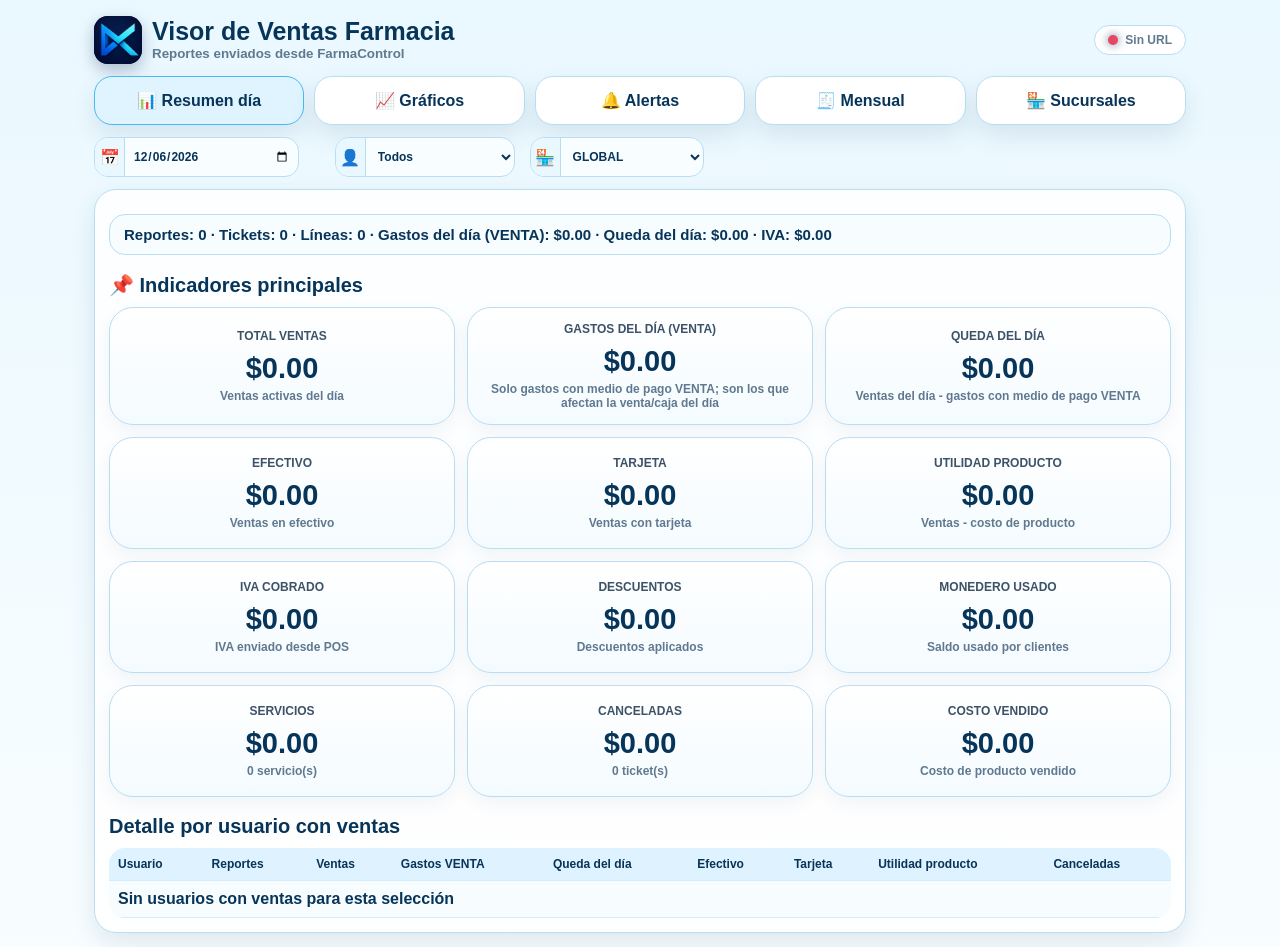
==== commit df8d7f2e: "Add files via upload" ====
--- a/index.html
+++ b/index.html
@@ -28,36 +28,22 @@
 .logoConfigPanel .notice{margin-top:8px}
 .designerCredit{margin-top:9px;padding:8px 10px;border-top:1px solid var(--edge);text-align:center;font-size:11px;color:#455c70;line-height:1.35}
 </style>
-<style>
-.authScreen{min-height:100vh;display:grid;place-items:center;padding:24px;background:linear-gradient(135deg,#063d70,#12a7c8)}
-.authCard{width:min(430px,100%);background:#fff;border-radius:24px;padding:28px;box-shadow:0 24px 70px rgba(2,26,61,.35)}
-.authCard h1{margin:8px 0 4px;font-size:27px}.authCard p{margin:0 0 20px;color:#60798f;font-size:13px;line-height:1.45}
-.authCard label{display:block;margin:12px 0 6px;color:#30455b;font-size:12px}.authCard input{width:100%;height:44px;border:1px solid #bdd9ea;border-radius:12px;padding:0 12px;font:inherit}
-.authCard button{width:100%;margin-top:16px;border:0;border-radius:12px;padding:13px;background:#087dd1;color:#fff;font:inherit;font-weight:900;cursor:pointer}
-.authMessage{min-height:20px;margin-top:12px!important;color:#b4232f!important}.authMark{font-size:12px;color:#087dd1;letter-spacing:.12em}.sessionBtn{border:1px solid #bdd9ea;background:#fff;color:#174a70;border-radius:999px;padding:7px 11px;font-weight:900;cursor:pointer}
-</style>
 </head>
 <body>
-<!-- Macroxel Visor de Ventas Farmacia: conexión operativa recibida del paquete central. -->
-<section id="authScreen" class="authScreen">
-  <form id="authForm" class="authCard" autocomplete="on">
-    <div class="authMark">MACROXEL · ACCESO PROTEGIDO</div>
-    <h1 id="authFarmacia">Visor de Ventas</h1>
-    <p>Usa el correo autorizado en el acceso seguro del sistema principal. La contraseña no se guarda en este visor.</p>
-    <label for="authEmail">Correo autorizado</label><input id="authEmail" type="email" autocomplete="username" required>
-    <label for="authPassword">Contraseña</label><input id="authPassword" type="password" autocomplete="current-password" minlength="6" required>
-    <button type="submit">Ingresar al visor</button>
-    <p id="authMessage" class="authMessage"></p>
-  </form>
-</section>
-<div id="app" class="app" hidden>
+<!-- Macroxel Visor de Ventas Farmacia v12: conexión Firebase accesible desde el logo; sin módulo Configuración. -->
+<!-- Logo Macroxel integrado en el propio HTML para publicación directa en GitHub Pages. -->
+<div class="app">
   <header class="top">
     <div class="brand"><button id="logoConfigBtn" class="logo" type="button" title="Conexión Firebase" aria-label="Abrir conexión Firebase" aria-expanded="false"><img src="[data-uri]" alt="Logo Macroxel"></button><div><h1>Visor de Ventas Farmacia</h1><small>Reportes enviados desde FarmaControl</small></div></div>
-    <div style="display:flex;align-items:center;gap:8px"><div class="status"><span id="dot" class="dot"></span><span id="status">Sin conexión</span></div><button id="logoutBtn" class="sessionBtn" type="button">Cerrar sesión</button></div>
+    <div class="status"><span id="dot" class="dot"></span><span id="status">Sin URL</span></div>
   </header>
 
-  <section id="logoConfigPanel" class="logoConfigPanel" aria-label="Estado de conexión">
-    <div id="urlMsg" class="notice">Cargando la conexión generada por el sistema principal…</div>
+  <section id="logoConfigPanel" class="logoConfigPanel hidden" aria-label="Conexión Firebase">
+    <div class="logoConfigGrid">
+      <div class="field"><label for="dburl">URL Firebase Realtime Database</label><input id="dburl" type="url" inputmode="url" autocomplete="off" placeholder="https://tu-proyecto.firebaseio.com"></div>
+      <button id="saveUrlBtn" class="btn green" type="button">Guardar y validar</button>
+    </div>
+    <div id="urlMsg" class="notice">Pega la URL del cliente y presiona Guardar y validar.</div>
     <div class="designerCredit"><strong>Diseñado Por- LIC. J. César Astudillo Guzmán. TEL: 5564216859.</strong></div>
   </section>
 
@@ -120,11 +106,9 @@
 (function(){
 'use strict';
 const $=id=>document.getElementById(id);
-const BOOTSTRAP_FILE='macroxel-config.json';
-const RESERVED_FIREBASE_PROJECT_PREFIX='licenciasmacroxel-';
+const URL_KEY='MACROXEL_MONITOR_FIREBASE_URL';
 const ALERTS_ROOT='/alertas';
 const DATA={raw:{},rows:[],currentTab:'resumen'};
-const RUNTIME={firebaseUrl:'',firebaseApiKey:'',tiendaId:'',pharmacyName:'Farmacia',auth:null};
 const money=v=>Number(v||0).toLocaleString('es-MX',{style:'currency',currency:'MXN'});
 const n=v=>Number(v||0).toLocaleString('es-MX');
 const norm=s=>String(s??'').trim();
@@ -135,15 +119,10 @@
 function localISODate(d=new Date()){const y=d.getFullYear(),m=String(d.getMonth()+1).padStart(2,'0'),day=String(d.getDate()).padStart(2,'0');return `${y}-${m}-${day}`}
 function localDateTime(d=new Date()){return d.toLocaleString('es-MX',{year:'numeric',month:'2-digit',day:'2-digit',hour:'2-digit',minute:'2-digit',second:'2-digit'})}
 function key(s){return norm(s).toUpperCase().normalize('NFD').replace(/[\u0300-\u036f]/g,'').replace(/[^A-Z0-9]+/g,'_').replace(/^_+|_+$/g,'')||'SIN_TIENDA'}
-function normalizeFirebaseUrl(value){try{const u=new URL(String(value||'').trim());const host=String(u.hostname||'').toLowerCase();if(u.protocol!=='https:'||(!/^[a-z0-9-]+\.firebaseio\.com$/.test(host)&&!/^[a-z0-9-]+(?:\.[a-z0-9-]+)?\.firebasedatabase\.app$/.test(host))||host.startsWith(RESERVED_FIREBASE_PROJECT_PREFIX))return'';u.username='';u.password='';u.hash='';u.search='';u.pathname=String(u.pathname||'').replace(/\.json$/i,'').replace(/\/reportes_diarios(?:\/.*)?$/i,'').replace(/\/+$/,'');return u.toString().replace(/\/+$/,'')}catch(_){return''}}
-async function loadBootstrap(){localStorage.removeItem('MACROXEL_MONITOR_FIREBASE_URL');const configUrl=new URL(BOOTSTRAP_FILE,document.baseURI);configUrl.searchParams.set('t',Date.now());const response=await fetch(configUrl.href,{method:'GET',cache:'no-store',headers:{Accept:'application/json'}});if(!response.ok)throw new Error('No se encontró la configuración central de visores.');const config=await response.json();const firebaseUrl=normalizeFirebaseUrl(config?.firebaseUrl||config?.firebaseDatabaseUrl);const firebaseApiKey=norm(config?.firebaseApiKey);const tiendaId=norm(config?.tiendaId||config?.storeId);const modules=Array.isArray(config?.modules)?config.modules:[];if(Number(config?.version||0)!==4||config?.source!=='Macroxel FarmaControl'||config?.purpose!=='central-viewers'||!modules.includes('sales-reports')||!firebaseUrl||!firebaseApiKey||!/^[A-Za-z0-9_-]{1,160}$/.test(tiendaId))throw new Error('Publica nuevamente la carpeta central desde Configuración; falta la conexión segura de los visores.');RUNTIME.firebaseUrl=firebaseUrl;RUNTIME.firebaseApiKey=firebaseApiKey;RUNTIME.tiendaId=tiendaId;RUNTIME.pharmacyName=norm(config?.pharmacyName)||'Farmacia';$('authFarmacia').textContent=RUNTIME.pharmacyName;$('urlMsg').textContent='✅ Conexión central cargada desde el sistema principal.';return true}
-function base(){return RUNTIME.firebaseUrl}
+function base(){return $('dburl').value.trim().replace(/\/+$/,'')}
 function setStatus(txt,cls){$('status').textContent=txt;$('dot').className='dot '+(cls||'')}
-function validUrl(url){return normalizeFirebaseUrl(url)!==''}
-async function identityLogin(email,password){const response=await fetch(`https://identitytoolkit.googleapis.com/v1/accounts:signInWithPassword?key=${encodeURIComponent(RUNTIME.firebaseApiKey)}`,{method:'POST',headers:{'Content-Type':'application/json'},body:JSON.stringify({email,password,returnSecureToken:true})});const body=await response.json().catch(()=>({}));if(!response.ok)throw new Error(body?.error?.message==='INVALID_LOGIN_CREDENTIALS'?'Correo o contraseña incorrectos.':'No fue posible iniciar sesión.');RUNTIME.auth={uid:body.localId,email:body.email,idToken:body.idToken,refreshToken:body.refreshToken,expiresAt:Date.now()+(Number(body.expiresIn)||3600)*1000};sessionStorage.setItem('macroxelSalesViewerSession',JSON.stringify(RUNTIME.auth));return true}
-async function refreshAuth(){if(!RUNTIME.auth?.refreshToken)throw new Error('La sesión terminó. Inicia sesión nuevamente.');const response=await fetch(`https://securetoken.googleapis.com/v1/token?key=${encodeURIComponent(RUNTIME.firebaseApiKey)}`,{method:'POST',headers:{'Content-Type':'application/x-www-form-urlencoded'},body:new URLSearchParams({grant_type:'refresh_token',refresh_token:RUNTIME.auth.refreshToken})});const body=await response.json().catch(()=>({}));if(!response.ok)throw new Error('La sesión terminó. Inicia sesión nuevamente.');RUNTIME.auth={...RUNTIME.auth,uid:body.user_id,idToken:body.id_token,refreshToken:body.refresh_token||RUNTIME.auth.refreshToken,expiresAt:Date.now()+(Number(body.expires_in)||3600)*1000};sessionStorage.setItem('macroxelSalesViewerSession',JSON.stringify(RUNTIME.auth))}
-function logout(message='Sesión cerrada.'){RUNTIME.auth=null;sessionStorage.removeItem('macroxelSalesViewerSession');$('app').hidden=true;$('authScreen').hidden=false;$('authPassword').value='';$('authMessage').textContent=message;setStatus('Sin sesión','')}
-async function firebaseRequest(path,options={},retry=true){let url=base();if(!url)throw new Error('Falta la conexión central');if(!RUNTIME.auth?.idToken)throw new Error('Debes iniciar sesión.');if(Date.now()>Number(RUNTIME.auth.expiresAt||0)-60000)await refreshAuth();const target=new URL(url+path+'.json');target.searchParams.set('auth',RUNTIME.auth.idToken);if(!options.method||options.method==='GET')target.searchParams.set('ts',Date.now());let r=await fetch(target,options);if(r.status===401&&retry){await refreshAuth();return firebaseRequest(path,options,false)}if(!r.ok)throw new Error('Firebase '+r.status+' '+r.statusText);if(r.status===204)return null;let txt=await r.text();return txt?JSON.parse(txt):null}
+function validUrl(url){return /^https:\/\/.+(firebaseio\.com|firebasedatabase\.app)$/.test(url)}
+async function firebaseRequest(path,options={}){let url=base();if(!url)throw new Error('Falta URL Firebase');let suffix=options.method&&options.method!=='GET'?'':('?ts='+Date.now());let r=await fetch(url+path+'.json'+suffix,options);if(!r.ok)throw new Error('Firebase '+r.status+' '+r.statusText);if(r.status===204)return null;let txt=await r.text();return txt?JSON.parse(txt):null}
 async function get(path){return await firebaseRequest(path,{method:'GET'})||{}}
 async function put(path,value){return await firebaseRequest(path,{method:'PUT',headers:{'Content-Type':'application/json'},body:JSON.stringify(value)})}
 async function remove(path){return await firebaseRequest(path,{method:'DELETE'})}
@@ -296,10 +275,11 @@
 function renderGraficos(){let f=$('fecha').value,month=ym(f)||ym(DATA.rows.at(-1)?.date),u=$('usuario').value,t=$('tienda').value,match=r=>(u==='__ALL__'||r.user===u)&&(t==='GLOBAL'||r.storeId===t),dayRows=DATA.rows.filter(r=>r.date===f&&match(r)),monthRows=DATA.rows.filter(r=>ym(r.date)===month&&match(r)),items=Object.values(storesMap(dayRows)).map(s=>{let ss=sum(dayRows.filter(r=>r.storeId===s.id));return {name:s.name,...ss}}).sort((a,b)=>b.ventas-a.ventas),mesItems=Object.values(storesMap(monthRows)).map(s=>{let ss=sum(monthRows.filter(r=>r.storeId===s.id));return {name:s.name,ventas:ss.ventas,gastos:ss.gastos,saldoGastos:ss.saldoGastos,ganancia:ss.ganancia}}).sort((a,b)=>b.ventas-a.ventas),daily=dailySalesData(month),monthTotals=sum(monthRows);$('graphLabel').textContent=month||f||'—';$('graphGrid').innerHTML=dailySalesChart(daily,month)+balanceComparisonChart(monthTotals,month)+expenseBreakdownChart(monthTotals,month)+barChart('Ventas del día por sucursal',items,'ventas',money)+barChart('Gastos VENTA del día por sucursal',items,'gastosCaja',money,'expense')+barChart('Queda del día después de gastos VENTA',items,'saldoDia',money,'balance')+barChart('Ventas del mes por sucursal',mesItems,'ventas',money)+barChart('Gastos totales del mes por sucursal',mesItems,'gastos',money,'expense')+barChart('Queda global después de gastos del mes',mesItems,'saldoGastos',money,'balance');bindDailyChartEvents()}
 function labelTables(){document.querySelectorAll('table').forEach(t=>{let hs=[...t.querySelectorAll('thead th')].map(th=>th.textContent);t.querySelectorAll('tbody tr').forEach(tr=>[...tr.children].forEach((td,i)=>td.setAttribute('data-label',hs[i]||'')))})}
 function render(){fillFilters();fillAlertStores();renderResumen();renderSucursales();renderMensual();renderGraficos();labelTables()}
-async function refresh(){let url=base();if(!url){setStatus('Sin configuración','');$('urlMsg').textContent='Genera y publica la carpeta GitHub desde el sistema principal para conectar este visor.';DATA.raw={};DATA.rows=[];render();return}if(!validUrl(url)){setStatus('Configuración inválida','');$('urlMsg').textContent='La conexión generada por el sistema principal no es válida.';return}try{setStatus('Consultando','warn');DATA.raw=await get('/reportes_diarios');DATA.rows=flatten(DATA.raw);if(DATA.rows.length){setStatus('Conectado','ok');$('urlMsg').textContent='✅ Conexión del propietario activa. Reportes actualizados.';}else{setStatus('Sin reportes','warn');$('urlMsg').textContent='Conexión correcta, pero todavía no hay reportes enviados por este sistema.'}render()}catch(e){console.error(e);setStatus('Sin conexión','');$('urlMsg').textContent='No se pudo consultar la conexión del propietario: '+(e.message||e)}}
+async function refresh(){let url=base();if(!url){setStatus('Sin URL','');$('urlMsg').textContent='Pega la URL del cliente y presiona Guardar y validar.';DATA.raw={};DATA.rows=[];render();return}if(!validUrl(url)){setStatus('URL inválida','');$('urlMsg').textContent='La URL debe ser de Firebase Realtime Database.';return}try{setStatus('Consultando','warn');DATA.raw=await get('/reportes_diarios');DATA.rows=flatten(DATA.raw);if(DATA.rows.length){setStatus('Conectado','ok');$('urlMsg').textContent='✅ Conexión activa. Ruta usada: /reportes_diarios';}else{setStatus('Sin reportes','warn');$('urlMsg').textContent='Conexión correcta, pero no hay reportes en /reportes_diarios.'}render()}catch(e){console.error(e);setStatus('Sin conexión','');$('urlMsg').textContent='No se pudo consultar Firebase: '+(e.message||e)}}
+function saveUrl(){let url=base();if(!url){$('urlMsg').textContent='Escribe la URL de Firebase.';return}if(!validUrl(url)){$('urlMsg').textContent='La URL debe terminar en firebaseio.com o firebasedatabase.app';return}localStorage.setItem(URL_KEY,url);refresh()}
 function setTab(tab){DATA.currentTab=tab;document.querySelectorAll('.tab').forEach(b=>b.classList.toggle('active',b.dataset.tab===tab));['resumen','sucursales','mensual','graficos','alertas'].forEach(t=>$('tab-'+t).classList.toggle('hidden',t!==tab));$('filterBar').classList.toggle('hidden',tab==='alertas');if(tab==='alertas')loadAlert()}
-async function openViewer(){if(RUNTIME.auth?.refreshToken&&(!RUNTIME.auth.idToken||Date.now()>Number(RUNTIME.auth.expiresAt||0)-60000))await refreshAuth();$('authScreen').hidden=true;$('app').hidden=false;$('authMessage').textContent='';await refresh()}
-async function init(){const logo=$('logoConfigBtn');if(logo){logo.disabled=true;logo.title='';logo.setAttribute('aria-label','Logo Macroxel');logo.setAttribute('aria-expanded','false');logo.style.cursor='default'}$('fecha').value=localISODate();$('usuario').innerHTML='<option value="__ALL__">Todos</option>';$('tienda').innerHTML='<option value="GLOBAL">GLOBAL</option>';document.querySelectorAll('.tab').forEach(b=>b.addEventListener('click',()=>setTab(b.dataset.tab)));$('sendAlertBtn').addEventListener('click',sendAlert);$('clearAlertBtn').addEventListener('click',clearAlertMessage);$('deleteAlertBtn').addEventListener('click',deleteAlert);$('monthlyPdfBtn').addEventListener('click',sendMonthlyPDF);$('alertStore').addEventListener('change',loadAlert);$('alertMessage').addEventListener('input',updateAlertCount);$('fecha').addEventListener('change',render);$('usuario').addEventListener('change',render);$('tienda').addEventListener('change',render);$('logoutBtn').addEventListener('click',()=>logout());$('authForm').addEventListener('submit',async event=>{event.preventDefault();$('authMessage').textContent='Validando acceso…';try{await identityLogin($('authEmail').value.trim(),$('authPassword').value);await openViewer()}catch(error){$('authMessage').textContent=error?.message||String(error)}});updateAlertCount();setTab('resumen');setStatus('Cargando configuración','warn');try{await loadBootstrap();const cached=JSON.parse(sessionStorage.getItem('macroxelSalesViewerSession')||'null');if(cached?.refreshToken){RUNTIME.auth=cached;await openViewer()}}catch(error){console.error(error);setStatus('Sin configuración','');$('authMessage').textContent=error?.message||String(error);DATA.raw={};DATA.rows=[];render()}}
+function toggleLogoConfig(force){let panel=$('logoConfigPanel'),btn=$('logoConfigBtn');if(!panel||!btn)return;let open=typeof force==='boolean'?force:panel.classList.contains('hidden');panel.classList.toggle('hidden',!open);btn.setAttribute('aria-expanded',open?'true':'false');if(open)setTimeout(()=>$('dburl')?.focus(),0)}
+function init(){let saved=localStorage.getItem(URL_KEY)||'';$('dburl').value=saved;$('fecha').value=localISODate();$('usuario').innerHTML='<option value="__ALL__">Todos</option>';$('tienda').innerHTML='<option value="GLOBAL">GLOBAL</option>';document.querySelectorAll('.tab').forEach(b=>b.addEventListener('click',()=>setTab(b.dataset.tab)));$('logoConfigBtn').addEventListener('click',()=>toggleLogoConfig());$('saveUrlBtn').addEventListener('click',saveUrl);$('sendAlertBtn').addEventListener('click',sendAlert);$('clearAlertBtn').addEventListener('click',clearAlertMessage);$('deleteAlertBtn').addEventListener('click',deleteAlert);$('monthlyPdfBtn').addEventListener('click',sendMonthlyPDF);$('alertStore').addEventListener('change',loadAlert);$('alertMessage').addEventListener('input',updateAlertCount);updateAlertCount();$('fecha').addEventListener('change',render);$('usuario').addEventListener('change',render);$('tienda').addEventListener('change',render);document.addEventListener('keydown',e=>{if(e.key==='Escape')toggleLogoConfig(false)});setTab('resumen');refresh()}
 document.addEventListener('DOMContentLoaded',init);
 })();
 </script>
